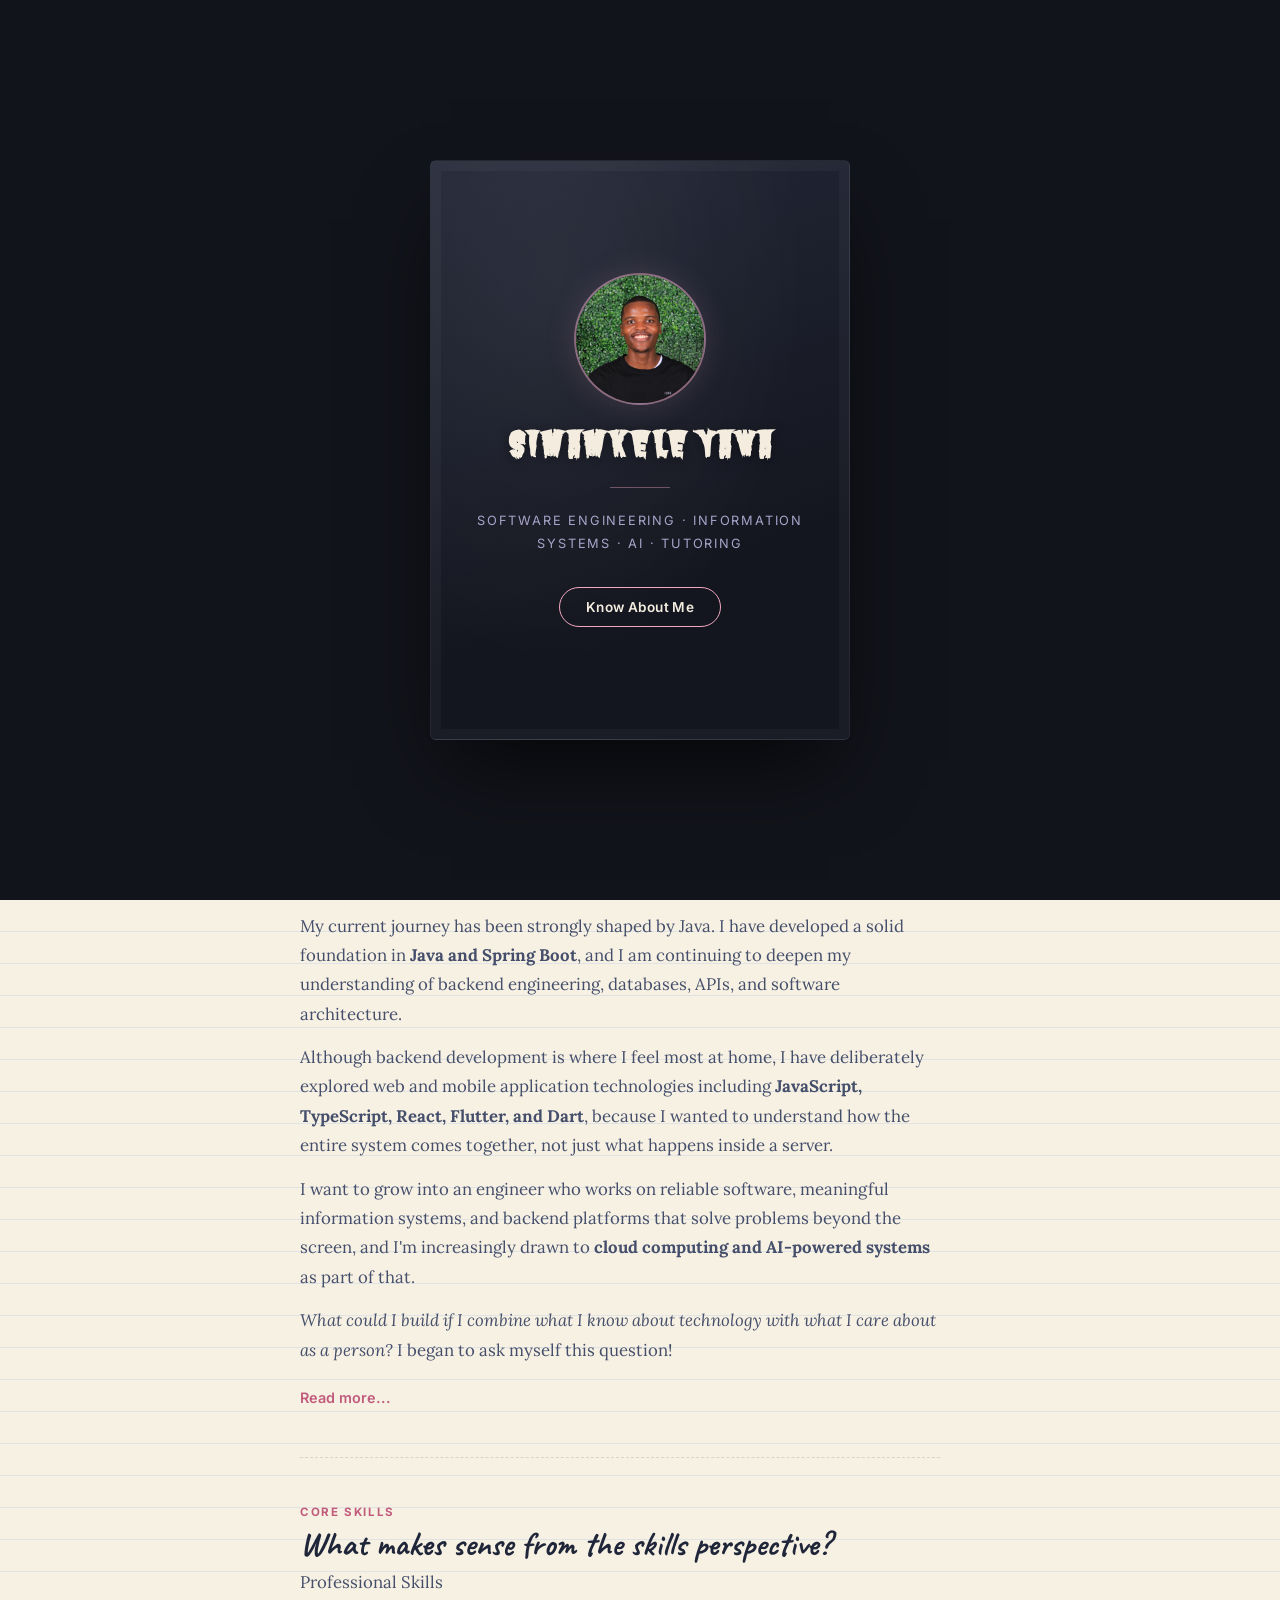
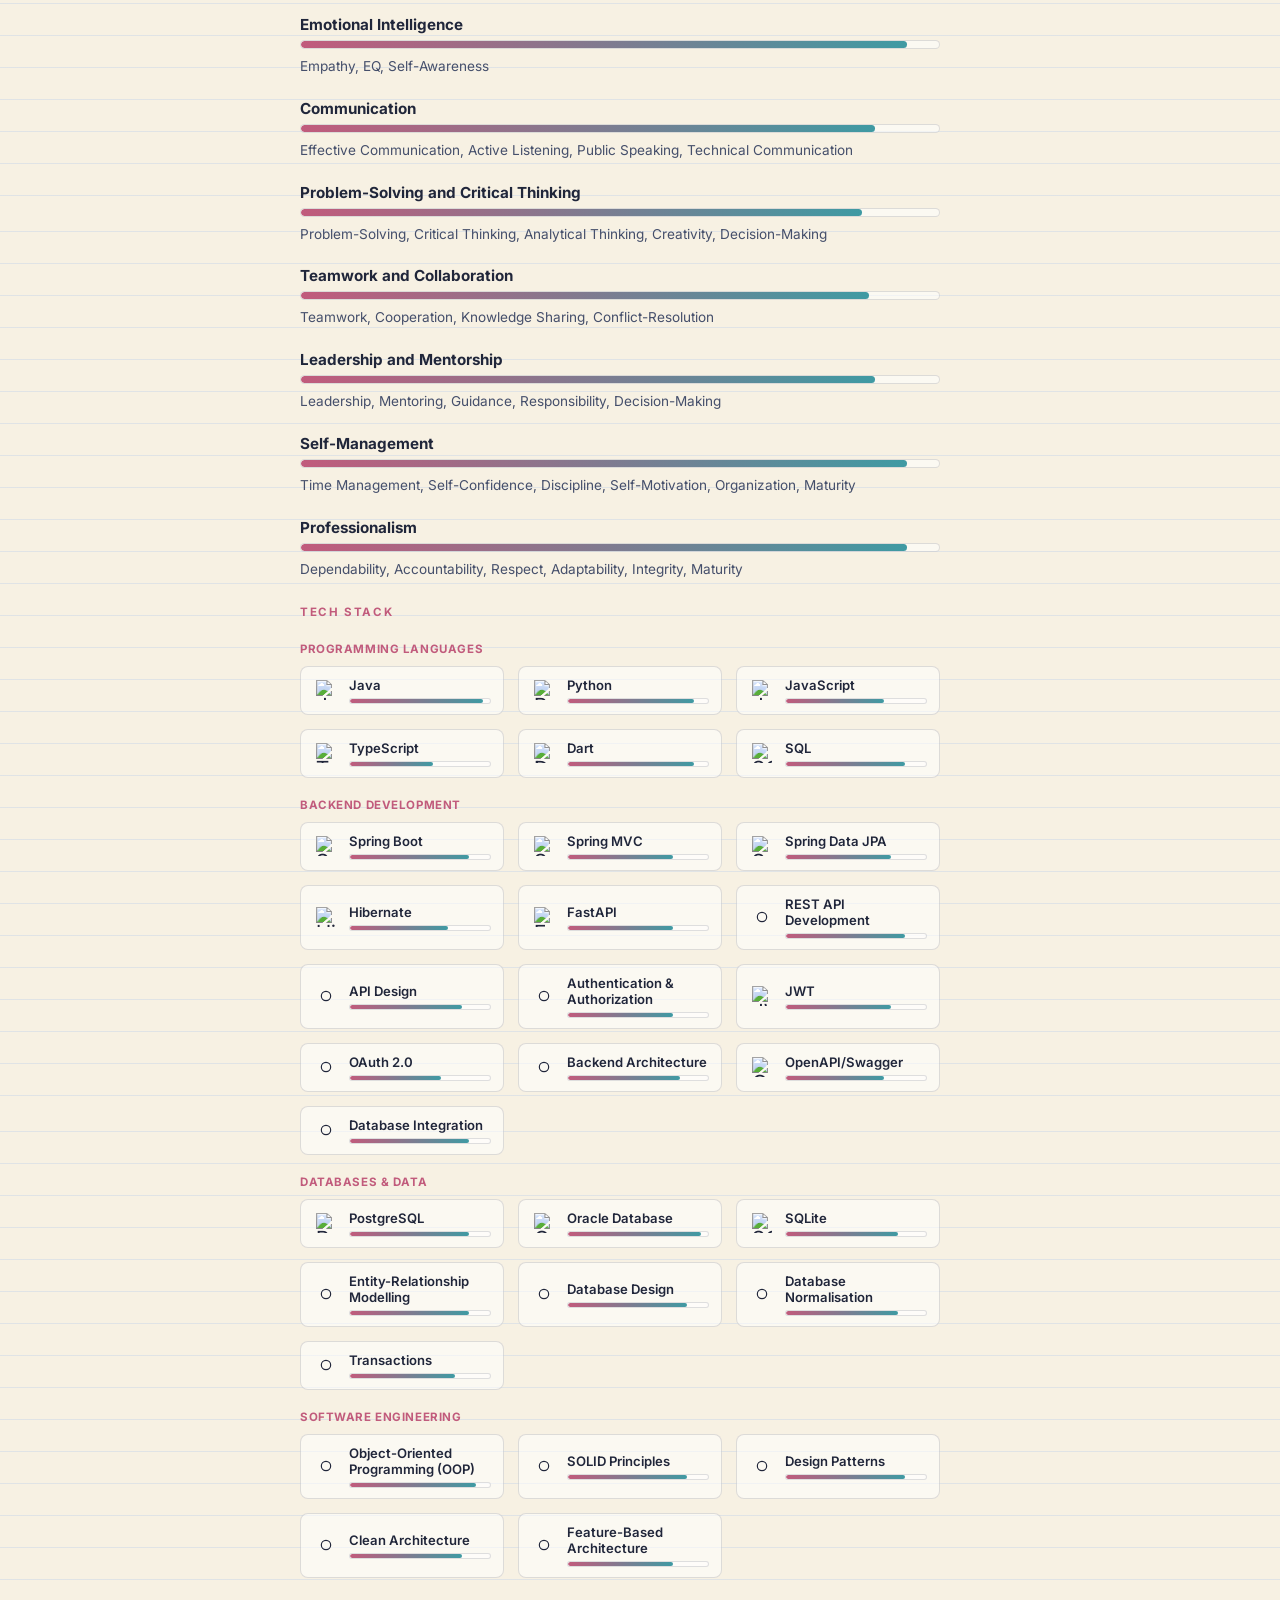
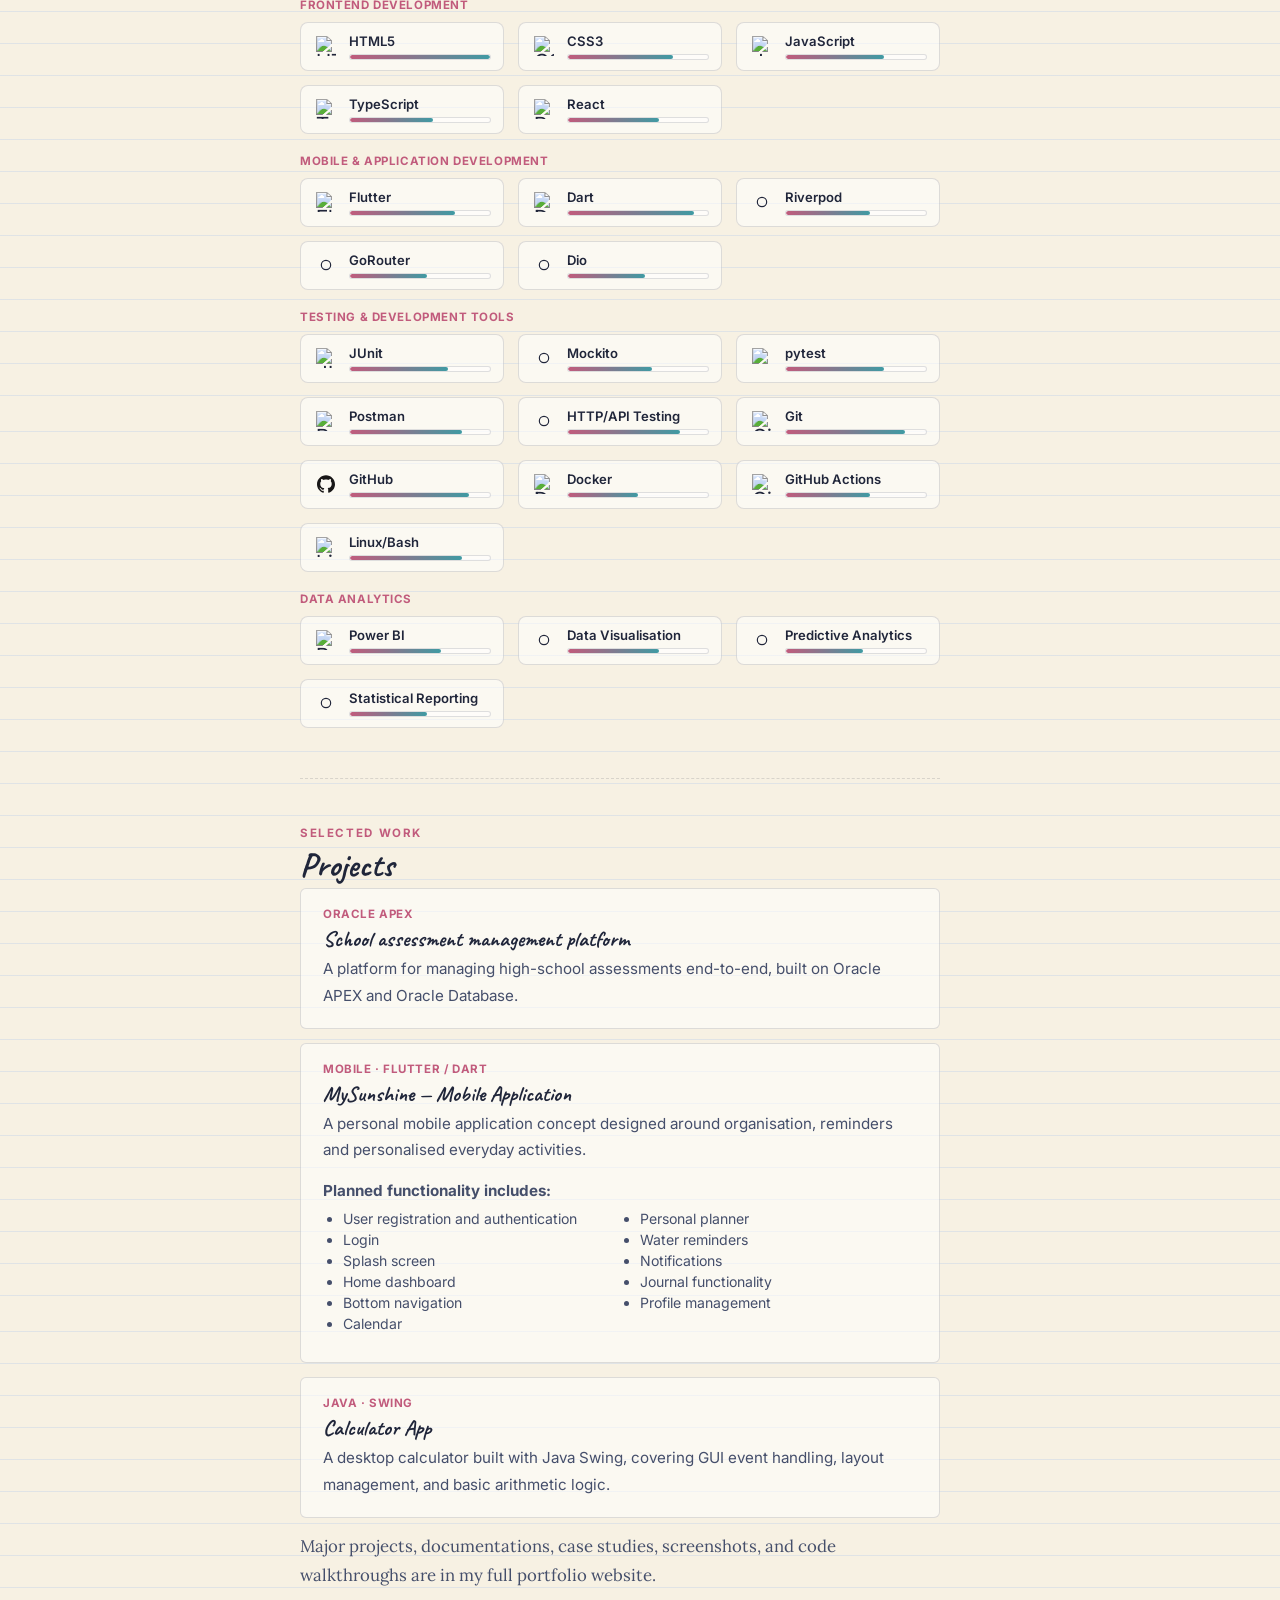
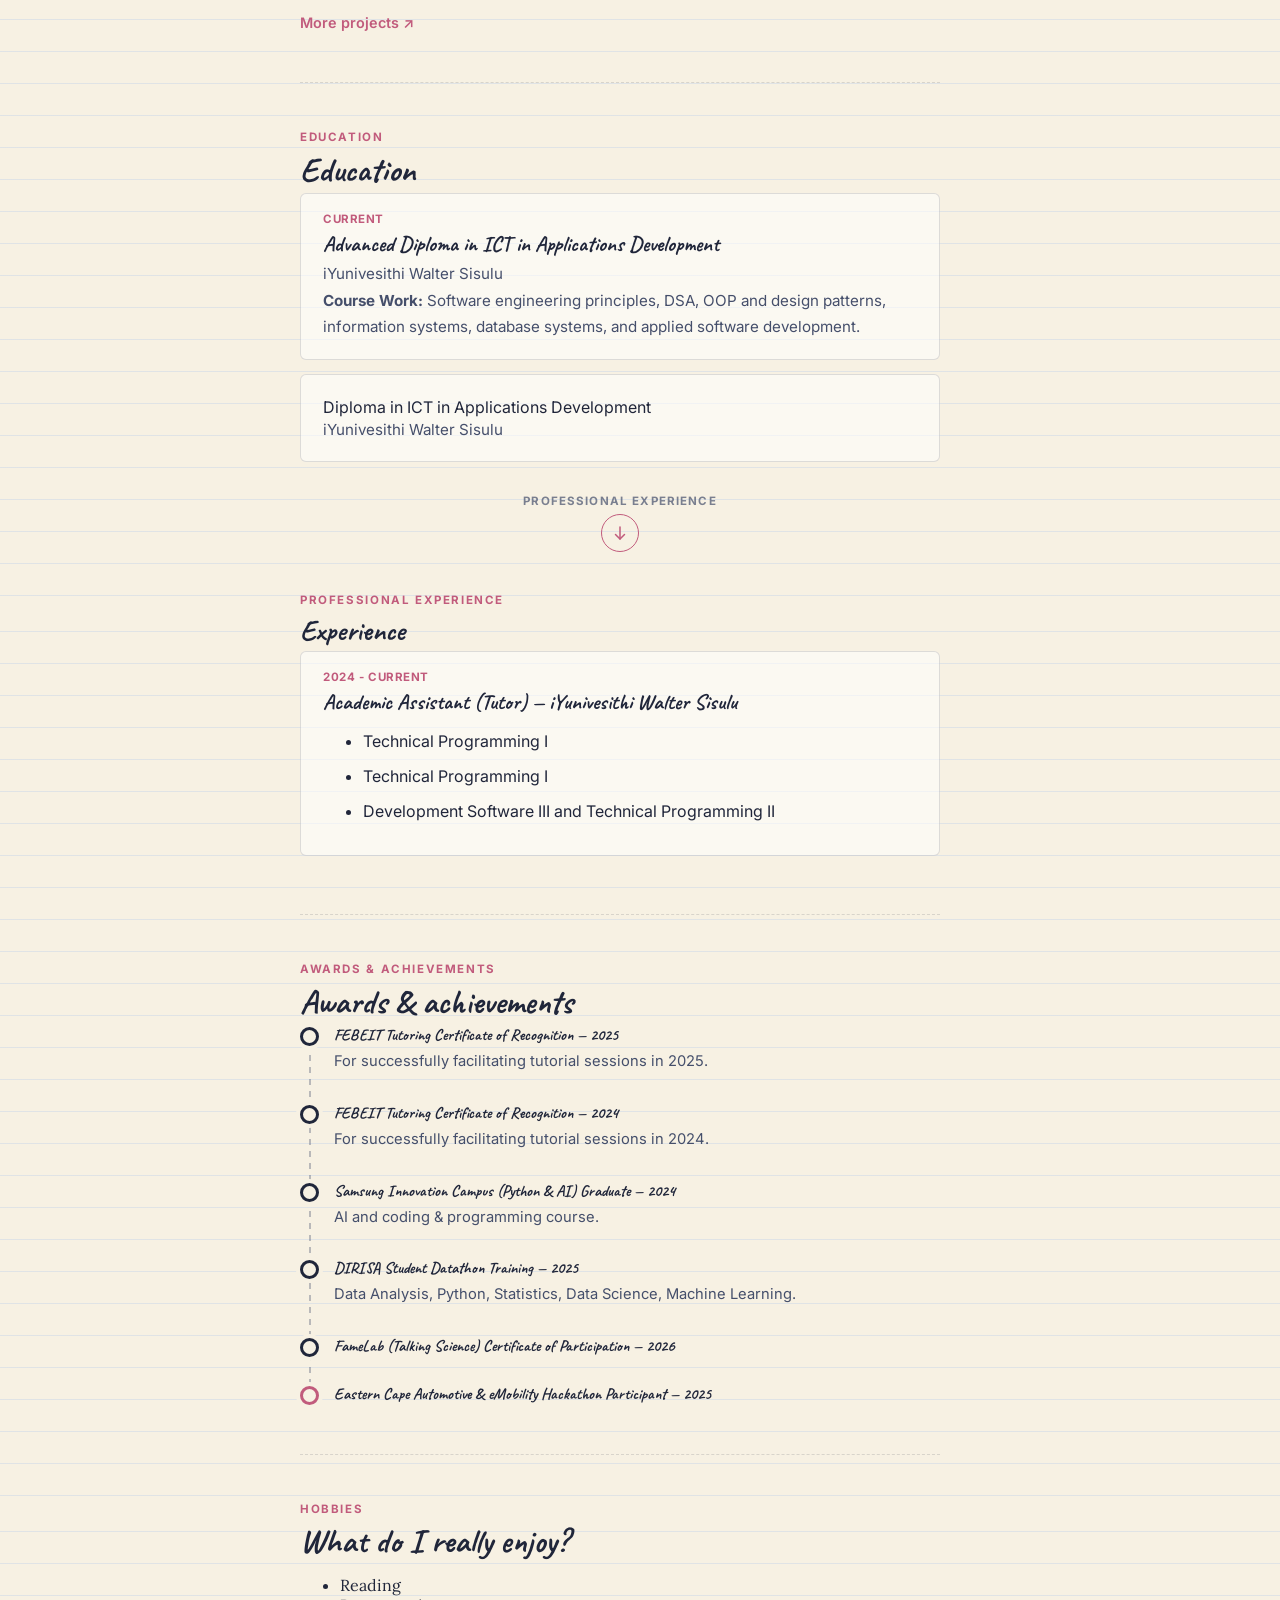
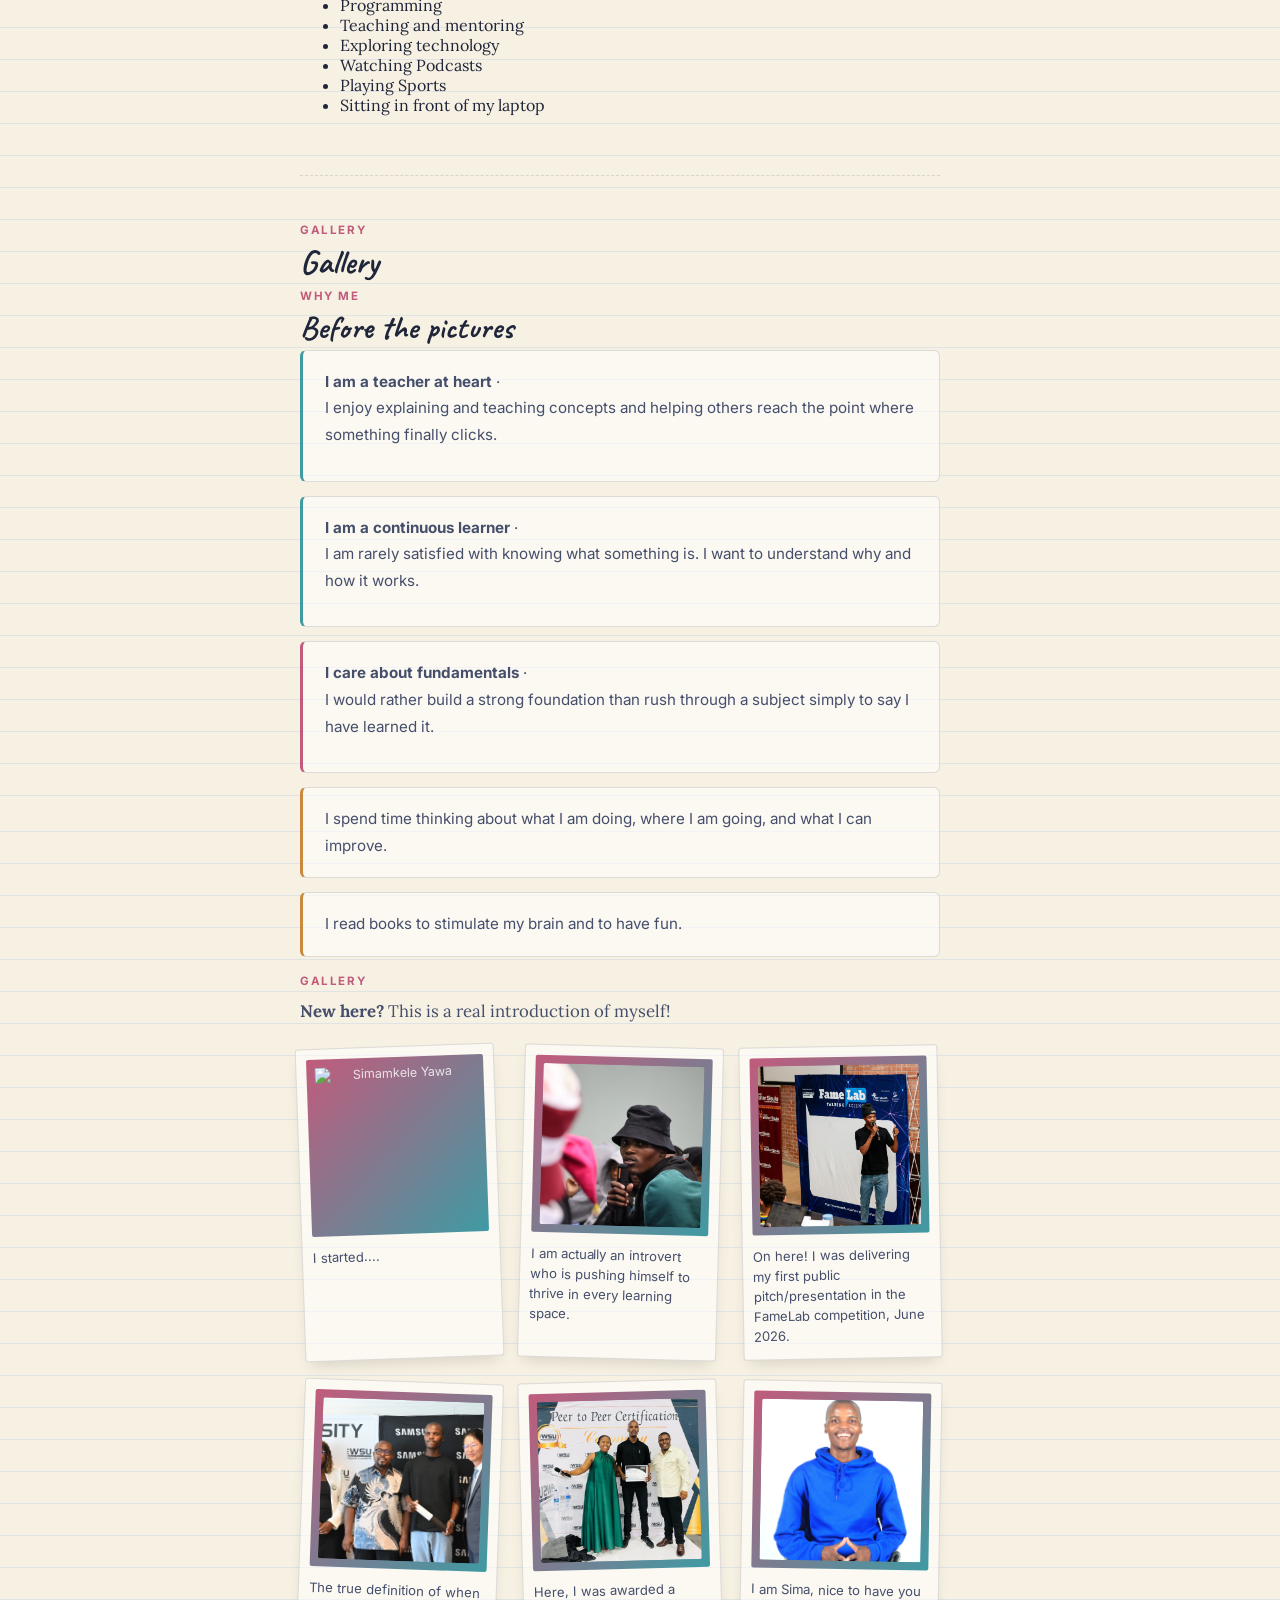
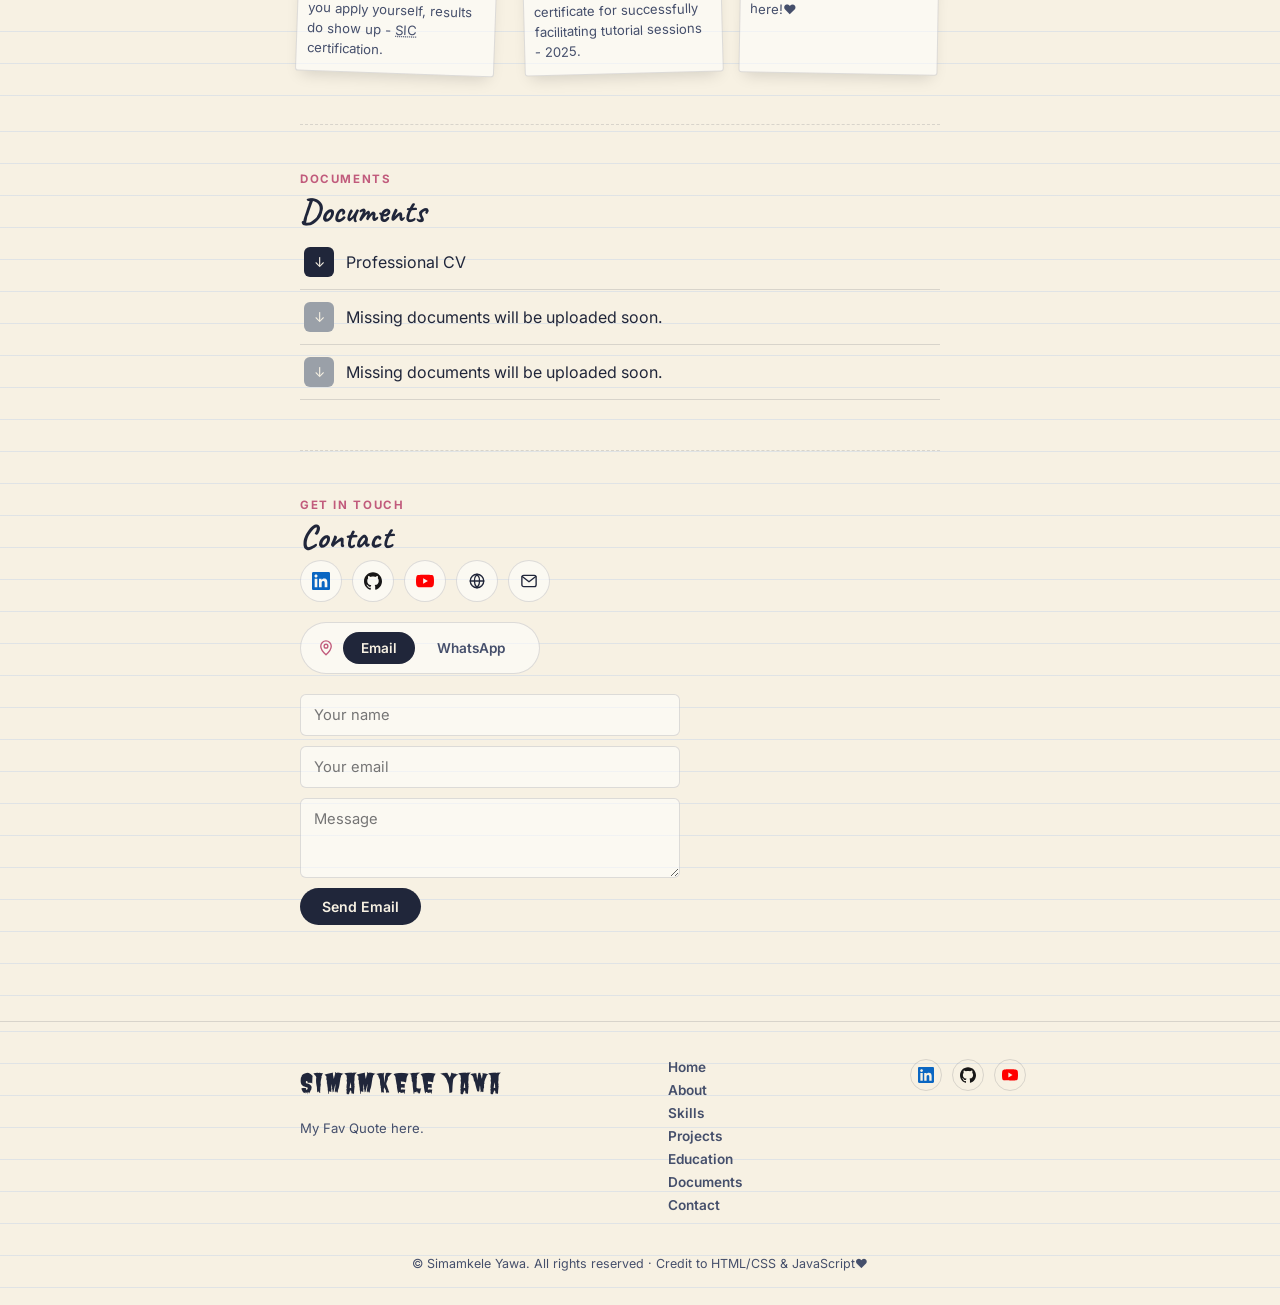
==== index.html @ c3766462 "Initial commit" ====
<!DOCTYPE html>
<html lang="en" data-theme="light">
<head>
<meta charset="UTF-8">
<meta name="viewport" content="width=device-width, initial-scale=1.0">
<title>Sima &mdash; Home</title>
<link rel="preconnect" href="https://fonts.googleapis.com">
<link rel="preconnect" href="https://cdn.simpleicons.org">
<link href="https://fonts.googleapis.com/css2?family=Butcherman&family=Caveat:wght@500;600;700&family=Lora:ital,wght@0,400;0,600;1,400&family=Inter:wght@400;500;600;700&display=swap" rel="stylesheet">
<link rel="stylesheet" href="styles.css">
</head>
<body class="grain">

  <div class="book-cover-stage" id="bookCoverStage">
    <div class="book-cover" id="bookCover">
      <div class="cover-photo">
        <img src="images/sima8.jpg" alt="Simamkele Yawa">
      </div>
      <h1 class="cover-name">Simamkele Yawa</h1>
      <div class="cover-rule"></div>
      <p class="cover-sub">Software Engineering &middot; Information Systems &middot; AI &middot; Tutoring</p>
      <button class="cover-btn" id="coverOpenBtn" type="button">Know About Me</button>
    </div>
  </div>

<div class="cursor"><div></div></div>
<svg width="0" height="0" style="position:absolute" aria-hidden="true">
  <filter id="inkBleed" x="-40%" y="-80%" width="180%" height="260%">
    <feTurbulence type="fractalNoise" baseFrequency="0.012 0.35" numOctaves="3" seed="7" result="noise"/>
    <feDisplacementMap in="SourceGraphic" in2="noise" scale="9" xChannelSelector="R" yChannelSelector="G"/>
  </filter>
</svg>

<nav class="topnav">
  <span class="brand"><a href="home.html"><span class="ink-splat s1"></span><span class="ink-splat s2"></span><span class="ink-splat s3"></span><span class="ink-drip d1"></span><span class="ink-drip d2"></span><span class="big-s">S</span><span class="rest">ima</span></a></span>
  <button class="burger" id="burgerBtn" aria-label="Toggle menu" aria-expanded="false">
    <span></span><span></span><span></span>
  </button>
  <div class="nav-links" id="navLinks">
  <a href="home.html" class="active">Home</a>
  <a href="about.html">About</a>
  <a href="skills.html">Skills</a>
  <a href="projects.html">Projects</a>
  <a href="education.html">Education</a>
  <a href="awards.html">Awards</a>
  <a href="hobbies.html">Hobbies</a>
  <a href="family.html">Family</a>
  <a href="gallery.html">Gallery</a>
  <a href="documents.html">Documents</a>
  <a href="contact.html">Contact</a>
  </div>
  <button class="theme-toggle" id="themeToggle" aria-label="Toggle light/dark theme">☀</button>
  <a href="#" class="dl" id="downloadBtn">Download resume</a>
</nav>


<header class="hero wrap">
  <div class="hero-row">

    <div class="hero-text">
      <p class="kicker">software engineering &middot; Information Systems &middot; Tutor</p>
      <div class="flip-name" tabindex="0">
        <h1>Hi, I'm Sima.</h1>
      </div>      <p> An Advanced Diploma in ICT in Applications Development student, working toward software engineering, information and data roles.
        I'm a Database Design and an Information Systems Development tutor in the Software Development discipline at iYunivesithi Walter Sisulu.</p>
      <a class="hero-btn" href="projects.html"><span>View my Portfolio &rarr;</span></a>
    </div>
    
    <div class="card-container">
      <div class="float-card c1"><b>Currently</b><span>Tutoring Database Design and Java at Walter Sisulu</span></div>
      <div class="float-card c2"><b>Studying</b><span>Adv. Diploma, ICT Applications Development</span></div>
      <div class="float-card c3"><b>Building</b><span>Java, Flutter + Oracle APEX projects</span></div>
    </div>
  </div>
</header>


<main class="wrap scroll-story">
  <section id="s-about">
    <p class="kicker">about</p>
    <h2>What do you want to know about me?</h2>
    <div class="inner-block">
      <p>I am an Advanced Diploma in ICT in Applications Development student and aspiring Software Engineer, with a growing focus on backend development, information systems, data, and building software that solves real problems. Teaching Java has shaped how I learn just as much as it's helped others learn to code.</p>
      <div class="about-more" id="aboutMore">
        <p>My current journey has been strongly shaped by Java. I have developed a solid foundation in <strong>Java and Spring Boot</strong>, and I am continuing to deepen my understanding of backend engineering, databases, APIs, and software architecture.</p>
        <p>Although backend development is where I feel most at home, I have deliberately explored web and mobile application technologies including <strong>JavaScript, TypeScript, React, Flutter, and Dart</strong>, because I wanted to understand how the entire system comes together, not just what happens inside a server.</p>
        <p>I want to grow into an engineer who works on reliable software, meaningful information systems, and backend platforms that solve problems beyond the screen, and I'm increasingly drawn to <strong>cloud computing and AI-powered systems</strong> as part of that.</p>
        <p><em>What could I build if I combine what I know about technology with what I care about as a person? </em> I began to ask myself this question!</p>
      </div>
      <a class="section-link open-page" href="about.html">Read more...</a>
    </div>
  </section>

  <section id="s-skills">
    <p class="kicker">core skills</p>
    <h2>What makes sense from the skills perspective?</h2>
    <div class="inner-block">
      <p style="max-width:520px; margin-bottom:18px;">Professional Skills</p>

      <div class="skillbar">
        <div class="skillbar-head"><span class="skillbar-name">Emotional Intelligence</span><span class="skillbar-pct"></span></div>
        <div class="skillbar-track"><div class="skillbar-fill" data-width="95"></div></div>
        <p class="skillbar-desc">Empathy, EQ, Self-Awareness</p>
      </div>
  
      <div class="skillbar">
        <div class="skillbar-head"><span class="skillbar-name">Communication</span><span class="skillbar-pct"></span></div>
        <div class="skillbar-track"><div class="skillbar-fill" data-width="90"></div></div>
        <p class="skillbar-desc">Effective Communication, Active Listening, Public Speaking, Technical Communication</p>
      </div>
  
      <div class="skillbar">
        <div class="skillbar-head"><span class="skillbar-name">Problem-Solving and Critical Thinking</span><span class="skillbar-pct"></span></div>
        <div class="skillbar-track"><div class="skillbar-fill" data-width="88"></div></div>
        <p class="skillbar-desc">Problem-Solving, Critical Thinking, Analytical Thinking, Creativity, Decision-Making</p>
      </div>
  
      <div class="skillbar">
        <div class="skillbar-head"><span class="skillbar-name">Teamwork and Collaboration</span><span class="skillbar-pct"></span></div>
        <div class="skillbar-track"><div class="skillbar-fill" data-width="89"></div></div>
        <p class="skillbar-desc">Teamwork, Cooperation, Knowledge Sharing, Conflict-Resolution</p>
      </div>
  
      <div class="skillbar">
        <div class="skillbar-head"><span class="skillbar-name">Leadership and Mentorship</span><span class="skillbar-pct"></span></div>
        <div class="skillbar-track"><div class="skillbar-fill" data-width="90"></div></div>
        <p class="skillbar-desc">Leadership, Mentoring, Guidance, Responsibility, Decision-Making</p>
      </div>
  
      <div class="skillbar">
        <div class="skillbar-head"><span class="skillbar-name">Self-Management</span><span class="skillbar-pct"></span></div>
        <div class="skillbar-track"><div class="skillbar-fill" data-width="95"></div></div>
        <p class="skillbar-desc">Time Management, Self-Confidence, Discipline, Self-Motivation, Organization, Maturity</p>
      </div>
  
      <div class="skillbar">
        <div class="skillbar-head"><span class="skillbar-name">Professionalism</span><span class="skillbar-pct"></span></div>
        <div class="skillbar-track"><div class="skillbar-fill" data-width="95"></div></div>
        <p class="skillbar-desc">Dependability, Accountability, Respect, Adaptability, Integrity, Maturity</p>
      </div>


    <div class="inner-block">
    <p class="kicker">tech stack</p>
    <h4>Programming Languages</h4>
<div class="tech-grid">
  <div class="tech-item"><span class="tech-icon"><img src="https://cdn.simpleicons.org/openjdk" alt="Java" width="20" height="20"></span><div class="tech-info"><span class="tech-name">Java</span><div class="skillbar-track sm"><div class="skillbar-fill" data-width="95"></div></div></div></div>
  <div class="tech-item"><span class="tech-icon"><img src="https://cdn.simpleicons.org/python" alt="Python" width="20" height="20"></span><div class="tech-info"><span class="tech-name">Python</span><div class="skillbar-track sm"><div class="skillbar-fill" data-width="90"></div></div></div></div>
  <div class="tech-item"><span class="tech-icon"><img src="https://cdn.simpleicons.org/javascript" alt="JavaScript" width="20" height="20"></span><div class="tech-info"><span class="tech-name">JavaScript</span><div class="skillbar-track sm"><div class="skillbar-fill" data-width="70"></div></div></div></div>
  <div class="tech-item"><span class="tech-icon"><img src="https://cdn.simpleicons.org/typescript" alt="TypeScript" width="20" height="20"></span><div class="tech-info"><span class="tech-name">TypeScript</span><div class="skillbar-track sm"><div class="skillbar-fill" data-width="59"></div></div></div></div>
  <div class="tech-item"><span class="tech-icon"><img src="https://cdn.simpleicons.org/dart" alt="Dart" width="20" height="20"></span><div class="tech-info"><span class="tech-name">Dart</span><div class="skillbar-track sm"><div class="skillbar-fill" data-width="90"></div></div></div></div>
  <div class="tech-item"><span class="tech-icon"><img src="https://cdn.simpleicons.org/postgresql" alt="SQL" width="20" height="20"></span><div class="tech-info"><span class="tech-name">SQL</span><div class="skillbar-track sm"><div class="skillbar-fill" data-width="85"></div></div></div></div>
</div>

<h4>Backend Development</h4>
<div class="tech-grid">
  <div class="tech-item"><span class="tech-icon"><img src="https://cdn.simpleicons.org/springboot" alt="Spring Boot" width="20" height="20"></span><div class="tech-info"><span class="tech-name">Spring Boot</span><div class="skillbar-track sm"><div class="skillbar-fill" data-width="85"></div></div></div></div>
  <div class="tech-item"><span class="tech-icon"><img src="https://cdn.simpleicons.org/spring" alt="Spring MVC" width="20" height="20"></span><div class="tech-info"><span class="tech-name">Spring MVC</span><div class="skillbar-track sm"><div class="skillbar-fill" data-width="75"></div></div></div></div>
  <div class="tech-item"><span class="tech-icon"><img src="https://cdn.simpleicons.org/spring" alt="Spring Data JPA" width="20" height="20"></span><div class="tech-info"><span class="tech-name">Spring Data JPA</span><div class="skillbar-track sm"><div class="skillbar-fill" data-width="75"></div></div></div></div>
  <div class="tech-item"><span class="tech-icon"><img src="https://cdn.simpleicons.org/hibernate" alt="Hibernate" width="20" height="20"></span><div class="tech-info"><span class="tech-name">Hibernate</span><div class="skillbar-track sm"><div class="skillbar-fill" data-width="70"></div></div></div></div>
  <div class="tech-item"><span class="tech-icon"><img src="https://cdn.simpleicons.org/fastapi" alt="FastAPI" width="20" height="20"></span><div class="tech-info"><span class="tech-name">FastAPI</span><div class="skillbar-track sm"><div class="skillbar-fill" data-width="75"></div></div></div></div>
  <div class="tech-item"><span class="tech-icon tech-icon-generic"><svg viewBox="0 0 24 24" width="14" height="14" fill="none" stroke="currentColor" stroke-width="2" stroke-linecap="round"><circle cx="12" cy="12" r="8"/></svg></span><div class="tech-info"><span class="tech-name">REST API Development</span><div class="skillbar-track sm"><div class="skillbar-fill" data-width="85"></div></div></div></div>
  <div class="tech-item"><span class="tech-icon tech-icon-generic"><svg viewBox="0 0 24 24" width="14" height="14" fill="none" stroke="currentColor" stroke-width="2" stroke-linecap="round"><circle cx="12" cy="12" r="8"/></svg></span><div class="tech-info"><span class="tech-name">API Design</span><div class="skillbar-track sm"><div class="skillbar-fill" data-width="80"></div></div></div></div>
  <div class="tech-item"><span class="tech-icon tech-icon-generic"><svg viewBox="0 0 24 24" width="14" height="14" fill="none" stroke="currentColor" stroke-width="2" stroke-linecap="round"><circle cx="12" cy="12" r="8"/></svg></span><div class="tech-info"><span class="tech-name">Authentication &amp; Authorization</span><div class="skillbar-track sm"><div class="skillbar-fill" data-width="75"></div></div></div></div>
  <div class="tech-item"><span class="tech-icon"><img src="https://cdn.simpleicons.org/jsonwebtokens" alt="JWT" width="20" height="20"></span><div class="tech-info"><span class="tech-name">JWT</span><div class="skillbar-track sm"><div class="skillbar-fill" data-width="75"></div></div></div></div>
  <div class="tech-item"><span class="tech-icon tech-icon-generic"><svg viewBox="0 0 24 24" width="14" height="14" fill="none" stroke="currentColor" stroke-width="2" stroke-linecap="round"><circle cx="12" cy="12" r="8"/></svg></span><div class="tech-info"><span class="tech-name">OAuth 2.0</span><div class="skillbar-track sm"><div class="skillbar-fill" data-width="65"></div></div></div></div>
  <div class="tech-item"><span class="tech-icon tech-icon-generic"><svg viewBox="0 0 24 24" width="14" height="14" fill="none" stroke="currentColor" stroke-width="2" stroke-linecap="round"><circle cx="12" cy="12" r="8"/></svg></span><div class="tech-info"><span class="tech-name">Backend Architecture</span><div class="skillbar-track sm"><div class="skillbar-fill" data-width="80"></div></div></div></div>
  <div class="tech-item"><span class="tech-icon"><img src="https://cdn.simpleicons.org/swagger" alt="OpenAPI/Swagger" width="20" height="20"></span><div class="tech-info"><span class="tech-name">OpenAPI/Swagger</span><div class="skillbar-track sm"><div class="skillbar-fill" data-width="70"></div></div></div></div>
  <div class="tech-item"><span class="tech-icon tech-icon-generic"><svg viewBox="0 0 24 24" width="14" height="14" fill="none" stroke="currentColor" stroke-width="2" stroke-linecap="round"><circle cx="12" cy="12" r="8"/></svg></span><div class="tech-info"><span class="tech-name">Database Integration</span><div class="skillbar-track sm"><div class="skillbar-fill" data-width="85"></div></div></div></div>
</div>

<h4>Databases &amp; Data</h4>
<div class="tech-grid">
  <div class="tech-item"><span class="tech-icon"><img src="https://cdn.simpleicons.org/postgresql" alt="PostgreSQL" width="20" height="20"></span><div class="tech-info"><span class="tech-name">PostgreSQL</span><div class="skillbar-track sm"><div class="skillbar-fill" data-width="85"></div></div></div></div>
  <div class="tech-item"><span class="tech-icon"><img src="https://cdn.simpleicons.org/oracle" alt="Oracle Database" width="20" height="20"></span><div class="tech-info"><span class="tech-name">Oracle Database</span><div class="skillbar-track sm"><div class="skillbar-fill" data-width="95"></div></div></div></div>
  <div class="tech-item"><span class="tech-icon"><img src="https://cdn.simpleicons.org/sqlite" alt="SQLite" width="20" height="20"></span><div class="tech-info"><span class="tech-name">SQLite</span><div class="skillbar-track sm"><div class="skillbar-fill" data-width="80"></div></div></div></div>
  <div class="tech-item"><span class="tech-icon tech-icon-generic"><svg viewBox="0 0 24 24" width="14" height="14" fill="none" stroke="currentColor" stroke-width="2" stroke-linecap="round"><circle cx="12" cy="12" r="8"/></svg></span><div class="tech-info"><span class="tech-name">Entity-Relationship Modelling</span><div class="skillbar-track sm"><div class="skillbar-fill" data-width="85"></div></div></div></div>
  <div class="tech-item"><span class="tech-icon tech-icon-generic"><svg viewBox="0 0 24 24" width="14" height="14" fill="none" stroke="currentColor" stroke-width="2" stroke-linecap="round"><circle cx="12" cy="12" r="8"/></svg></span><div class="tech-info"><span class="tech-name">Database Design</span><div class="skillbar-track sm"><div class="skillbar-fill" data-width="85"></div></div></div></div>
  <div class="tech-item"><span class="tech-icon tech-icon-generic"><svg viewBox="0 0 24 24" width="14" height="14" fill="none" stroke="currentColor" stroke-width="2" stroke-linecap="round"><circle cx="12" cy="12" r="8"/></svg></span><div class="tech-info"><span class="tech-name">Database Normalisation</span><div class="skillbar-track sm"><div class="skillbar-fill" data-width="80"></div></div></div></div>
  <div class="tech-item"><span class="tech-icon tech-icon-generic"><svg viewBox="0 0 24 24" width="14" height="14" fill="none" stroke="currentColor" stroke-width="2" stroke-linecap="round"><circle cx="12" cy="12" r="8"/></svg></span><div class="tech-info"><span class="tech-name">Transactions</span><div class="skillbar-track sm"><div class="skillbar-fill" data-width="75"></div></div></div></div>
</div>

<h4>Software Engineering</h4>
<div class="tech-grid">
  <div class="tech-item"><span class="tech-icon tech-icon-generic"><svg viewBox="0 0 24 24" width="14" height="14" fill="none" stroke="currentColor" stroke-width="2" stroke-linecap="round"><circle cx="12" cy="12" r="8"/></svg></span><div class="tech-info"><span class="tech-name">Object-Oriented Programming (OOP)</span><div class="skillbar-track sm"><div class="skillbar-fill" data-width="90"></div></div></div></div>
  <div class="tech-item"><span class="tech-icon tech-icon-generic"><svg viewBox="0 0 24 24" width="14" height="14" fill="none" stroke="currentColor" stroke-width="2" stroke-linecap="round"><circle cx="12" cy="12" r="8"/></svg></span><div class="tech-info"><span class="tech-name">SOLID Principles</span><div class="skillbar-track sm"><div class="skillbar-fill" data-width="85"></div></div></div></div>
  <div class="tech-item"><span class="tech-icon tech-icon-generic"><svg viewBox="0 0 24 24" width="14" height="14" fill="none" stroke="currentColor" stroke-width="2" stroke-linecap="round"><circle cx="12" cy="12" r="8"/></svg></span><div class="tech-info"><span class="tech-name">Design Patterns</span><div class="skillbar-track sm"><div class="skillbar-fill" data-width="85"></div></div></div></div>
  <div class="tech-item"><span class="tech-icon tech-icon-generic"><svg viewBox="0 0 24 24" width="14" height="14" fill="none" stroke="currentColor" stroke-width="2" stroke-linecap="round"><circle cx="12" cy="12" r="8"/></svg></span><div class="tech-info"><span class="tech-name">Clean Architecture</span><div class="skillbar-track sm"><div class="skillbar-fill" data-width="80"></div></div></div></div>
  <div class="tech-item"><span class="tech-icon tech-icon-generic"><svg viewBox="0 0 24 24" width="14" height="14" fill="none" stroke="currentColor" stroke-width="2" stroke-linecap="round"><circle cx="12" cy="12" r="8"/></svg></span><div class="tech-info"><span class="tech-name">Feature-Based Architecture</span><div class="skillbar-track sm"><div class="skillbar-fill" data-width="75"></div></div></div></div>
</div>

<h4>Frontend Development</h4>
<div class="tech-grid">
  <div class="tech-item"><span class="tech-icon"><img src="https://cdn.simpleicons.org/html5" alt="HTML5" width="20" height="20"></span><div class="tech-info"><span class="tech-name">HTML5</span><div class="skillbar-track sm"><div class="skillbar-fill" data-width="100"></div></div></div></div>
  <div class="tech-item"><span class="tech-icon"><img src="https://cdn.simpleicons.org/css3" alt="CSS3" width="20" height="20"></span><div class="tech-info"><span class="tech-name">CSS3</span><div class="skillbar-track sm"><div class="skillbar-fill" data-width="75"></div></div></div></div>
  <div class="tech-item"><span class="tech-icon"><img src="https://cdn.simpleicons.org/javascript" alt="JavaScript" width="20" height="20"></span><div class="tech-info"><span class="tech-name">JavaScript</span><div class="skillbar-track sm"><div class="skillbar-fill" data-width="70"></div></div></div></div>
  <div class="tech-item"><span class="tech-icon"><img src="https://cdn.simpleicons.org/typescript" alt="TypeScript" width="20" height="20"></span><div class="tech-info"><span class="tech-name">TypeScript</span><div class="skillbar-track sm"><div class="skillbar-fill" data-width="59"></div></div></div></div>
  <div class="tech-item"><span class="tech-icon"><img src="https://cdn.simpleicons.org/react" alt="React" width="20" height="20"></span><div class="tech-info"><span class="tech-name">React</span><div class="skillbar-track sm"><div class="skillbar-fill" data-width="65"></div></div></div></div>
</div>

<h4>Mobile &amp; Application Development</h4>
<div class="tech-grid">
  <div class="tech-item"><span class="tech-icon"><img src="https://cdn.simpleicons.org/flutter" alt="Flutter" width="20" height="20"></span><div class="tech-info"><span class="tech-name">Flutter</span><div class="skillbar-track sm"><div class="skillbar-fill" data-width="75"></div></div></div></div>
  <div class="tech-item"><span class="tech-icon"><img src="https://cdn.simpleicons.org/dart" alt="Dart" width="20" height="20"></span><div class="tech-info"><span class="tech-name">Dart</span><div class="skillbar-track sm"><div class="skillbar-fill" data-width="90"></div></div></div></div>
  <div class="tech-item"><span class="tech-icon tech-icon-generic"><svg viewBox="0 0 24 24" width="14" height="14" fill="none" stroke="currentColor" stroke-width="2" stroke-linecap="round"><circle cx="12" cy="12" r="8"/></svg></span><div class="tech-info"><span class="tech-name">Riverpod</span><div class="skillbar-track sm"><div class="skillbar-fill" data-width="60"></div></div></div></div>
  <div class="tech-item"><span class="tech-icon tech-icon-generic"><svg viewBox="0 0 24 24" width="14" height="14" fill="none" stroke="currentColor" stroke-width="2" stroke-linecap="round"><circle cx="12" cy="12" r="8"/></svg></span><div class="tech-info"><span class="tech-name">GoRouter</span><div class="skillbar-track sm"><div class="skillbar-fill" data-width="55"></div></div></div></div>
  <div class="tech-item"><span class="tech-icon tech-icon-generic"><svg viewBox="0 0 24 24" width="14" height="14" fill="none" stroke="currentColor" stroke-width="2" stroke-linecap="round"><circle cx="12" cy="12" r="8"/></svg></span><div class="tech-info"><span class="tech-name">Dio</span><div class="skillbar-track sm"><div class="skillbar-fill" data-width="55"></div></div></div></div>
</div>

<h4>Testing &amp; Development Tools</h4>
<div class="tech-grid">
  <div class="tech-item"><span class="tech-icon"><img src="https://cdn.simpleicons.org/junit5" alt="JUnit" width="20" height="20"></span><div class="tech-info"><span class="tech-name">JUnit</span><div class="skillbar-track sm"><div class="skillbar-fill" data-width="70"></div></div></div></div>
  <div class="tech-item"><span class="tech-icon tech-icon-generic"><svg viewBox="0 0 24 24" width="14" height="14" fill="none" stroke="currentColor" stroke-width="2" stroke-linecap="round"><circle cx="12" cy="12" r="8"/></svg></span><div class="tech-info"><span class="tech-name">Mockito</span><div class="skillbar-track sm"><div class="skillbar-fill" data-width="60"></div></div></div></div>
  <div class="tech-item"><span class="tech-icon"><img src="https://cdn.simpleicons.org/pytest" alt="pytest" width="20" height="20"></span><div class="tech-info"><span class="tech-name">pytest</span><div class="skillbar-track sm"><div class="skillbar-fill" data-width="70"></div></div></div></div>
  <div class="tech-item"><span class="tech-icon"><img src="https://cdn.simpleicons.org/postman" alt="Postman" width="20" height="20"></span><div class="tech-info"><span class="tech-name">Postman</span><div class="skillbar-track sm"><div class="skillbar-fill" data-width="80"></div></div></div></div>
  <div class="tech-item"><span class="tech-icon tech-icon-generic"><svg viewBox="0 0 24 24" width="14" height="14" fill="none" stroke="currentColor" stroke-width="2" stroke-linecap="round"><circle cx="12" cy="12" r="8"/></svg></span><div class="tech-info"><span class="tech-name">HTTP/API Testing</span><div class="skillbar-track sm"><div class="skillbar-fill" data-width="80"></div></div></div></div>
  <div class="tech-item"><span class="tech-icon"><img src="https://cdn.simpleicons.org/git" alt="Git" width="20" height="20"></span><div class="tech-info"><span class="tech-name">Git</span><div class="skillbar-track sm"><div class="skillbar-fill" data-width="85"></div></div></div></div>
  <div class="tech-item"><span class="tech-icon gh-inline">
    <svg viewBox="0 0 24 24" width="18" height="18" fill="#181717"><path d="M12 .297c-6.63 0-12 5.373-12 12 0 5.303 3.438 9.8 8.205 11.385.6.113.82-.258.82-.577 0-.285-.01-1.04-.015-2.04-3.338.724-4.042-1.61-4.042-1.61C4.422 18.07 3.633 17.7 3.633 17.7c-1.087-.744.084-.729.084-.729 1.205.084 1.838 1.236 1.838 1.236 1.07 1.835 2.809 1.305 3.495.998.108-.776.417-1.305.76-1.605-2.665-.3-5.466-1.332-5.466-5.93 0-1.31.465-2.38 1.235-3.22-.135-.303-.54-1.523.105-3.176 0 0 1.005-.322 3.3 1.23.96-.267 1.98-.399 3-.405 1.02.006 2.04.138 3 .405 2.28-1.552 3.285-1.23 3.285-1.23.645 1.653.24 2.873.12 3.176.765.84 1.23 1.91 1.23 3.22 0 4.61-2.805 5.625-5.475 5.92.42.36.81 1.096.81 2.22 0 1.606-.015 2.896-.015 3.286 0 .315.21.69.825.57C20.565 22.092 24 17.592 24 12.297c0-6.627-5.373-12-12-12"/></svg>
  </span><div class="tech-info"><span class="tech-name">GitHub</span><div class="skillbar-track sm"><div class="skillbar-fill" data-width="85"></div></div></div></div>
  <div class="tech-item"><span class="tech-icon"><img src="https://cdn.simpleicons.org/docker" alt="Docker" width="20" height="20"></span><div class="tech-info"><span class="tech-name">Docker</span><div class="skillbar-track sm"><div class="skillbar-fill" data-width="50"></div></div></div></div>
  <div class="tech-item"><span class="tech-icon"><img src="https://cdn.simpleicons.org/githubactions" alt="GitHub Actions" width="20" height="20"></span><div class="tech-info"><span class="tech-name">GitHub Actions</span><div class="skillbar-track sm"><div class="skillbar-fill" data-width="60"></div></div></div></div>
  <div class="tech-item"><span class="tech-icon"><img src="https://cdn.simpleicons.org/linux" alt="Linux/Bash" width="20" height="20"></span><div class="tech-info"><span class="tech-name">Linux/Bash</span><div class="skillbar-track sm"><div class="skillbar-fill" data-width="80"></div></div></div></div>
</div>

<h4>Data Analytics</h4>
<div class="tech-grid">
  <div class="tech-item"><span class="tech-icon"><img src="https://cdn.simpleicons.org/powerbi" alt="Power BI" width="20" height="20"></span><div class="tech-info"><span class="tech-name">Power BI</span><div class="skillbar-track sm"><div class="skillbar-fill" data-width="65"></div></div></div></div>
  <div class="tech-item"><span class="tech-icon tech-icon-generic"><svg viewBox="0 0 24 24" width="14" height="14" fill="none" stroke="currentColor" stroke-width="2" stroke-linecap="round"><circle cx="12" cy="12" r="8"/></svg></span><div class="tech-info"><span class="tech-name">Data Visualisation</span><div class="skillbar-track sm"><div class="skillbar-fill" data-width="65"></div></div></div></div>
  <div class="tech-item"><span class="tech-icon tech-icon-generic"><svg viewBox="0 0 24 24" width="14" height="14" fill="none" stroke="currentColor" stroke-width="2" stroke-linecap="round"><circle cx="12" cy="12" r="8"/></svg></span><div class="tech-info"><span class="tech-name">Predictive Analytics</span><div class="skillbar-track sm"><div class="skillbar-fill" data-width="55"></div></div></div></div>
  <div class="tech-item"><span class="tech-icon tech-icon-generic"><svg viewBox="0 0 24 24" width="14" height="14" fill="none" stroke="currentColor" stroke-width="2" stroke-linecap="round"><circle cx="12" cy="12" r="8"/></svg></span><div class="tech-info"><span class="tech-name">Statistical Reporting</span><div class="skillbar-track sm"><div class="skillbar-fill" data-width="55"></div></div></div></div>
</div>
  </section>


  <section id="s-projects">
    <p class="kicker">selected work</p>
    <h2>Projects</h2>
    <div class="inner-block">
    
      <div class="card">
        <span class="meta">Oracle APEX</span>
        <h3>School assessment management platform</h3>
        <p style="margin-bottom:0;">A platform for managing high-school assessments end-to-end, built on Oracle APEX and Oracle Database.</p>
        
      </div>
      <div class="card">
        <span class="meta">Mobile &middot; Flutter / Dart</span>
        <h3>MySunshine &mdash; Mobile Application</h3>
        <p>A personal mobile application concept designed around organisation, reminders and personalised everyday activities.</p>
        <p style="margin-bottom:6px;"><strong>Planned functionality includes:</strong></p>
        <ul class="project-features">
          <li>User registration and authentication</li>
          <li>Login</li>
          <li>Splash screen</li>
          <li>Home dashboard</li>
          <li>Bottom navigation</li>
          <li>Calendar</li>
          <li>Personal planner</li>
          <li>Water reminders</li>
          <li>Notifications</li>
          <li>Journal functionality</li>
          <li>Profile management</li>
        </ul>        
      </div>
      <div class="card">
        <span class="meta">Java &middot; Swing</span>
        <h3>Calculator App</h3>
        <p style="margin-bottom:0;">A desktop calculator built with Java Swing, covering GUI event handling, layout management, and basic arithmetic logic.</p>
       
      </div>
      <p>Major projects, documentations, case studies, screenshots, and code walkthroughs are in my full portfolio website.</p>
    <a class="section-link open-page" href="projects.html">More projects &#8599;</a>
  </section>

  <section id="s-education">
    <p class="kicker">education</p>
    <h2>Education</h2>
    <div class="inner-block" id="education-section">
      <div class="card">
        <span class="meta">Current</span>
        <h3>Advanced Diploma in ICT in Applications Development</h3>
        <p style="margin-bottom:0;">iYunivesithi Walter Sisulu <br>
          <span style="font-weight: bold;">Course Work: </span> Software engineering principles, DSA, OOP and design patterns, information systems, database systems, and applied software development.</p>
      </div>
      <div class="card">
        <span class="meta"></span>
        <h3></h3>Diploma in ICT in Applications Development</h3>
        <p style="margin-bottom:0;">iYunivesithi Walter Sisulu</p>
      </div>
    <a href="#experience-section-home" class="jump-arrow" aria-label="Jump to experience">
      <span class="jump-label">Professional Experience</span>
      <span class="jump-circle">
        <svg viewBox="0 0 24 24" width="18" height="18" fill="none" stroke="currentColor" stroke-width="2" stroke-linecap="round" stroke-linejoin="round"><path d="M12 4v16"/><path d="M6 14l6 6 6-6"/></svg>
      </span>
    </a>
    </div>
    <p class="kicker" id="experience-section-home" style="margin-top:34px;">professional experience</p>
    <h2 style="font-size:1.8rem;">Experience</h2>
    <div class="inner-block">
      <div class="card">
        <span class="meta">2024 - Current</span>
        <h3>Academic Assistant (Tutor) &mdash; iYunivesithi Walter Sisulu</h3>
        <p style="margin-bottom:0;">
          <ul style=" display: flex;
          flex-direction: column;
          row-gap: 15px;">
            <li>Technical Programming I</li>
            <li>Technical Programming I</li>
            <li>Development Software III and Technical Programming II</li>
          </ul></p>
      </div>
    
    </div>
  </section>

  <section id="s-awards">
    <p class="kicker">awards &amp; achievements</p>
    <h2>Awards &amp; achievements</h2>
    <div class="inner-block">
      <div class="chain">
        <div class="chain-item">
          <span class="chain-link"></span>
          <div class="chain-content">
            <h3 style="font-size:1rem;">FEBEIT Tutoring Certificate of Recognition &mdash; 2025</h3>
            <p style="margin-bottom:0;">For successfully facilitating tutorial sessions in 2025.</p>
          </div>
        </div>
        <div class="chain-item">
          <span class="chain-link"></span>
          <div class="chain-content">
            <h3 style="font-size:1rem;">FEBEIT Tutoring Certificate of Recognition &mdash; 2024</h3>
            <p style="margin-bottom:0;">For successfully facilitating tutorial sessions in 2024.</p>
          </div>
        </div>
        <div class="chain-item">
          <span class="chain-link"></span>
          <div class="chain-content">
            <h3 style="font-size:1rem;">Samsung Innovation Campus (Python &amp; AI) Graduate &mdash; 2024</h3>
            <p style="margin-bottom:0;">AI and coding &amp; programming course.</p>
          </div>
        </div>
        <div class="chain-item">
          <span class="chain-link"></span>
          <div class="chain-content">
            <h3 style="font-size:1rem;">DIRISA Student Datathon Training &mdash; 2025</h3>
            <p style="margin-bottom:0;">Data Analysis, Python, Statistics, Data Science, Machine Learning.</p>
          </div>
        </div>
        <div class="chain-item">
          <span class="chain-link"></span>
          <div class="chain-content">
            <h3 style="font-size:1rem;">FameLab (Talking Science) Certificate of Participation &mdash; 2026</h3>
          </div>
        </div>
        <div class="chain-item">
          <span class="chain-link"></span>
          <div class="chain-content">
            <h3 style="font-size:1rem;">Eastern Cape Automotive &amp; eMobility Hackathon Participant &mdash; 2025</h3>
          </div>
        </div>
      </div>
    </div>
  </section>

  <section id="s-hobbies">
    <p class="kicker">hOBBIES</p>
    <h2>What do I really enjoy?</h2>
    <div class="inner-block">
      <ul>
        <li>Reading</li>
        <li>Programming</li>
        <li>Teaching and mentoring</li>
        <li>Exploring technology</li>
        <li>Watching Podcasts</li>
        <li>Playing Sports</li>
        <li>Sitting in front of my laptop</li>
      </ul>
    </div>
    
  </section>

  <section id="s-gallery">
    <p class="kicker">gallery</p>
    <h2>Gallery</h2>
    <div class="inner-block">
    <p class="kicker">why me</p>
    <h2 style="font-size:2rem;">Before the pictures</h2>
    <div class="card tint-teal">
      <p><span style="font-weight: bolder;"> I am a teacher at heart </span> &middot; <br>
         I enjoy explaining and teaching concepts and helping others reach the point where something finally clicks.</p>
    </div>
    <div class="card tint-teal">
      <p><span style="font-weight: bolder;"> I am a continuous learner </span> &middot; <br>
        I am rarely satisfied with knowing what something is. I want to understand why and how it works.</p>
    </div>
  
    <div class="card tint-pink">
      <p><span style="font-weight: bolder;"> I care about fundamentals </span> &middot; <br>
         I would rather build a strong foundation than rush through a subject simply to say I have learned it.
      </p>
    </div>
    <div class="card tint-peach">
      <p  style="margin-bottom:0;">I spend time thinking about what I am doing, where I am going, and what I can improve.
      </p>
    </div>
    <div class="card tint-peach">
      <p  style="margin-bottom:0;">I read books to stimulate my brain and to have fun.</p>
    </div>


    </div>
    <div class="inner-block">
    <p class="kicker">gallery</p>
    <p  style="max-width:520px;"><span style="font-weight: bold;">New here?</span> This is a real introduction of myself!</p>
    <div class="polaroid-grid">
      <figure class="polaroid p1">
        <div class="photo-box"><img src="gallery-1.jpg" alt="Simamkele Yawa"></div>
        <figcaption><span >I started....</span></figcaption>
      </figure>
      <figure class="polaroid p2">
        <div class="photo-box"><img src="images/sima.jpg" alt="Simamkele Yawa Introvert Image"></div>
        <figcaption><span >I am actually an introvert who is pushing himself to thrive in every learning space.</span></figcaption>
      </figure>
      <figure class="polaroid p3">
        <div class="photo-box"><img src="images/SimamkeleYawaPitching.jpeg" alt="Simamkele Yawa Pitching Image"></div>
        <figcaption><span >On here! I was delivering my first public pitch/presentation in the FameLab competition, June 2026.</span></figcaption>
      </figure>
      <figure class="polaroid p4">
        <div class="photo-box"><img src="images/SimaSIC.jpg" alt="Simamkele Yawa SIC"></div>
        <figcaption><span>The true definition of when you apply yourself, results do show up - <abbr title="Samsung Innovation Campus">SIC</abbr> certification.</span></figcaption>
      </figure>
      <figure class="polaroid p5">
        <div class="photo-box"><img src="images/SimaTutor.jpg" alt="Simamkele Yawa"></div>
        <figcaption><span >Here,  I was awarded a certificate for successfully facilitating tutorial sessions - 2025.</span></figcaption>
      </figure>
      <figure class="polaroid p6">
        <div class="photo-box"><img src="images/SimamkeleYawa.jpg" alt="Simamkele Yawa"></div>
        <figcaption><span>I am Sima, nice to have you here!❤️</span></figcaption>
      </figure>
    </div>
    </div>
    
  </section>

  <section id="s-documents">
    <p class="kicker">documents</p>
    <h2>Documents</h2>
    <div class="inner-block">
      <ul class="doc-list">
        <li><span class="doc-icon">&darr;</span> <a href="#" id="resumeDocLink">Professional CV</a></li>
        <li><span class="doc-icon" style="background:#9aa0a8;">&darr;</span> <a href="#" >Missing documents will be uploaded soon.</a></li>
        <li><span class="doc-icon" style="background:#9aa0a8;">&darr;</span> <a href="#" >Missing documents will be uploaded soon.</a></li>
      </ul>
    </div>
  </section>

  <section id="s-contact">
    <p class="kicker">get in touch</p>
    <h2>Contact</h2>
    <div class="inner-block">
      <div class="social-links">
        <a class="social-link icon-only" href="https://linkedin.com/in/your-handle" target="_blank" rel="noopener" aria-label="LinkedIn">
          <svg viewBox="0 0 24 24" width="18" height="18" fill="#0A66C2"><path d="M20.447 20.452h-3.554v-5.569c0-1.328-.027-3.037-1.852-3.037-1.853 0-2.136 1.445-2.136 2.939v5.667H9.351V9h3.414v1.561h.046c.477-.9 1.637-1.85 3.37-1.85 3.601 0 4.267 2.37 4.267 5.455v6.286zM5.337 7.433c-1.144 0-2.063-.926-2.063-2.065 0-1.138.92-2.063 2.063-2.063 1.14 0 2.064.925 2.064 2.063 0 1.139-.925 2.065-2.064 2.065zm1.782 13.019H3.555V9h3.564v11.452zM22.225 0H1.771C.792 0 0 .774 0 1.729v20.542C0 23.227.792 24 1.771 24h20.451C23.2 24 24 23.227 24 22.271V1.729C24 .774 23.2 0 22.222 0h.003z"/></svg>
          <span class="icon-tooltip">LinkedIn</span>
        </a>
        <a class="social-link icon-only" href="https://github.com/SIMAMKELE2001" target="_blank" rel="noopener" aria-label="GitHub">
          <svg viewBox="0 0 24 24" width="18" height="18" fill="#181717"><path d="M12 .297c-6.63 0-12 5.373-12 12 0 5.303 3.438 9.8 8.205 11.385.6.113.82-.258.82-.577 0-.285-.01-1.04-.015-2.04-3.338.724-4.042-1.61-4.042-1.61C4.422 18.07 3.633 17.7 3.633 17.7c-1.087-.744.084-.729.084-.729 1.205.084 1.838 1.236 1.838 1.236 1.07 1.835 2.809 1.305 3.495.998.108-.776.417-1.305.76-1.605-2.665-.3-5.466-1.332-5.466-5.93 0-1.31.465-2.38 1.235-3.22-.135-.303-.54-1.523.105-3.176 0 0 1.005-.322 3.3 1.23.96-.267 1.98-.399 3-.405 1.02.006 2.04.138 3 .405 2.28-1.552 3.285-1.23 3.285-1.23.645 1.653.24 2.873.12 3.176.765.84 1.23 1.91 1.23 3.22 0 4.61-2.805 5.625-5.475 5.92.42.36.81 1.096.81 2.22 0 1.606-.015 2.896-.015 3.286 0 .315.21.69.825.57C20.565 22.092 24 17.592 24 12.297c0-6.627-5.373-12-12-12"/></svg>
          <span class="icon-tooltip">GitHub</span>
        </a>
        <a class="social-link icon-only" href="https://youtube.com/@your-handle" target="_blank" rel="noopener" aria-label="YouTube">
          <svg viewBox="0 0 24 24" width="18" height="18" fill="#FF0000"><path d="M23.498 6.186a3.016 3.016 0 0 0-2.122-2.136C19.505 3.545 12 3.545 12 3.545s-7.505 0-9.377.505A3.017 3.017 0 0 0 .502 6.186C0 8.07 0 12 0 12s0 3.93.502 5.814a3.016 3.016 0 0 0 2.122 2.136c1.871.505 9.376.505 9.376.505s7.505 0 9.377-.505a3.015 3.015 0 0 0 2.122-2.136C24 15.93 24 12 24 12s0-3.93-.502-5.814zM9.545 15.568V8.432L15.818 12l-6.273 3.568z"/></svg>
          <span class="icon-tooltip">YouTube</span>
        </a>
        <a class="social-link icon-only" href="https://your-portfolio-url.com" target="_blank" rel="noopener" aria-label="Portfolio">
          <svg viewBox="0 0 24 24" width="18" height="18" fill="none" stroke="var(--ink)" stroke-width="1.8" stroke-linecap="round" stroke-linejoin="round"><circle cx="12" cy="12" r="9"/><path d="M3 12h18M12 3c2.5 2.5 3.5 6 3.5 9s-1 6.5-3.5 9c-2.5-2.5-3.5-6-3.5-9s1-6.5 3.5-9z"/></svg>
          <span class="icon-tooltip">Portfolio</span>
        </a>
        <a class="social-link icon-only" href="mailto:your@email.com" aria-label="Email">
          <svg viewBox="0 0 24 24" width="18" height="18" fill="none" stroke="var(--ink)" stroke-width="1.8" stroke-linecap="round" stroke-linejoin="round"><rect x="2.5" y="4.5" width="19" height="15" rx="2.5"/><path d="M3 6l9 7 9-7"/></svg>
          <span class="icon-tooltip">Email</span>
        </a>
      </div>
      <div class="location-item">
        <span class="location-icon">
          <svg viewBox="0 0 24 24" width="18" height="18" fill="none" stroke="currentColor" stroke-width="1.8" stroke-linecap="round" stroke-linejoin="round">
            <path d="M12 21s-7-6.5-7-11.5A7 7 0 0 1 19 9.5C19 14.5 12 21 12 21z"/>
            <circle cx="12" cy="9.5" r="2.5"/>
          </svg>
        </span>
        <span class="location-text >South Africa</span>
      </div>
      <div class="method-toggle" role="tablist" aria-label="Choose contact method">
        <button type="button" class="method-btn active" data-method="email">Email</button>
        <button type="button" class="method-btn" data-method="whatsapp">WhatsApp</button>
      </div>
      <form class="contact-form" id="contactForm" novalidate>
        <input type="text" id="cf-name" placeholder="Your name" required>
        <input type="email" id="cf-email" placeholder="Your email" required>
        <textarea id="cf-msg" placeholder="Message"></textarea>
        <button type="submit">Send Email</button>
        <div class="form-msg" id="formMsg"></div>
      </form>
    </div>
    
  </section>
</main>

<footer class="site-footer">
  <div class="wrap footer-inner">
    <div class="footer-brand">
      <span class="footer-sima">Simamkele Yawa</span>
      <p class="footer-tag">My Fav Quote here.</p>
    </div>
    <nav class="footer-links" aria-label="Footer navigation">
      <a href="home.html">Home</a>
      <a href="about.html">About</a>
      <a href="skills.html">Skills</a>
      <a href="projects.html">Projects</a>
      <a href="education.html">Education</a>
      <a href="documents.html">Documents</a>
      <a href="contact.html">Contact</a>
    </nav>
    <div class="footer-social">
      <a href="https://www.linkedin.com/in/simamkele-yawa/" target="_blank" rel="noopener" aria-label="LinkedIn">
        <svg viewBox="0 0 24 24" width="16" height="16" fill="#0A66C2"><path d="M20.447 20.452h-3.554v-5.569c0-1.328-.027-3.037-1.852-3.037-1.853 0-2.136 1.445-2.136 2.939v5.667H9.351V9h3.414v1.561h.046c.477-.9 1.637-1.85 3.37-1.85 3.601 0 4.267 2.37 4.267 5.455v6.286zM5.337 7.433c-1.144 0-2.063-.926-2.063-2.065 0-1.138.92-2.063 2.063-2.063 1.14 0 2.064.925 2.064 2.063 0 1.139-.925 2.065-2.064 2.065zm1.782 13.019H3.555V9h3.564v11.452zM22.225 0H1.771C.792 0 0 .774 0 1.729v20.542C0 23.227.792 24 1.771 24h20.451C23.2 24 24 23.227 24 22.271V1.729C24 .774 23.2 0 22.222 0h.003z"/></svg>
      </a>
      <a href="https://github.com/SIMAMKELE2001" target="_blank" rel="noopener" aria-label="GitHub">
        <svg viewBox="0 0 24 24" width="16" height="16" class="gh-icon" fill="#181717"><path d="M12 .297c-6.63 0-12 5.373-12 12 0 5.303 3.438 9.8 8.205 11.385.6.113.82-.258.82-.577 0-.285-.01-1.04-.015-2.04-3.338.724-4.042-1.61-4.042-1.61C4.422 18.07 3.633 17.7 3.633 17.7c-1.087-.744.084-.729.084-.729 1.205.084 1.838 1.236 1.838 1.236 1.07 1.835 2.809 1.305 3.495.998.108-.776.417-1.305.76-1.605-2.665-.3-5.466-1.332-5.466-5.93 0-1.31.465-2.38 1.235-3.22-.135-.303-.54-1.523.105-3.176 0 0 1.005-.322 3.3 1.23.96-.267 1.98-.399 3-.405 1.02.006 2.04.138 3 .405 2.28-1.552 3.285-1.23 3.285-1.23.645 1.653.24 2.873.12 3.176.765.84 1.23 1.91 1.23 3.22 0 4.61-2.805 5.625-5.475 5.92.42.36.81 1.096.81 2.22 0 1.606-.015 2.896-.015 3.286 0 .315.21.69.825.57C20.565 22.092 24 17.592 24 12.297c0-6.627-5.373-12-12-12"/></svg>
      </a>
      <a href="https://www.youtube.com/@HayiSukaLearn" target="_blank" rel="noopener" aria-label="YouTube">
        <svg viewBox="0 0 24 24" width="16" height="16" fill="#FF0000"><path d="M23.498 6.186a3.016 3.016 0 0 0-2.122-2.136C19.505 3.545 12 3.545 12 3.545s-7.505 0-9.377.505A3.017 3.017 0 0 0 .502 6.186C0 8.07 0 12 0 12s0 3.93.502 5.814a3.016 3.016 0 0 0 2.122 2.136c1.871.505 9.376.505 9.376.505s7.505 0 9.377-.505a3.015 3.015 0 0 0 2.122-2.136C24 15.93 24 12 24 12s0-3.93-.502-5.814zM9.545 15.568V8.432L15.818 12l-6.273 3.568z"/></svg>
      </a>
    </div>
  </div>
  <p class="footer-line">&copy; Simamkele Yawa. All rights reserved &middot; Credit to HTML/CSS & JavaScript❤️</p></footer>
</footer>

<div id="printResume">
  <h1>Sima</h1>
  <p>Software Development Tutor, Walter Sisulu University &middot; Advanced Diploma in ICT Applications Development</p>
  <h2>Profile</h2>
  <p>Software development tutor at Walter Sisulu University, currently completing an Advanced Diploma in ICT Applications Development. Working toward software and data engineering roles.</p>
  <h2>Education</h2>
  <p>Advanced Diploma in ICT Applications Development &mdash; Walter Sisulu University (in progress)</p>
  <h2>Experience</h2>
  <p>Software Development Tutor &mdash; Walter Sisulu University (current): tutoring Java programming for fellow students.</p>
  <h2>Skills</h2>
  <ul>
    <li>Java &mdash; OOP, SOLID, design patterns, concurrency, Spring Boot</li>
    <li>Python &mdash; OOP, decorators, generators, asyncio, SQLAlchemy, FastAPI</li>
    <li>Databases &mdash; Oracle Database, Oracle APEX, PostgreSQL</li>
    <li>Tools &mdash; Git &amp; GitHub, Linux/Bash</li>
  </ul>
  <h2>Projects</h2>
  <ul>
    <li>Layered FastAPI + PostgreSQL CRUD service (Neon)</li>
    <li>Oracle APEX school assessment management platform</li>
  </ul>
  <h2>Contact</h2>
  <p>GitHub: github.com/SIMAMKELE2001</p>
</div>

<script src="script.js"></script>
</body>
</html>
---- styles.css ----
:root{
  --paper:#f7f1e3;
  --paper-2:#f1e9d6;
  --rule:#c9d6e8;
  --margin-line:#e2a3a3;
  --ink:#20263a;
  --ink-soft:#454f6b;
  --accent:#c15b7c;
  --accent-2:#3f9aa3;
  --accent-3:#c98a3d;
  --card-bg:rgba(255,255,255,0.55);
  --card-border:rgba(32,38,58,0.14);
}

html[data-theme="dark"]{
  --paper:#1c2029;
  --paper-2:#20242e;
  --rule:#333a4d;
  --margin-line:#7a3f47;
  --ink:#f3ecdf;
  --ink-soft:#c9c2b3;
  --accent:#f0a8c0;
  --accent-2:#7fd0d6;
  --accent-3:#f0b169;
  --card-bg:rgba(255,255,255,0.05);
  --card-border:rgba(243,236,223,0.14);
}

*{box-sizing:border-box;}
html,body{margin:0; padding:0;}
html{transition:background .3s ease;}
body.cover-active{overflow:hidden; height:100vh;}
body{
  background:
    repeating-linear-gradient(var(--paper) 0px, var(--paper) 31px, var(--rule) 32px),
    var(--paper);
  color:var(--ink);
  font-family:'Lora', serif;
  position:relative;
  transition:background .3s ease, color .3s ease;
}
body::before{
  /* LINE FOR THE RED MARGIN*/
  content:"";
  position:fixed;
  top:0; bottom:0; left:min(9vw, 90px);
  width:1.5px;
  background:var(--margin-line);
  opacity:.55;
  z-index:1;
  pointer-events:none;
}

.grain::after{
  content:"";
  position:fixed;
  inset:0;
  z-index:3;
  mix-blend-mode:normal;
  filter:opacity(30%);
  pointer-events:none;
  background:url(https://grainy-gradients.vercel.app/noise.svg);
}

.cursor{
  position:fixed;
  z-index:1;
  width:260px; height:260px;
  left:0; top:0;
  pointer-events:none;
  transition:opacity 1s ease-in-out;
  opacity:0;
  filter:blur(50px) opacity(25%);
}
.cursor > div{
  border-radius:100%;
  background:radial-gradient(circle, var(--accent), var(--accent-2));
  width:100%; height:100%;
  animation:cursorspin 20s linear infinite alternate;
}
@keyframes cursorspin{
  0%{ rotate:0deg; scale:1 1; }
  25%{ scale:1 1.25; }
  75%{ scale:1.25 1.25; }
  100%{ scale:1 1; rotate:360deg; }
}

a{color:var(--ink); text-decoration:none;}

/*NAVIGATION */
.topnav{
  position:sticky; top:0; z-index:5;
  display:flex; align-items:center; gap:16px;
  padding:16px 5vw;
  background:rgba(247,241,227,0.85);
  backdrop-filter:blur(8px);
  border-bottom:1px solid var(--card-border);
}
html[data-theme="dark"] .topnav{background:rgba(28,32,41,0.85);}
.topnav .brand{
  position:relative;
  font-family:'Butcherman', cursive;
  font-weight:400;
  line-height:1;
  color:var(--ink);
  margin-right:18px;
  flex-shrink:0;
  display:flex;
  align-items:flex-end;
}
.topnav .brand a{
  color:var(--ink);
  position:relative;
  display:flex;
  align-items:flex-end;
  filter:url(#inkBleed);
}
.topnav .brand .big-s{
  font-size:3.1rem;
  line-height:0.75;
  display:inline-block;
  transform:translateY(2px) rotate(-3deg);
  text-shadow:0 1px 0 rgba(0,0,0,0.15), 0 0 14px rgba(0,0,0,0.12);
}
.topnav .brand .rest{
  font-size:1.55rem;
  margin-left:1px;
  opacity:.88;
  letter-spacing:.01em;
}
html[data-theme="dark"] .topnav .brand .big-s,
html[data-theme="dark"] .topnav .brand .rest{
  text-shadow:0 0 10px rgba(240,168,192,0.25);
}

/* INK */
.topnav .brand::before{
  content:"";
  position:absolute;
  left:-22px; top:-6px;
  width:120px; height:70px;
  background:
    radial-gradient(ellipse 30px 22px at 22% 65%, var(--ink) 0%, transparent 72%),
    radial-gradient(ellipse 50px 34px at 55% 45%, var(--ink) 0%, transparent 68%),
    radial-gradient(ellipse 20px 16px at 78% 70%, var(--ink) 0%, transparent 70%);
  opacity:.09;
  filter:blur(4px) url(#inkBleed);
  mix-blend-mode:multiply;
  z-index:-1;
  pointer-events:none;
}
html[data-theme="dark"] .topnav .brand::before{mix-blend-mode:screen; opacity:.14;}


.ink-splat{
  position:absolute;
  border-radius:50%;
  background:var(--ink);
  opacity:.5;
  pointer-events:none;
}
.ink-splat.s1{width:3px; height:3px; left:-10px; top:8px;}
.ink-splat.s2{width:2px; height:2px; left:-4px; top:-4px;}
.ink-splat.s3{width:4px; height:2.5px; left:2px; bottom:-6px; border-radius:50% 40% 50% 40%;}


.ink-drip{
  position:absolute;
  bottom:-16px;
  width:2.5px;
  background:linear-gradient(to bottom, var(--ink), transparent);
  border-radius:0 0 3px 3px;
  opacity:.5;
  pointer-events:none;
}
.ink-drip.d1{left:10px; height:16px;}
.ink-drip.d2{left:34px; height:10px; width:2px; opacity:.35;}

.nav-links{display:flex; align-items:center; gap:16px; flex-wrap:wrap;}
.topnav a{
  font-family:'Inter', sans-serif;
  font-size:0.8rem;
  font-weight:600;
  color:var(--ink-soft);
  padding:5px 2px;
  border-bottom:2px solid transparent;
  flex-shrink:0;
}
.topnav a:hover{border-color:var(--accent);}
.topnav a.active{color:var(--ink); border-color:var(--accent);}

.theme-toggle{
  background:var(--card-bg);
  border:1px solid var(--card-border);
  color:var(--ink);
  width:32px; height:32px;
  border-radius:50%;
  cursor:pointer;
  font-size:0.95rem;
  display:flex; align-items:center; justify-content:center;
  margin-left:auto;
  transition:background .15s ease, transform .15s ease;
}
.theme-toggle:hover{transform:scale(1.08);}

.topnav .dl{
  position:relative;
  display:inline-flex;
  align-items:center;
  gap:6px;
  background:transparent;
  color:var(--ink) !important;
  padding:7px 16px 7px 14px;
  border-radius:999px;
  font-size:0.76rem;
  font-weight:700;
  letter-spacing:.03em;
  text-transform:uppercase;
  border:1.5px solid var(--ink) !important;
  font-family:'Inter',sans-serif;
  overflow:hidden;
  transition:color .25s ease, transform .15s ease;
  z-index:0;
}
.topnav .dl::before{
  content:"";
  position:absolute; inset:0;
  background:var(--ink);
  transform:translateX(-102%);
  transition:transform .25s ease;
  z-index:-1;
  border-radius:999px;
}
.topnav .dl:hover{color:var(--paper) !important; transform:translateY(-1px);}
.topnav .dl:hover::before{transform:translateX(0);}
.topnav .dl::after{content:"\2913"; font-size:0.95rem; line-height:1;}

/* BURGER BUTTON */
.burger{
  display:none;
  width:34px; height:30px;
  background:none; border:none; cursor:pointer;
  flex-direction:column; justify-content:space-between;
  padding:4px 2px;
}
.burger span{
  display:block; height:2.5px; width:100%; border-radius:2px;
  background:var(--ink);
  transition:transform .25s ease, opacity .2s ease;
}
.burger.open span:nth-child(1){transform:translateY(9px) rotate(45deg);}
.burger.open span:nth-child(2){opacity:0;}
.burger.open span:nth-child(3){transform:translateY(-9px) rotate(-45deg);}

@media (max-width:760px){
  .topnav{flex-wrap:wrap; padding-left:calc(min(9vw, 90px) + 14px);}
  .theme-toggle{order:1; margin-left:auto;}
  .topnav .dl{order:2; margin-top:0;}
  .burger{display:flex; order:3;}
  .nav-links{
    order:4; flex-basis:100%; flex-direction:column; align-items:flex-start; gap:2px;
    max-height:0; overflow:hidden; width:100%;
    transition:max-height .3s ease, margin-top .3s ease;
    margin-top:0;
  }
  .nav-links.open{max-height:80vh; overflow-y:auto; margin-top:14px;}
  .nav-links a{width:100%; padding:10px 2px; border-bottom:1px solid var(--card-border);}
  .wrap{padding-left:calc(min(9vw, 90px) + 14px);}
}

/*LAYOUT */
.wrap{max-width:900px; margin:0 auto; padding:0 5vw 0 calc(min(9vw, 90px) + 20px); position:relative; z-index:2;}
section{
  padding:44px 0;
  border-bottom:1px dashed var(--card-border);
}
section:last-child{border-bottom:none;}
.kicker{
  font-family:'Inter', sans-serif;
  font-size:0.72rem; font-weight:700; letter-spacing:.14em; text-transform:uppercase;
  color:var(--accent); margin-bottom:6px;
}
h1,h2,h3{font-family:'Caveat', cursive; color:var(--ink); margin:0 0 6px; font-weight:700;}
h2{font-size:2.4rem; line-height:1;}
h3{font-size:1.5rem;}
p{line-height:1.75; font-size:1.05rem; margin:0 0 14px; color:var(--ink-soft);}

.page-hero{padding:56px 0 6px;}
.page-title{font-size:3.2rem; line-height:1;}

/* HERO */
.hero{padding-top:46px; padding-bottom:80px;}
.hero-row{display:flex; gap:40px; flex-wrap:wrap; align-items:flex-start;}
.hero-text{flex:1.3; min-width:280px;}
.hero-text h1{font-size:3.8rem; line-height:1;}
.hero-text p{max-width:480px; font-size:1.15rem;}

.hero-btn{
  display:inline-block; background:none; border:none; margin-top:16px; position:relative;
  padding:10px 0; font-size:1rem; cursor:pointer; z-index:0; font-family:'Inter',sans-serif;
}
.hero-btn span{
  background:var(--paper); border-radius:2px; color:var(--ink); padding:11px 20px; font-weight:600;
}
.hero-btn::after{
  content:""; transition:box-shadow .3s ease-in; position:absolute;
  background:linear-gradient(to right, var(--accent), var(--accent-2)); inset:-3px; border-radius:6px; z-index:-1;
}
.hero-btn:hover::after{box-shadow:var(--accent-3) 0 0 10px 0, var(--accent) 0 0 20px 0;}

.card-container{flex:1; position:relative; min-width:240px; min-height:220px;}
.float-card{
  position:absolute; border-radius:4px; padding:16px 20px; color:var(--ink-soft);
  width:230px; backdrop-filter:blur(6px); box-shadow:0 10px 15px -3px rgba(0,0,0,0.08);
  border:1px solid var(--card-border); font-family:'Inter',sans-serif;
}
.float-card b{display:block; color:var(--ink); font-family:'Caveat',cursive; font-size:1.3rem; margin-bottom:3px;}
.float-card span{font-size:0.85rem;}
.float-card.c1{background:var(--card-bg); top:-30px; left:-10px; transform:rotate(-2deg);}
.float-card.c2{background:var(--card-bg); top:110px; right:-30px; transform:rotate(1.5deg);}
.float-card.c3{background:var(--card-bg); top:250px; left:20px; transform:rotate(-1deg);}

/* JUMP ARROW */
.jump-arrow{
  display:inline-flex;
  flex-direction:column;
  align-items:center;
  gap:6px;
  margin:18px auto 4px;
  width:100%;
  text-decoration:none;
  color:var(--ink-soft);
}
.jump-label{
  font-family:'Inter',sans-serif;
  font-size:0.72rem;
  font-weight:700;
  text-transform:uppercase;
  letter-spacing:.1em;
  opacity:.7;
}
.jump-circle{
  width:38px; height:38px;
  border-radius:50%;
  border:1.5px solid var(--accent);
  color:var(--accent);
  display:flex; align-items:center; justify-content:center;
  animation:jumpPulse 1.8s ease-in-out infinite;
}
.jump-arrow:hover .jump-circle{
  background:var(--accent);
  color:var(--paper);
  animation-play-state:paused;
}
@keyframes jumpPulse{
  0%, 100%{ transform:translateY(0); box-shadow:0 0 0 0 rgba(193,91,124,0.35); }
  50%{ transform:translateY(5px); box-shadow:0 0 0 8px rgba(193,91,124,0); }
}
@media (prefers-reduced-motion: reduce){
  .jump-circle{animation:none;}
}
.scroll-story section{max-width:640px;}
.scroll-story h2{font-size:2.1rem;}
.scroll-story .inner-block{margin-bottom:6px;}
.section-link{
  display:inline-block;
  font-family:'Inter',sans-serif;
  font-weight:600;
  font-size:0.9rem;
  color:var(--accent);
  border-bottom:1px solid transparent;
  margin-right:16px;
}
.section-link:hover{border-color:var(--accent);}
.section-link.open-page{margin-top:10px;}

/* GENERIC CARD */
.card{
  background:var(--card-bg);
  border:1px solid var(--card-border);
  border-radius:6px;
  padding:18px 22px;
  margin-bottom:14px;
  font-family:'Inter', sans-serif;
}
.card p{font-family:'Inter',sans-serif; font-size:0.95rem;}
.card.tint-peach{border-left:3px solid var(--accent-3);}
.card.tint-teal{border-left:3px solid var(--accent-2);}
.card.tint-pink{border-left:3px solid var(--accent);}
.card h3{font-size:1.35rem; margin-bottom:4px;}
.project-features{
  margin:0 0 12px;
  padding-left:20px;
  columns:2;
  column-gap:20px;
}
.project-features li{
  font-family:'Inter',sans-serif;
  font-size:0.88rem;
  color:var(--ink-soft);
  margin-bottom:4px;
  break-inside:avoid;
}
@media (max-width:600px){
  .project-features{columns:1;}
}
.project-link{display:inline-block; margin-top:8px; font-family:'Inter',sans-serif; font-weight:600; font-size:0.85rem; color:var(--accent); border-bottom:1px solid transparent;}
.project-link:hover{border-color:var(--accent);}
.meta{font-family:'Inter',sans-serif; font-size:0.72rem; font-weight:700; color:var(--accent); text-transform:uppercase; letter-spacing:.05em; display:block; margin-bottom:4px;}


table.plain{width:100%; border-collapse:collapse; margin-top:6px; font-family:'Inter',sans-serif;}
table.plain th{text-align:left; font-size:0.72rem; text-transform:uppercase; letter-spacing:.05em; color:var(--ink-soft); padding:6px 8px; border-bottom:2px solid var(--card-border);}
table.plain td{padding:9px 8px; border-bottom:1px solid var(--card-border); font-size:0.92rem;}

.pill{
  display:inline-block; background:var(--card-bg); border:1px solid var(--card-border);
  color:var(--ink-soft); padding:4px 12px; border-radius:999px; font-size:0.8rem; margin:3px 5px 3px 0; font-weight:600;
  font-family:'Inter',sans-serif;
}
.stack-group h4{font-family:'Inter',sans-serif; font-size:0.72rem; text-transform:uppercase; letter-spacing:.05em; color:var(--accent); margin:16px 0 6px;}

/* TECH STACKS */
.skillbar{margin-bottom:20px; font-family:'Inter',sans-serif;}
.skillbar-head{display:flex; align-items:center; gap:8px; margin-bottom:6px;}
.skillbar-icon{font-size:1.2rem; line-height:1;}
.skillbar-name{font-weight:700; color:var(--ink); font-size:0.95rem; flex:1;}
.skillbar-pct{font-size:0.8rem; color:var(--ink-soft); font-weight:600;}
.skillbar-track{
  height:9px; border-radius:999px; background:var(--card-bg);
  border:1px solid var(--card-border); overflow:hidden;
}
.skillbar-track.sm{height:6px;}
.skillbar-fill{
  height:100%; width:0;
  background:linear-gradient(90deg, var(--accent), var(--accent-2));
  border-radius:999px;
  transition:width 1.3s cubic-bezier(.2,.8,.2,1);
}
.skillbar-desc{font-size:0.85rem; color:var(--ink-soft); margin:6px 0 0;}

h4{font-family:'Inter',sans-serif; font-size:0.72rem; text-transform:uppercase; letter-spacing:.05em; color:var(--accent); margin:20px 0 10px; font-weight:700;}

.tech-grid{display:grid; grid-template-columns:repeat(3,1fr); gap:14px; margin-bottom:6px;}
.tech-item{
  display:flex; align-items:center; gap:10px;
  background:var(--card-bg); border:1px solid var(--card-border);
  border-radius:8px; padding:10px 12px;
  font-family:'Inter',sans-serif;
}
.tech-icon{font-size:1.3rem; line-height:1; flex-shrink:0; display:flex; align-items:center; justify-content:center; width:26px; height:26px;}
.tech-icon img{width:20px; height:20px; object-fit:contain;}
.tech-icon.gh-inline{display:flex; align-items:center;}
html[data-theme="dark"] .tech-icon.gh-inline svg{fill:#f3ecdf;}
html[data-theme="dark"] .tech-icon img{
  background:#f3ecdf;
  border-radius:4px;
  padding:2px;
  box-sizing:content-box;
}
.tech-info{flex:1; min-width:0;}
.tech-name{display:block; font-size:0.82rem; font-weight:600; color:var(--ink); margin-bottom:5px;}

@media (max-width:600px){
  .tech-grid{grid-template-columns:1fr 1fr;}
}
@media (max-width:400px){
  .tech-grid{grid-template-columns:1fr;}
}

/* PALAROID GRIDS */
.polaroid-grid{display:grid; grid-template-columns:repeat(3,1fr); gap:22px; margin-top:20px;}
.polaroid{
  margin:0; background:var(--card-bg); border:1px solid var(--card-border);
  padding:10px 10px 14px; border-radius:3px; box-shadow:0 8px 16px -6px rgba(0,0,0,0.15);
  font-family:'Inter',sans-serif;
}
.polaroid.p1{transform:rotate(-2deg);}
.polaroid.p2{transform:rotate(1.5deg);}
.polaroid.p3{transform:rotate(-1deg);}
.polaroid.p4{transform:rotate(2deg);}
.polaroid.p5{transform:rotate(-1.5deg);}
.polaroid.p6{transform:rotate(1deg);}
.polaroid:hover{transform:rotate(0deg) scale(1.03); transition:transform .25s ease;}
.photo-box{
  aspect-ratio:1; border-radius:2px; display:flex; align-items:center; justify-content:center;
  color:#ffffffcc; font-size:0.78rem; text-align:center; padding:8px;
  background:linear-gradient(135deg, var(--accent), var(--accent-2));
}
.photo-box img{
  width:100%;
  height:100%;
  object-fit:cover;
  border-radius:2px;
}
.polaroid figcaption{margin-top:10px;}
.polaroid figcaption b{display:block; font-family:'Caveat',cursive; font-size:1.15rem; color:var(--ink); margin-bottom:2px;}
.polaroid figcaption span{font-size:0.82rem; color:var(--ink-soft);}

.values-grid{display:grid; grid-template-columns:1fr 1fr; gap:12px;}
.value-card b{font-family:'Caveat',cursive; font-size:1.4rem; display:block; margin-bottom:2px; color:var(--ink);}
.value-card span{font-size:0.9rem; font-family:'Inter',sans-serif;}

.doc-list{list-style:none; margin:0; padding:0; font-family:'Inter',sans-serif;}
.doc-list li{display:flex; align-items:center; gap:12px; padding:12px 4px; border-bottom:1px solid var(--card-border);}
.doc-icon{width:30px; height:30px; border-radius:6px; background:var(--ink); color:var(--paper); display:flex; align-items:center; justify-content:center; font-size:0.85rem; flex-shrink:0;}

.award-item{display:flex; gap:12px; margin-bottom:14px; align-items:flex-start; font-family:'Inter',sans-serif;}
.award-icon1 {
  width: 34px;
  height: 34px;
  border-radius: 50%;
  background: #e63946;
  display: flex;
  align-items: center;
  justify-content: center;
  color: white;
  font-size: 1.1rem;
  flex-shrink: 0;
}
/* AWARD */
.chain{position:relative; padding-left:34px; font-family:'Inter',sans-serif;}
.chain::before{
  content:"";
  position:absolute;
  left:9px; top:6px; bottom:6px;
  width:2px;
  background:repeating-linear-gradient(to bottom, var(--ink-soft) 0, var(--ink-soft) 6px, transparent 6px, transparent 12px);
  opacity:.35;
}
.chain-item{position:relative; margin-bottom:28px;}
.chain-item:last-child{margin-bottom:0;}
.chain-link{
  position:absolute;
  left:-34px; top:2px;
  width:19px; height:19px;
  border:3px solid var(--ink);
  border-radius:50%;
  background:var(--paper);
  box-shadow:0 0 0 4px var(--paper);
}
.chain-item:last-child .chain-link{border-color:var(--accent);}
.chain-content h3{font-size:1.1rem; margin-bottom:4px;}
.chain-content p{font-size:0.92rem;}
.award-icon{width:34px;height:34px;border-radius:6px;background:linear-gradient(140deg,var(--accent-3),var(--accent));display:flex;align-items:center;justify-content:center;color:white;font-size:1rem;flex-shrink:0;}

.contact-form{display:flex; flex-direction:column; gap:10px; max-width:380px; font-family:'Inter',sans-serif;}
.method-toggle{
  display:inline-flex;
  border:1px solid var(--card-border);
  border-radius:999px;
  padding:3px;
  margin-bottom:14px;
  background:var(--card-bg);
}
.method-btn{
  border:none;
  background:none;
  padding:8px 18px;
  border-radius:999px;
  font-family:'Inter', sans-serif;
  font-weight:600;
  font-size:0.85rem;
  color:var(--ink-soft);
  cursor:pointer;
  transition:background .15s ease, color .15s ease;
}
.method-btn.active{
  background:var(--ink);
  color:var(--paper);
}
.contact-form input, .contact-form textarea{
  font-family:'Inter', sans-serif; padding:11px 13px; border-radius:6px; border:1px solid var(--card-border);
  font-size:0.92rem; background:var(--card-bg); color:var(--ink);
}
.contact-form textarea{resize:vertical; min-height:80px;}
.contact-form button{
  align-self:flex-start; background:var(--ink); color:var(--paper); border:none; padding:10px 22px; border-radius:999px;
  font-family:'Inter',sans-serif; font-weight:600; font-size:0.88rem; cursor:pointer; transition:opacity .15s ease, transform .1s ease;
}
.contact-form button:hover{opacity:.85;}
.contact-form button:active{transform:scale(0.97);}
.form-msg{font-size:0.82rem; min-height:16px; font-weight:600; font-family:'Inter',sans-serif;}
.form-msg.ok{color:#1a9e6b;}
.form-msg.err{color:#d9534f;}
.social-links{display:flex; flex-wrap:wrap; gap:10px; margin-bottom:20px;}
.social-link{
  display:inline-flex; align-items:center; gap:8px;
  padding:9px 16px;
  border:1px solid var(--card-border);
  border-radius:999px;
  background:var(--card-bg);
  color:var(--ink);
  font-family:'Inter', sans-serif;
  font-weight:600;
  font-size:0.85rem;
  transition:transform .15s ease, background .15s ease, border-color .15s ease, box-shadow .15s ease;
}
.social-link svg{flex-shrink:0;}
.social-link:hover{
  transform:translateY(-2px);
  border-color:var(--ink);
  box-shadow:0 6px 14px -6px rgba(0,0,0,0.25);
}
.social-link.icon-only{
  width:42px;
  height:42px;
  padding:0;
  justify-content:center;
  border-radius:50%;
  position:relative;
}
.icon-tooltip{
  position:absolute;
  bottom:120%;
  left:50%;
  transform:translateX(-50%) translateY(4px);
  background:var(--ink);
  color:var(--paper);
  font-family:'Inter', sans-serif;
  font-weight:600;
  font-size:0.72rem;
  padding:5px 10px;
  border-radius:6px;
  white-space:nowrap;
  opacity:0;
  pointer-events:none;
  transition:opacity .2s ease, transform .2s ease;
}
.icon-tooltip::after{
  content:"";
  position:absolute;
  top:100%;
  left:50%;
  transform:translateX(-50%);
  border:5px solid transparent;
  border-top-color:var(--ink);
}
.social-link.icon-only:hover .icon-tooltip,
.social-link.icon-only:focus .icon-tooltip{
  opacity:1;
  transform:translateX(-50%) translateY(0);
}
.contact-form input.input-error,
.contact-form textarea.input-error{
  border-color:#d9534f;
}
.location-item{
  display:inline-flex;
  align-items:center;
  gap:8px;
  padding:9px 16px;
  border:1px solid var(--card-border);
  border-radius:999px;
  background:var(--card-bg);
  color:var(--ink-soft);
  font-family:'Inter', sans-serif;
  font-size:0.85rem;
  margin-bottom:20px;
}
.location-icon{
  display:flex;
  color:var(--accent);
  flex-shrink:0;
}
.location-text{font-style:normal;}
html[data-theme="dark"] .social-link svg[fill="#181717"]{fill:#f3ecdf;}
html[data-theme="dark"] .social-link svg[stroke="var(--ink)"]{stroke:var(--ink);}

.site-footer{
  position:relative; z-index:2;
  margin-top:20px;
  border-top:1.5px solid var(--card-border);
  padding-top:36px;
}
.site-footer::before{
  content:"";
  display:block;
  max-width:900px;
  margin:0 auto;
  height:1px;
}
.footer-inner{
  display:flex; flex-wrap:wrap; gap:30px; justify-content:space-between; align-items:flex-start;
  padding-bottom:24px;
}
.footer-brand{max-width:320px;}
.footer-sima{font-family:'Butcherman', cursive; font-size:1.6rem; color:var(--ink);}
.footer-tag{font-family:'Inter',sans-serif; font-size:0.82rem; color:var(--ink-soft); margin:8px 0 0;}
.footer-links{display:flex; flex-direction:column; gap:7px; font-family:'Inter',sans-serif;}
.footer-links a{font-size:0.85rem; font-weight:600; color:var(--ink-soft);}
.footer-links a:hover{color:var(--accent);}
.footer-social{display:flex; gap:10px; align-self:flex-start;}
.footer-social a{
  width:32px; height:32px; border-radius:50%;
  border:1px solid var(--card-border);
  display:flex; align-items:center; justify-content:center;
  transition:transform .15s ease, border-color .15s ease;
}
.footer-social a:hover{transform:translateY(-2px); border-color:var(--ink);}
html[data-theme="dark"] .footer-social svg.gh-icon{fill:#f3ecdf;}
.footer-line{
  text-align:center; font-size:0.78rem; color:var(--ink-soft); font-family:'Inter',sans-serif;
  padding:16px 5vw 30px; margin:0;
}

@media (max-width:600px){
  .footer-inner{flex-direction:column; gap:22px;}
}

@media (max-width:760px){
  .hero-text h1{font-size:2.6rem;}
  .float-card{position:relative; width:100%; margin-bottom:12px; transform:none !important;}
  .card-container{display:flex; flex-direction:column;}
  h2{font-size:1.9rem;}
  .page-title{font-size:2.4rem;}
  .values-grid{grid-template-columns:1fr;}
  .polaroid-grid{grid-template-columns:repeat(2,1fr);}
  
}

#printResume{display:none;}
@media print{
  body *{visibility:hidden;}
  #printResume, #printResume *{visibility:visible;}
  #printResume{display:block; position:absolute; top:0; left:0; width:100%; padding:20px; font-family:'Inter',sans-serif; color:#001858; background:#fff;}
  #printResume h1{font-family:'Inter',sans-serif; font-size:24px; margin-bottom:2px;}
  #printResume h2{font-family:'Inter',sans-serif; font-size:14px; color:#172c66; border-bottom:1px solid #cdd8ea; padding-bottom:3px; margin-top:18px;}
  #printResume p, #printResume li{font-size:12.5px; line-height:1.5;}
}

/* COVER */
.book-cover-stage{
  position:fixed; inset:0; z-index:200;
  display:flex; align-items:center; justify-content:center;
  perspective:2200px;
  background:#12141b;
}
.book-cover{
  width:min(92vw, 420px);
  height:min(88vh, 580px);
  transform-origin:0% 50%;
  transform-style:preserve-3d;
  transition:transform 1.2s cubic-bezier(.6,.05,.25,1), opacity 1.2s ease .3s;
  background:
    radial-gradient(ellipse at 30% 20%, rgba(255,255,255,0.06), transparent 60%),
    linear-gradient(160deg, #232838, #14161f 70%);
  border:1px solid rgba(255,255,255,0.08);
  border-radius:6px;
  box-shadow:0 40px 80px -20px rgba(0,0,0,0.7), inset 0 0 0 10px rgba(255,255,255,0.03);
  display:flex; flex-direction:column; align-items:center; justify-content:center;
  gap:22px;
  padding:40px 30px;
  backface-visibility:hidden;
}
.book-cover.open{
  transform:rotateY(-115deg);
  opacity:0;
}
.cover-photo{
  width:132px; height:132px;
  border-radius:50%;
  background:linear-gradient(150deg, #3a4258, #20232e);
  border:2px solid rgba(240,168,192,0.5);
  display:flex; align-items:center; justify-content:center;
  box-shadow:0 0 30px rgba(240,168,192,0.15);
}
.cover-photo svg{width:64px; height:64px; opacity:.85;}
.cover-photo img{
  width:100%;
  height:100%;
  border-radius:50%;
  object-fit:cover;
}
.cover-name{
  font-family:'Butcherman', cursive;
  font-size:2.1rem;
  color:#f3ecdf;
  text-align:center;
  line-height:1.15;
  margin:0;
  text-shadow:0 2px 12px rgba(0,0,0,0.4);
}
.cover-countdown{
  font-family:'Inter', sans-serif;
  font-size:0.85rem;
  font-weight:700;
  color:#a9a3c9;
  border:1px solid rgba(240,168,192,0.4);
  border-radius:999px;
  width:30px; height:30px;
  display:flex; align-items:center; justify-content:center;
  margin-top:-8px;
}
.cover-sub{
  font-family:'Inter', sans-serif;
  font-size:0.8rem;
  letter-spacing:.14em;
  text-transform:uppercase;
  color:#a9a3c9;
  margin:0;
  text-align:center;
}
.cover-rule{width:60px; height:1px; background:rgba(240,168,192,0.4);}
.cover-btn{
  margin-top:10px;
  background:transparent;
  border:1.5px solid #f0a8c0;
  color:#f3ecdf;
  font-family:'Inter', sans-serif;
  font-weight:600;
  font-size:0.85rem;
  letter-spacing:.03em;
  padding:11px 26px;
  border-radius:999px;
  cursor:pointer;
  transition:background .2s ease, color .2s ease, transform .15s ease;
}
.cover-btn:hover{
  background:#f0a8c0;
  color:#12141b;
  transform:translateY(-2px);
}

@media (prefers-reduced-motion: reduce){
  .book-cover{transition:opacity .6s ease;}
  .book-cover.open{transform:none;}
}
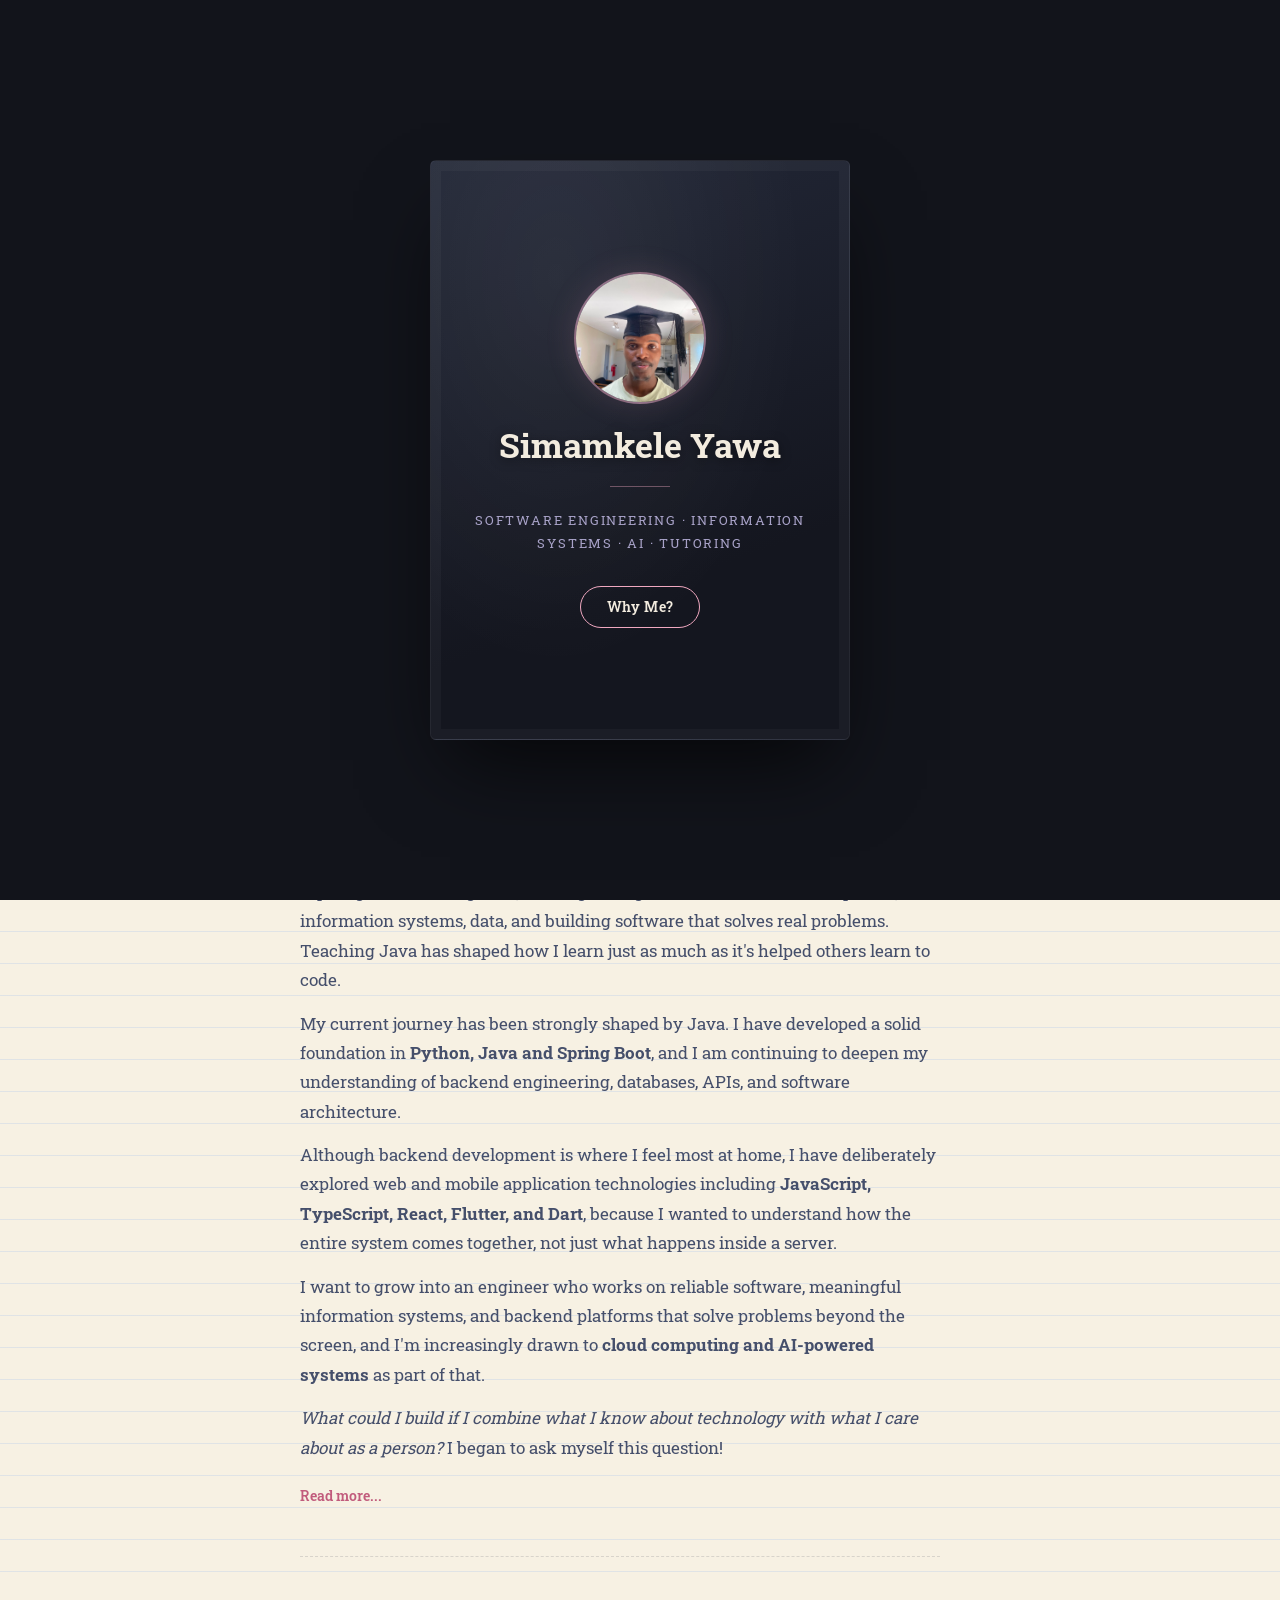
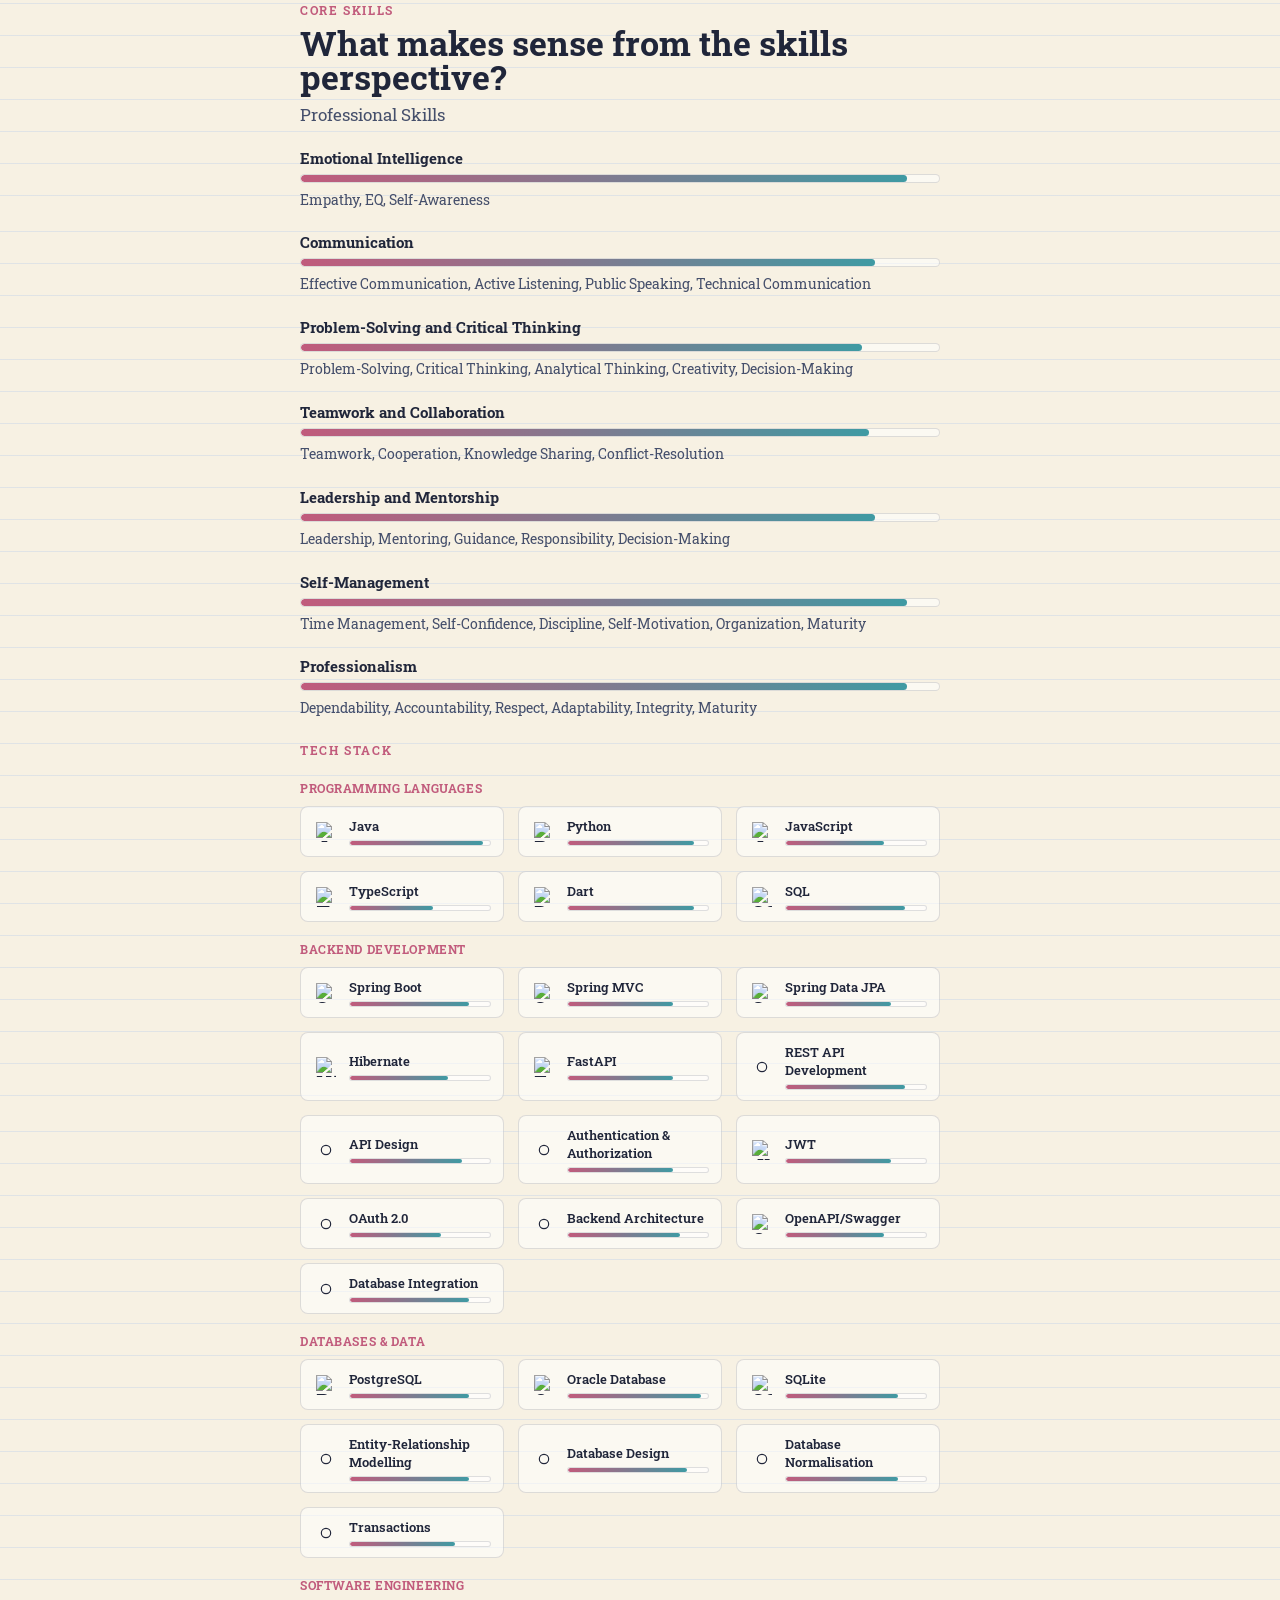
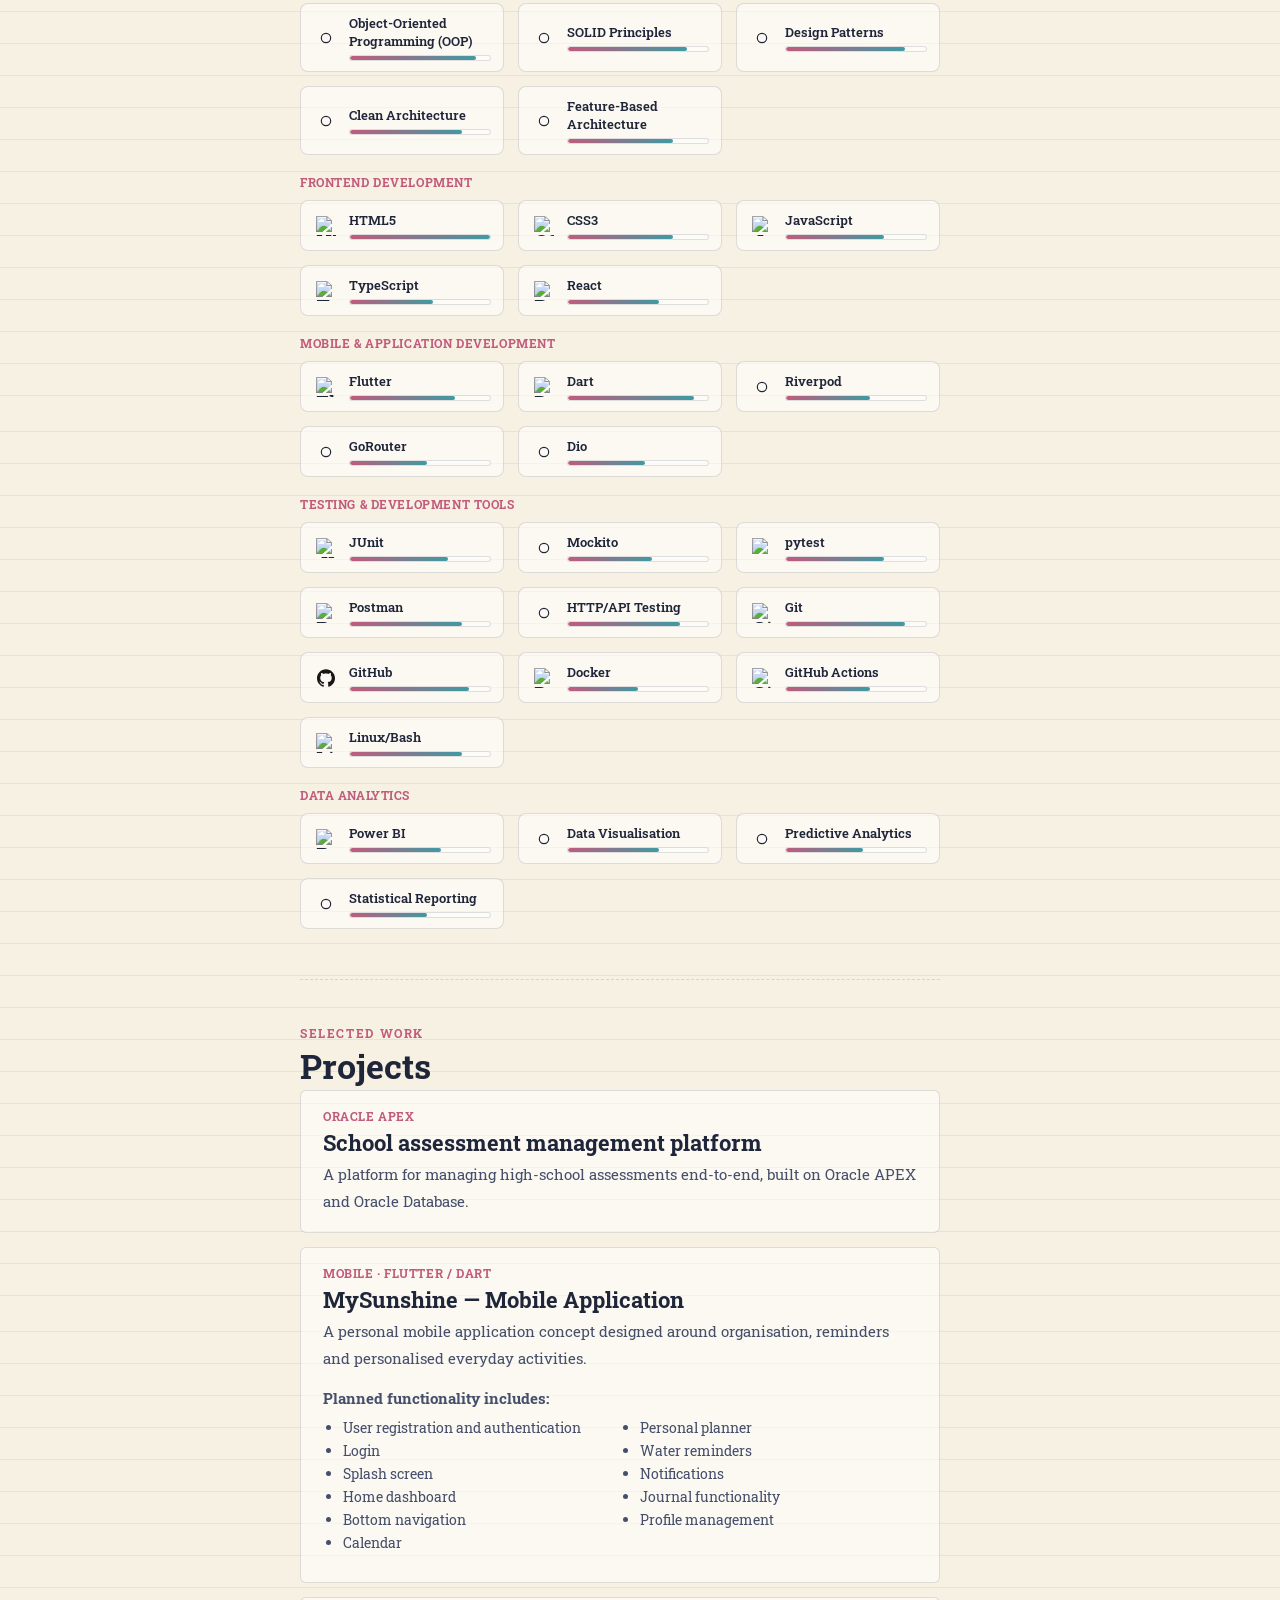
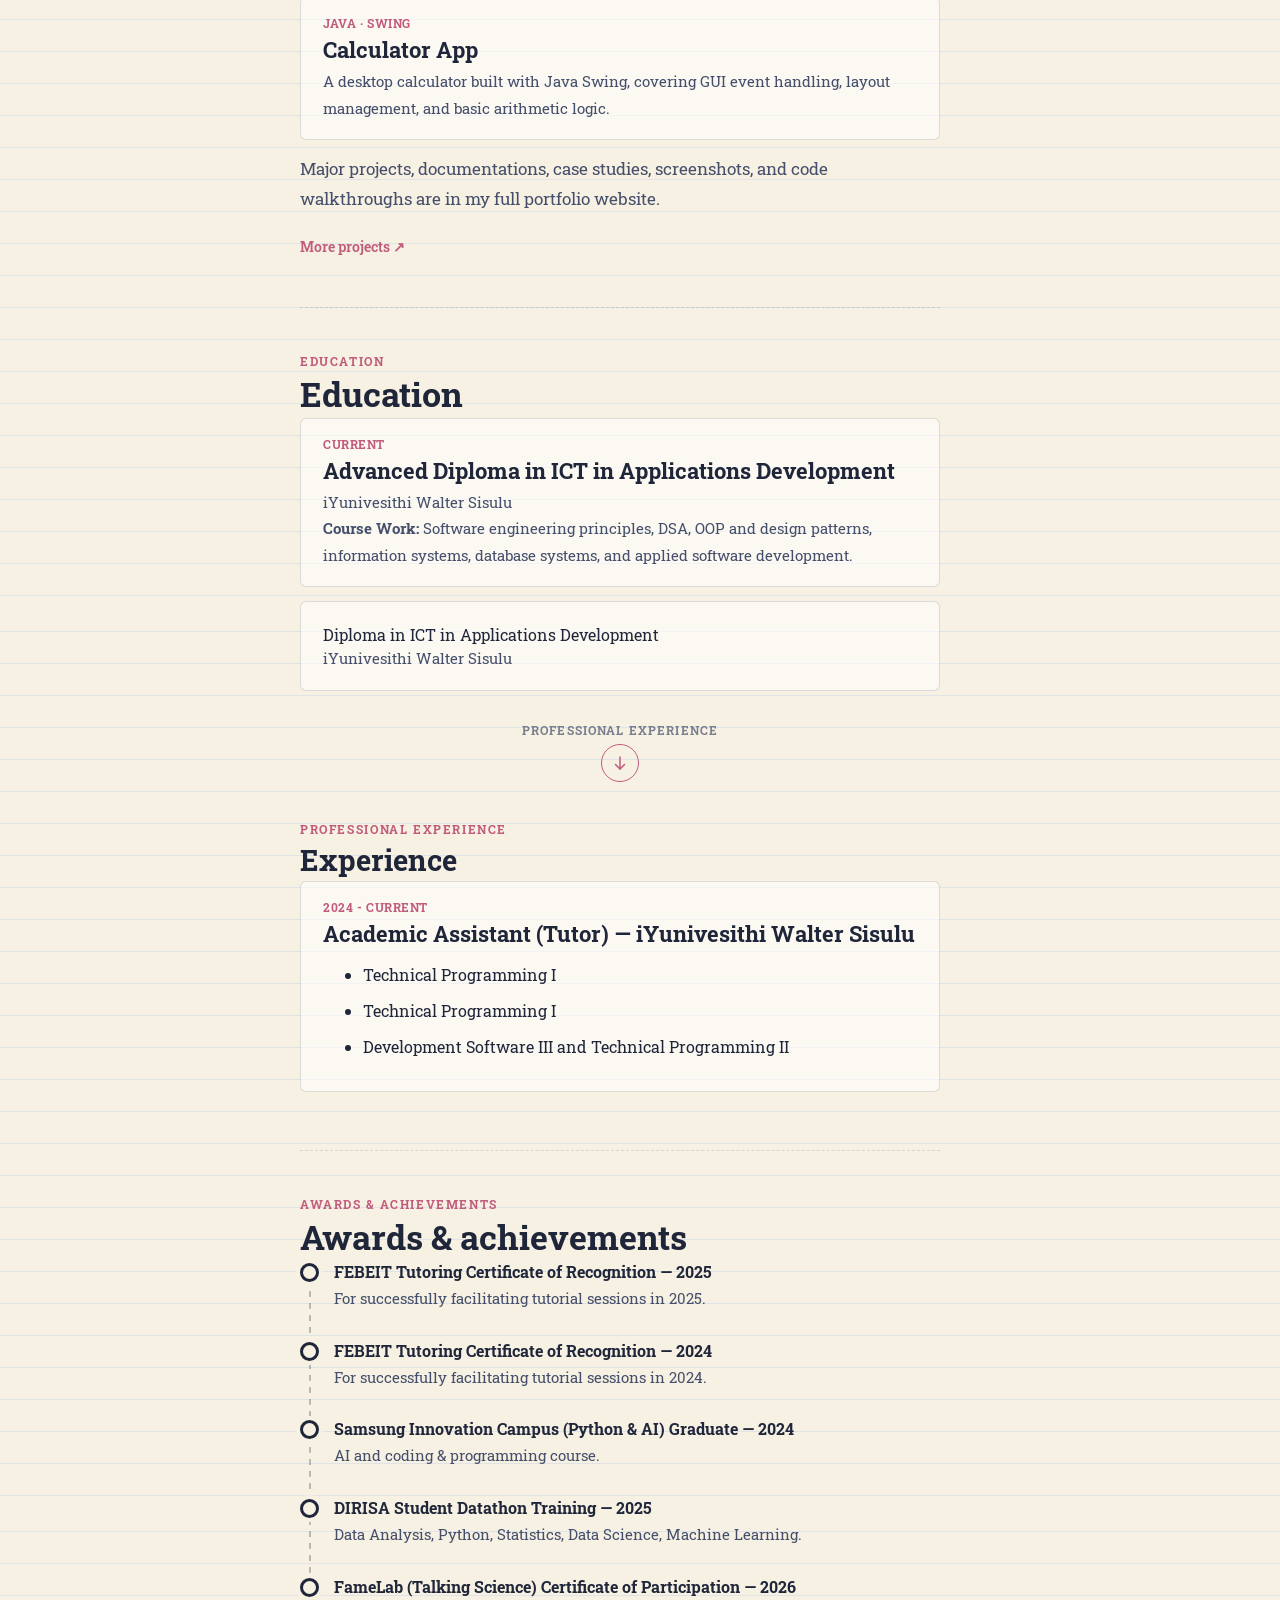
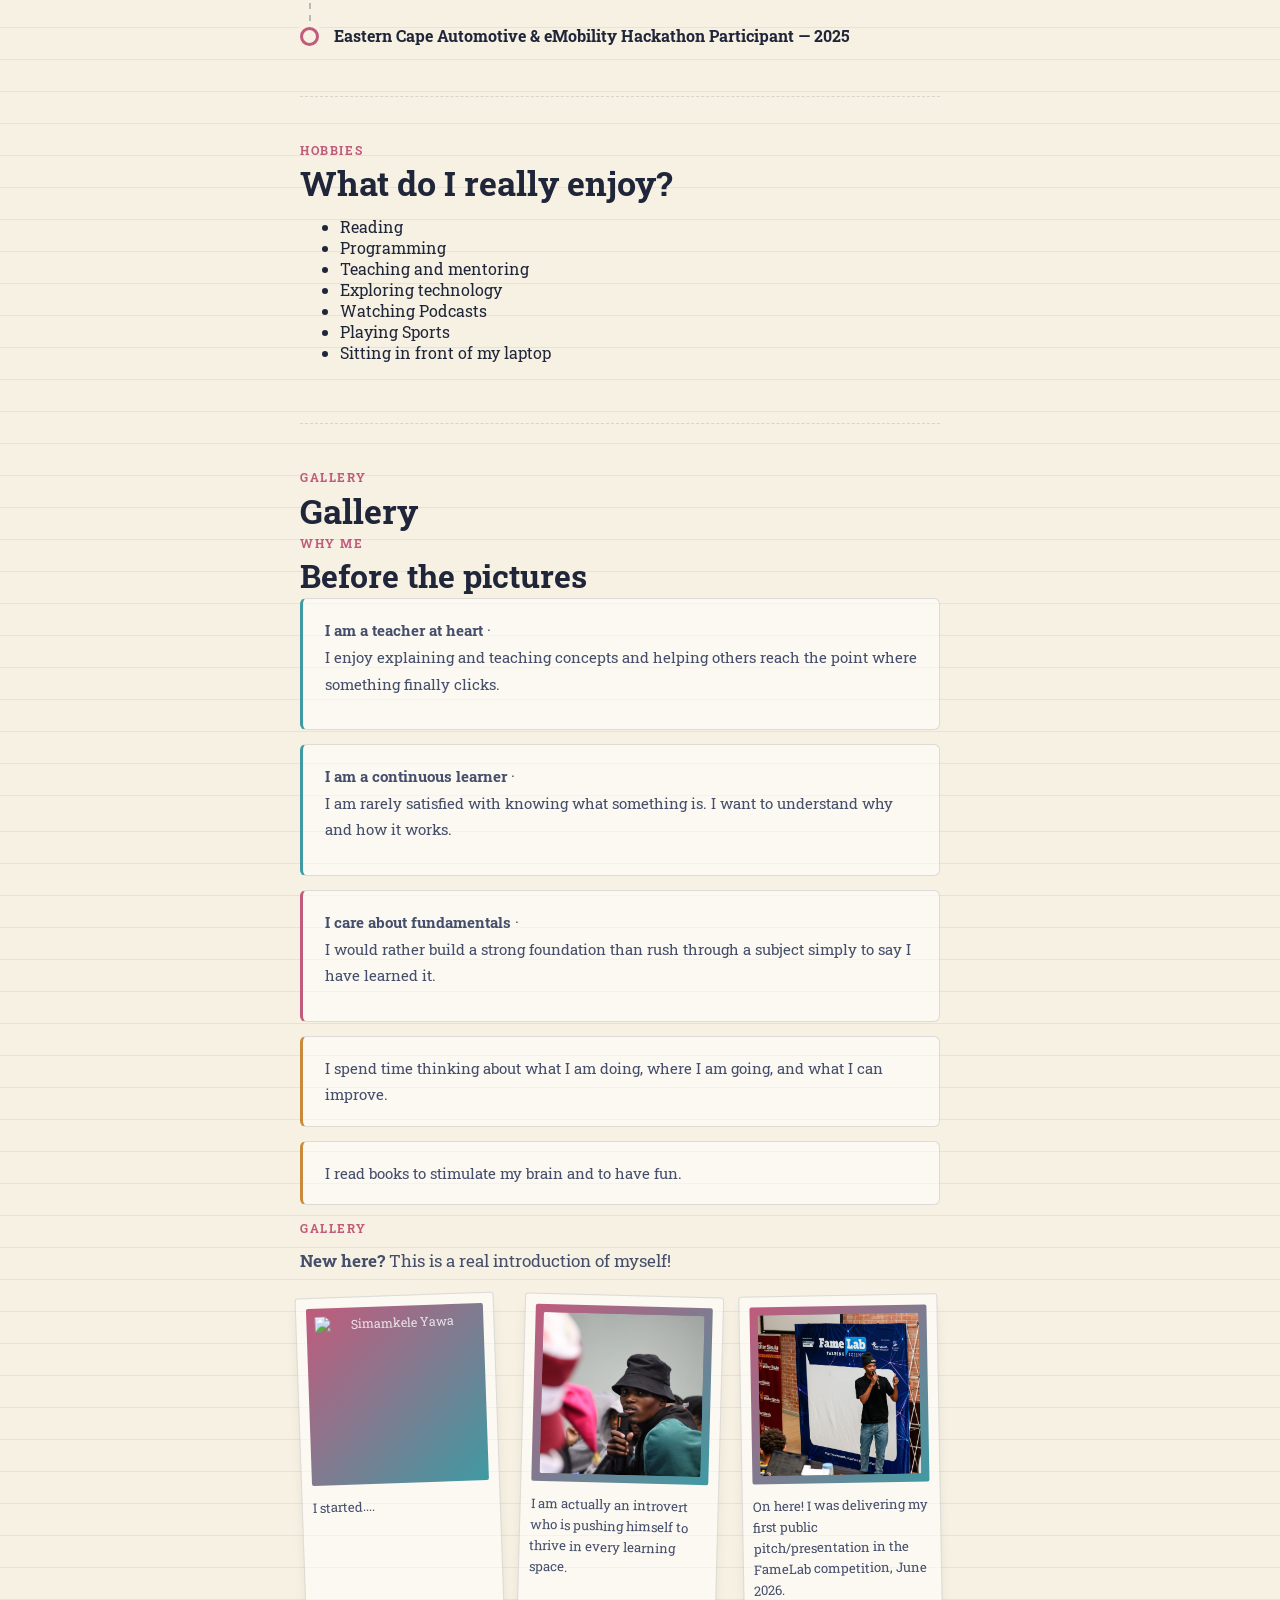
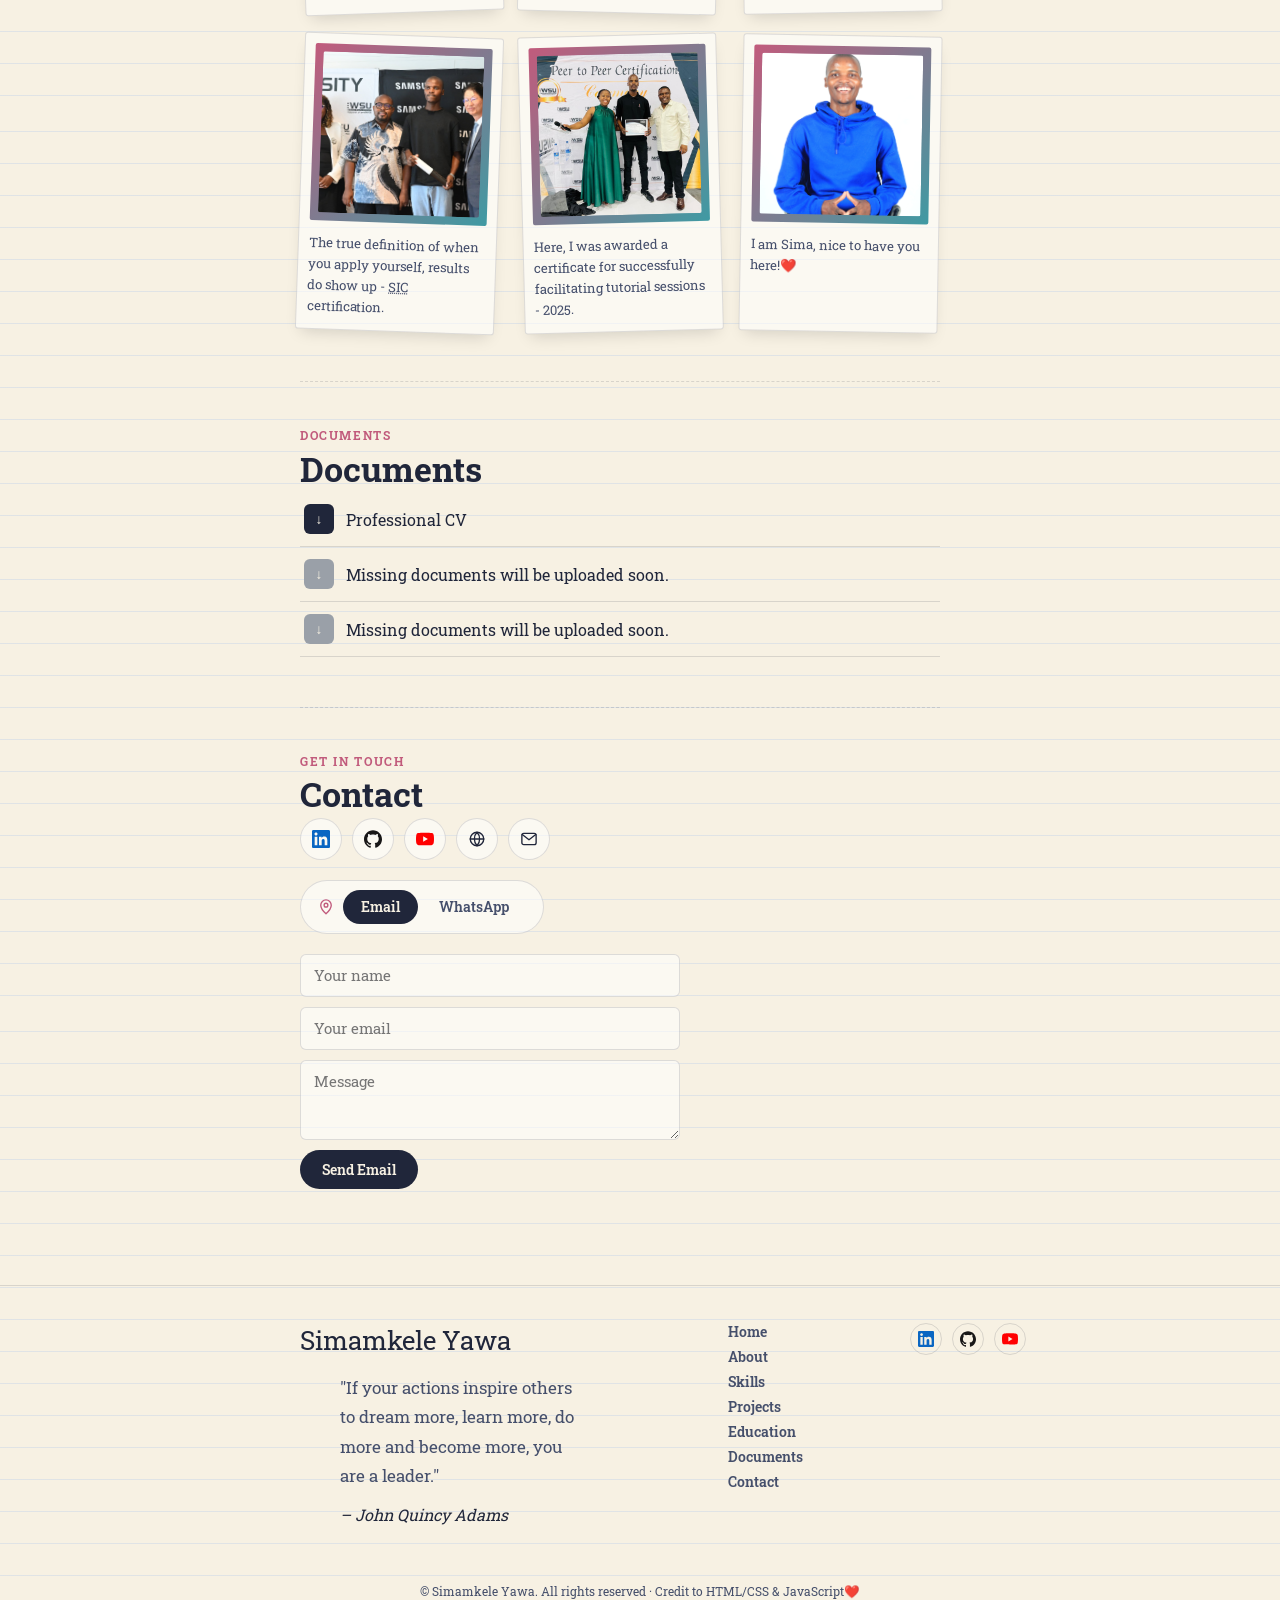
==== commit 79e51b82: "Updated index.html to match home.html" ====
--- a/index.html
+++ b/index.html
@@ -6,23 +6,25 @@
 <title>Sima &mdash; Home</title>
 <link rel="preconnect" href="https://fonts.googleapis.com">
 <link rel="preconnect" href="https://cdn.simpleicons.org">
-<link href="https://fonts.googleapis.com/css2?family=Butcherman&family=Caveat:wght@500;600;700&family=Lora:ital,wght@0,400;0,600;1,400&family=Inter:wght@400;500;600;700&display=swap" rel="stylesheet">
+<link href="https://fonts.googleapis.com/css2?family=Butcherman&family=Caveat:wght@500;600;700&family=Lora:ital,wght@0,400;0,600;1,400&family=Inter:wght@400;500;600;700&family=Roboto+Slab:wght@400;500;600;700&display=swap" rel="stylesheet">
 <link rel="stylesheet" href="styles.css">
 </head>
 <body class="grain">
 
+<!--cover-->
   <div class="book-cover-stage" id="bookCoverStage">
     <div class="book-cover" id="bookCover">
       <div class="cover-photo">
-        <img src="images/sima8.jpg" alt="Simamkele Yawa">
+        <img src="images/SimamkeleYawaGradPic.jpeg" alt="Simamkele Yawa">
       </div>
       <h1 class="cover-name">Simamkele Yawa</h1>
       <div class="cover-rule"></div>
       <p class="cover-sub">Software Engineering &middot; Information Systems &middot; AI &middot; Tutoring</p>
-      <button class="cover-btn" id="coverOpenBtn" type="button">Know About Me</button>
+      <button class="cover-btn" id="coverOpenBtn" type="button">Why Me?</button>
     </div>
   </div>
 
+  <!--gradient cursor-->
 <div class="cursor"><div></div></div>
 <svg width="0" height="0" style="position:absolute" aria-hidden="true">
   <filter id="inkBleed" x="-40%" y="-80%" width="180%" height="260%">
@@ -31,6 +33,7 @@
   </filter>
 </svg>
 
+<!--navigation-->
 <nav class="topnav">
   <span class="brand"><a href="home.html"><span class="ink-splat s1"></span><span class="ink-splat s2"></span><span class="ink-splat s3"></span><span class="ink-drip d1"></span><span class="ink-drip d2"></span><span class="big-s">S</span><span class="rest">ima</span></a></span>
   <button class="burger" id="burgerBtn" aria-label="Toggle menu" aria-expanded="false">
@@ -50,7 +53,7 @@
   <a href="contact.html">Contact</a>
   </div>
   <button class="theme-toggle" id="themeToggle" aria-label="Toggle light/dark theme">☀</button>
-  <a href="#" class="dl" id="downloadBtn">Download resume</a>
+  <a href="#" class="dl" id="downloadBtn">Download</a>
 </nav>
 
 
@@ -58,12 +61,12 @@
   <div class="hero-row">
 
     <div class="hero-text">
-      <p class="kicker">software engineering &middot; Information Systems &middot; Tutor</p>
+      <p class="kicker">aspiring software engineer &middot; Tutor</p>
       <div class="flip-name" tabindex="0">
         <h1>Hi, I'm Sima.</h1>
       </div>      <p> An Advanced Diploma in ICT in Applications Development student, working toward software engineering, information and data roles.
         I'm a Database Design and an Information Systems Development tutor in the Software Development discipline at iYunivesithi Walter Sisulu.</p>
-      <a class="hero-btn" href="projects.html"><span>View my Portfolio &rarr;</span></a>
+      <a class="hero-btn" href="home.html"><span>View my Portfolio &rarr;</span></a>
     </div>
     
     <div class="card-container">
@@ -74,6 +77,62 @@
   </div>
 </header>
 
+<div class="tech-ticker">
+  <div class="tech-ticker-track">
+    <img src="https://cdn.simpleicons.org/css3" alt="css3">
+      <img src="https://cdn.simpleicons.org/dart" alt="dart">
+      <img src="https://cdn.simpleicons.org/docker" alt="docker">
+      <img src="https://cdn.simpleicons.org/fastapi" alt="fastapi">
+      <img src="https://cdn.simpleicons.org/flutter" alt="flutter">
+      <img src="https://cdn.simpleicons.org/git" alt="git">
+      <img src="https://cdn.simpleicons.org/githubactions" alt="githubactions">
+      <img src="https://cdn.simpleicons.org/hibernate" alt="hibernate">
+      <img src="https://cdn.simpleicons.org/html5" alt="html5">
+      <img src="https://cdn.simpleicons.org/javascript" alt="javascript">
+      <img src="https://cdn.simpleicons.org/jsonwebtokens" alt="jsonwebtokens">
+      <img src="https://cdn.simpleicons.org/junit5" alt="junit5">
+      <img src="https://cdn.simpleicons.org/linux" alt="linux">
+      <img src="https://cdn.simpleicons.org/openjdk" alt="openjdk">
+      <img src="https://cdn.simpleicons.org/oracle" alt="oracle">
+      <img src="https://cdn.simpleicons.org/postgresql" alt="postgresql">
+      <img src="https://cdn.simpleicons.org/postman" alt="postman">
+      <img src="https://cdn.simpleicons.org/powerbi" alt="powerbi">
+      <img src="https://cdn.simpleicons.org/pytest" alt="pytest">
+      <img src="https://cdn.simpleicons.org/python" alt="python">
+      <img src="https://cdn.simpleicons.org/react" alt="react">
+      <img src="https://cdn.simpleicons.org/spring" alt="spring">
+      <img src="https://cdn.simpleicons.org/springboot" alt="springboot">
+      <img src="https://cdn.simpleicons.org/sqlite" alt="sqlite">
+      <img src="https://cdn.simpleicons.org/swagger" alt="swagger">
+      <img src="https://cdn.simpleicons.org/typescript" alt="typescript">
+    <img src="https://cdn.simpleicons.org/css3" alt="css3">
+      <img src="https://cdn.simpleicons.org/dart" alt="dart">
+      <img src="https://cdn.simpleicons.org/docker" alt="docker">
+      <img src="https://cdn.simpleicons.org/fastapi" alt="fastapi">
+      <img src="https://cdn.simpleicons.org/flutter" alt="flutter">
+      <img src="https://cdn.simpleicons.org/git" alt="git">
+      <img src="https://cdn.simpleicons.org/githubactions" alt="githubactions">
+      <img src="https://cdn.simpleicons.org/hibernate" alt="hibernate">
+      <img src="https://cdn.simpleicons.org/html5" alt="html5">
+      <img src="https://cdn.simpleicons.org/javascript" alt="javascript">
+      <img src="https://cdn.simpleicons.org/jsonwebtokens" alt="jsonwebtokens">
+      <img src="https://cdn.simpleicons.org/junit5" alt="junit5">
+      <img src="https://cdn.simpleicons.org/linux" alt="linux">
+      <img src="https://cdn.simpleicons.org/openjdk" alt="openjdk">
+      <img src="https://cdn.simpleicons.org/oracle" alt="oracle">
+      <img src="https://cdn.simpleicons.org/postgresql" alt="postgresql">
+      <img src="https://cdn.simpleicons.org/postman" alt="postman">
+      <img src="https://cdn.simpleicons.org/powerbi" alt="powerbi">
+      <img src="https://cdn.simpleicons.org/pytest" alt="pytest">
+      <img src="https://cdn.simpleicons.org/python" alt="python">
+      <img src="https://cdn.simpleicons.org/react" alt="react">
+      <img src="https://cdn.simpleicons.org/spring" alt="spring">
+      <img src="https://cdn.simpleicons.org/springboot" alt="springboot">
+      <img src="https://cdn.simpleicons.org/sqlite" alt="sqlite">
+      <img src="https://cdn.simpleicons.org/swagger" alt="swagger">
+      <img src="https://cdn.simpleicons.org/typescript" alt="typescript">
+  </div>
+</div>
 
 <main class="wrap scroll-story">
   <section id="s-about">
@@ -82,7 +141,7 @@
     <div class="inner-block">
       <p>I am an Advanced Diploma in ICT in Applications Development student and aspiring Software Engineer, with a growing focus on backend development, information systems, data, and building software that solves real problems. Teaching Java has shaped how I learn just as much as it's helped others learn to code.</p>
       <div class="about-more" id="aboutMore">
-        <p>My current journey has been strongly shaped by Java. I have developed a solid foundation in <strong>Java and Spring Boot</strong>, and I am continuing to deepen my understanding of backend engineering, databases, APIs, and software architecture.</p>
+        <p>My current journey has been strongly shaped by Java. I have developed a solid foundation in <strong>Python, Java and Spring Boot</strong>, and I am continuing to deepen my understanding of backend engineering, databases, APIs, and software architecture.</p>
         <p>Although backend development is where I feel most at home, I have deliberately explored web and mobile application technologies including <strong>JavaScript, TypeScript, React, Flutter, and Dart</strong>, because I wanted to understand how the entire system comes together, not just what happens inside a server.</p>
         <p>I want to grow into an engineer who works on reliable software, meaningful information systems, and backend platforms that solve problems beyond the screen, and I'm increasingly drawn to <strong>cloud computing and AI-powered systems</strong> as part of that.</p>
         <p><em>What could I build if I combine what I know about technology with what I care about as a person? </em> I began to ask myself this question!</p>
@@ -510,7 +569,15 @@
   <div class="wrap footer-inner">
     <div class="footer-brand">
       <span class="footer-sima">Simamkele Yawa</span>
-      <p class="footer-tag">My Fav Quote here.</p>
+      <p class="footer-tag">
+        <blockquote>
+            <p>
+               "If your actions inspire others to dream more, learn more, do more and become more, you are a leader."
+            </p>
+            <cite>– John Quincy Adams</cite>
+        </blockquote>
+          
+        </p>
     </div>
     <nav class="footer-links" aria-label="Footer navigation">
       <a href="home.html">Home</a>
--- a/styles.css
+++ b/styles.css
@@ -1,511 +1,1019 @@
-:root{
-  --paper:#f7f1e3;
-  --paper-2:#f1e9d6;
-  --rule:#c9d6e8;
-  --margin-line:#e2a3a3;
-  --ink:#20263a;
-  --ink-soft:#454f6b;
-  --accent:#c15b7c;
-  --accent-2:#3f9aa3;
-  --accent-3:#c98a3d;
-  --card-bg:rgba(255,255,255,0.55);
-  --card-border:rgba(32,38,58,0.14);
-}
-
-html[data-theme="dark"]{
-  --paper:#1c2029;
-  --paper-2:#20242e;
-  --rule:#333a4d;
-  --margin-line:#7a3f47;
-  --ink:#f3ecdf;
-  --ink-soft:#c9c2b3;
-  --accent:#f0a8c0;
-  --accent-2:#7fd0d6;
-  --accent-3:#f0b169;
-  --card-bg:rgba(255,255,255,0.05);
-  --card-border:rgba(243,236,223,0.14);
-}
-
-*{box-sizing:border-box;}
-html,body{margin:0; padding:0;}
-html{transition:background .3s ease;}
-body.cover-active{overflow:hidden; height:100vh;}
-body{
+:root {
+  --paper: #f7f1e3;
+  --paper-2: #f1e9d6;
+  --rule: #c9d6e8;
+  --margin-line: #e2a3a3;
+  --ink: #20263a;
+  --ink-soft: #454f6b;
+  --accent: #c15b7c;
+  --accent-2: #3f9aa3;
+  --accent-3: #c98a3d;
+  --card-bg: rgba(255, 255, 255, 0.55);
+  --card-border: rgba(32, 38, 58, 0.14);
+}
+
+html[data-theme="dark"] {
+  --paper: #1c2029;
+  --paper-2: #20242e;
+  --rule: #333a4d;
+  --margin-line: #7a3f47;
+  --ink: #f3ecdf;
+  --ink-soft: #c9c2b3;
+  --accent: #f0a8c0;
+  --accent-2: #7fd0d6;
+  --accent-3: #f0b169;
+  --card-bg: rgba(255, 255, 255, 0.05);
+  --card-border: rgba(243, 236, 223, 0.14);
+}
+
+* {
+  box-sizing: border-box;
+}
+html,
+body {
+  margin: 0;
+  padding: 0;
+}
+html {
+  transition: background 0.3s ease;
+}
+body.cover-active {
+  overflow: hidden;
+  height: 100vh;
+}
+body {
   background:
-    repeating-linear-gradient(var(--paper) 0px, var(--paper) 31px, var(--rule) 32px),
+    repeating-linear-gradient(
+      var(--paper) 0px,
+      var(--paper) 31px,
+      var(--rule) 32px
+    ),
     var(--paper);
-  color:var(--ink);
-  font-family:'Lora', serif;
-  position:relative;
-  transition:background .3s ease, color .3s ease;
-}
-body::before{
+  color: var(--ink);
+  font-family: "Roboto Slab", serif;
+  position: relative;
+  transition:
+    background 0.3s ease,
+    color 0.3s ease;
+}
+body::before {
   /* LINE FOR THE RED MARGIN*/
-  content:"";
-  position:fixed;
-  top:0; bottom:0; left:min(9vw, 90px);
-  width:1.5px;
-  background:var(--margin-line);
-  opacity:.55;
-  z-index:1;
-  pointer-events:none;
-}
-
-.grain::after{
-  content:"";
-  position:fixed;
-  inset:0;
-  z-index:3;
-  mix-blend-mode:normal;
-  filter:opacity(30%);
-  pointer-events:none;
-  background:url(https://grainy-gradients.vercel.app/noise.svg);
-}
-
-.cursor{
-  position:fixed;
-  z-index:1;
-  width:260px; height:260px;
-  left:0; top:0;
-  pointer-events:none;
-  transition:opacity 1s ease-in-out;
-  opacity:0;
-  filter:blur(50px) opacity(25%);
-}
-.cursor > div{
-  border-radius:100%;
-  background:radial-gradient(circle, var(--accent), var(--accent-2));
-  width:100%; height:100%;
-  animation:cursorspin 20s linear infinite alternate;
-}
-@keyframes cursorspin{
-  0%{ rotate:0deg; scale:1 1; }
-  25%{ scale:1 1.25; }
-  75%{ scale:1.25 1.25; }
-  100%{ scale:1 1; rotate:360deg; }
-}
-
-a{color:var(--ink); text-decoration:none;}
+  content: "";
+  position: fixed;
+  top: 0;
+  bottom: 0;
+  left: min(9vw, 90px);
+  width: 1.5px;
+  background: var(--margin-line);
+  opacity: 0.55;
+  z-index: 1;
+  pointer-events: none;
+}
+
+.grain::after {
+  content: "";
+  position: fixed;
+  inset: 0;
+  z-index: 3;
+  mix-blend-mode: normal;
+  filter: opacity(30%);
+  pointer-events: none;
+  background: url(https://grainy-gradients.vercel.app/noise.svg);
+}
+
+.cursor {
+  position: fixed;
+  z-index: 1;
+  width: 260px;
+  height: 260px;
+  left: 0;
+  top: 0;
+  pointer-events: none;
+  transition: opacity 1s ease-in-out;
+  opacity: 0;
+  filter: blur(50px) opacity(25%);
+}
+.cursor > div {
+  border-radius: 100%;
+  background: radial-gradient(circle, var(--accent), var(--accent-2));
+  width: 100%;
+  height: 100%;
+  animation: cursorspin 20s linear infinite alternate;
+}
+@keyframes cursorspin {
+  0% {
+    rotate: 0deg;
+    scale: 1 1;
+  }
+  25% {
+    scale: 1 1.25;
+  }
+  75% {
+    scale: 1.25 1.25;
+  }
+  100% {
+    scale: 1 1;
+    rotate: 360deg;
+  }
+}
+
+a {
+  color: var(--ink);
+  text-decoration: none;
+}
 
 /*NAVIGATION */
-.topnav{
-  position:sticky; top:0; z-index:5;
-  display:flex; align-items:center; gap:16px;
-  padding:16px 5vw;
-  background:rgba(247,241,227,0.85);
-  backdrop-filter:blur(8px);
-  border-bottom:1px solid var(--card-border);
-}
-html[data-theme="dark"] .topnav{background:rgba(28,32,41,0.85);}
-.topnav .brand{
-  position:relative;
-  font-family:'Butcherman', cursive;
-  font-weight:400;
-  line-height:1;
-  color:var(--ink);
-  margin-right:18px;
-  flex-shrink:0;
-  display:flex;
-  align-items:flex-end;
-}
-.topnav .brand a{
-  color:var(--ink);
-  position:relative;
-  display:flex;
-  align-items:flex-end;
-  filter:url(#inkBleed);
-}
-.topnav .brand .big-s{
-  font-size:3.1rem;
-  line-height:0.75;
-  display:inline-block;
-  transform:translateY(2px) rotate(-3deg);
-  text-shadow:0 1px 0 rgba(0,0,0,0.15), 0 0 14px rgba(0,0,0,0.12);
-}
-.topnav .brand .rest{
-  font-size:1.55rem;
-  margin-left:1px;
-  opacity:.88;
-  letter-spacing:.01em;
+.topnav {
+  position: sticky;
+  top: 0;
+  z-index: 5;
+  display: flex;
+  align-items: center;
+  gap: 16px;
+  padding: 16px 5vw;
+  background: rgba(247, 241, 227, 0.85);
+  backdrop-filter: blur(8px);
+  border-bottom: 1px solid var(--card-border);
+}
+html[data-theme="dark"] .topnav {
+  background: rgba(28, 32, 41, 0.85);
+}
+.topnav .brand {
+  position: relative;
+  font-family: "Roboto Slab", serif;
+  font-weight: 400;
+  line-height: 1;
+  color: var(--ink);
+  margin-right: 18px;
+  flex-shrink: 0;
+  display: flex;
+  align-items: flex-end;
+}
+.topnav .brand a {
+  color: var(--ink);
+  position: relative;
+  display: flex;
+  align-items: flex-end;
+  filter: url(#inkBleed);
+}
+.topnav .brand .big-s {
+  font-size: 3.1rem;
+  line-height: 0.75;
+  display: inline-block;
+  transform: translateY(2px) rotate(-3deg);
+  text-shadow:
+    0 1px 0 rgba(0, 0, 0, 0.15),
+    0 0 14px rgba(0, 0, 0, 0.12);
+}
+.topnav .brand .rest {
+  font-size: 1.55rem;
+  margin-left: 1px;
+  opacity: 0.88;
+  letter-spacing: 0.01em;
 }
 html[data-theme="dark"] .topnav .brand .big-s,
-html[data-theme="dark"] .topnav .brand .rest{
-  text-shadow:0 0 10px rgba(240,168,192,0.25);
+html[data-theme="dark"] .topnav .brand .rest {
+  text-shadow: 0 0 10px rgba(240, 168, 192, 0.25);
 }
 
 /* INK */
-.topnav .brand::before{
-  content:"";
-  position:absolute;
-  left:-22px; top:-6px;
-  width:120px; height:70px;
+.topnav .brand::before {
+  content: "";
+  position: absolute;
+  left: -22px;
+  top: -6px;
+  width: 120px;
+  height: 70px;
   background:
-    radial-gradient(ellipse 30px 22px at 22% 65%, var(--ink) 0%, transparent 72%),
-    radial-gradient(ellipse 50px 34px at 55% 45%, var(--ink) 0%, transparent 68%),
-    radial-gradient(ellipse 20px 16px at 78% 70%, var(--ink) 0%, transparent 70%);
-  opacity:.09;
-  filter:blur(4px) url(#inkBleed);
-  mix-blend-mode:multiply;
-  z-index:-1;
-  pointer-events:none;
-}
-html[data-theme="dark"] .topnav .brand::before{mix-blend-mode:screen; opacity:.14;}
-
-
-.ink-splat{
-  position:absolute;
-  border-radius:50%;
-  background:var(--ink);
-  opacity:.5;
-  pointer-events:none;
-}
-.ink-splat.s1{width:3px; height:3px; left:-10px; top:8px;}
-.ink-splat.s2{width:2px; height:2px; left:-4px; top:-4px;}
-.ink-splat.s3{width:4px; height:2.5px; left:2px; bottom:-6px; border-radius:50% 40% 50% 40%;}
-
-
-.ink-drip{
-  position:absolute;
-  bottom:-16px;
-  width:2.5px;
-  background:linear-gradient(to bottom, var(--ink), transparent);
-  border-radius:0 0 3px 3px;
-  opacity:.5;
-  pointer-events:none;
-}
-.ink-drip.d1{left:10px; height:16px;}
-.ink-drip.d2{left:34px; height:10px; width:2px; opacity:.35;}
-
-.nav-links{display:flex; align-items:center; gap:16px; flex-wrap:wrap;}
-.topnav a{
-  font-family:'Inter', sans-serif;
-  font-size:0.8rem;
-  font-weight:600;
-  color:var(--ink-soft);
-  padding:5px 2px;
-  border-bottom:2px solid transparent;
-  flex-shrink:0;
-}
-.topnav a:hover{border-color:var(--accent);}
-.topnav a.active{color:var(--ink); border-color:var(--accent);}
-
-.theme-toggle{
-  background:var(--card-bg);
-  border:1px solid var(--card-border);
-  color:var(--ink);
-  width:32px; height:32px;
-  border-radius:50%;
-  cursor:pointer;
-  font-size:0.95rem;
-  display:flex; align-items:center; justify-content:center;
-  margin-left:auto;
-  transition:background .15s ease, transform .15s ease;
-}
-.theme-toggle:hover{transform:scale(1.08);}
-
-.topnav .dl{
-  position:relative;
-  display:inline-flex;
-  align-items:center;
-  gap:6px;
-  background:transparent;
-  color:var(--ink) !important;
-  padding:7px 16px 7px 14px;
-  border-radius:999px;
-  font-size:0.76rem;
-  font-weight:700;
-  letter-spacing:.03em;
-  text-transform:uppercase;
-  border:1.5px solid var(--ink) !important;
-  font-family:'Inter',sans-serif;
-  overflow:hidden;
-  transition:color .25s ease, transform .15s ease;
-  z-index:0;
-}
-.topnav .dl::before{
-  content:"";
-  position:absolute; inset:0;
-  background:var(--ink);
-  transform:translateX(-102%);
-  transition:transform .25s ease;
-  z-index:-1;
-  border-radius:999px;
-}
-.topnav .dl:hover{color:var(--paper) !important; transform:translateY(-1px);}
-.topnav .dl:hover::before{transform:translateX(0);}
-.topnav .dl::after{content:"\2913"; font-size:0.95rem; line-height:1;}
+    radial-gradient(
+      ellipse 30px 22px at 22% 65%,
+      var(--ink) 0%,
+      transparent 72%
+    ),
+    radial-gradient(
+      ellipse 50px 34px at 55% 45%,
+      var(--ink) 0%,
+      transparent 68%
+    ),
+    radial-gradient(
+      ellipse 20px 16px at 78% 70%,
+      var(--ink) 0%,
+      transparent 70%
+    );
+  opacity: 0.09;
+  filter: blur(4px) url(#inkBleed);
+  mix-blend-mode: multiply;
+  z-index: -1;
+  pointer-events: none;
+}
+html[data-theme="dark"] .topnav .brand::before {
+  mix-blend-mode: screen;
+  opacity: 0.14;
+}
+
+.ink-splat {
+  position: absolute;
+  border-radius: 50%;
+  background: var(--ink);
+  opacity: 0.5;
+  pointer-events: none;
+}
+.ink-splat.s1 {
+  width: 3px;
+  height: 3px;
+  left: -10px;
+  top: 8px;
+}
+.ink-splat.s2 {
+  width: 2px;
+  height: 2px;
+  left: -4px;
+  top: -4px;
+}
+.ink-splat.s3 {
+  width: 4px;
+  height: 2.5px;
+  left: 2px;
+  bottom: -6px;
+  border-radius: 50% 40% 50% 40%;
+}
+
+.ink-drip {
+  position: absolute;
+  bottom: -16px;
+  width: 2.5px;
+  background: linear-gradient(to bottom, var(--ink), transparent);
+  border-radius: 0 0 3px 3px;
+  opacity: 0.5;
+  pointer-events: none;
+}
+.ink-drip.d1 {
+  left: 10px;
+  height: 16px;
+}
+.ink-drip.d2 {
+  left: 34px;
+  height: 10px;
+  width: 2px;
+  opacity: 0.35;
+}
+
+.nav-links {
+  display: flex;
+  align-items: center;
+  gap: 16px;
+  flex-wrap: wrap;
+}
+.topnav a {
+  font-family: "Roboto Slab", serif;
+  font-size: 0.8rem;
+  font-weight: 600;
+  color: var(--ink-soft);
+  padding: 5px 2px;
+  border-bottom: 2px solid transparent;
+  flex-shrink: 0;
+}
+.topnav a:hover {
+  border-color: var(--accent);
+}
+.topnav a.active {
+  color: var(--ink);
+  border-color: var(--accent);
+}
+
+.theme-toggle {
+  background: var(--card-bg);
+  border: 1px solid var(--card-border);
+  color: var(--ink);
+  width: 32px;
+  height: 32px;
+  border-radius: 50%;
+  cursor: pointer;
+  font-size: 0.95rem;
+  display: flex;
+  align-items: center;
+  justify-content: center;
+  margin-left: auto;
+  transition:
+    background 0.15s ease,
+    transform 0.15s ease;
+}
+.theme-toggle:hover {
+  transform: scale(1.08);
+}
+
+.topnav .dl {
+  position: relative;
+  display: inline-flex;
+  align-items: center;
+  gap: 6px;
+  background: transparent;
+  color: var(--ink) !important;
+  padding: 7px 16px 7px 14px;
+  border-radius: 999px;
+  font-size: 0.76rem;
+  font-weight: 700;
+  letter-spacing: 0.03em;
+  text-transform: uppercase;
+  border: 1.5px solid var(--ink) !important;
+  font-family: "Roboto Slab", serif;
+  overflow: hidden;
+  transition:
+    color 0.25s ease,
+    transform 0.15s ease;
+  z-index: 0;
+}
+.topnav .dl::before {
+  content: "";
+  position: absolute;
+  inset: 0;
+  background: var(--ink);
+  transform: translateX(-102%);
+  transition: transform 0.25s ease;
+  z-index: -1;
+  border-radius: 999px;
+}
+.topnav .dl:hover {
+  color: var(--paper) !important;
+  transform: translateY(-1px);
+}
+.topnav .dl:hover::before {
+  transform: translateX(0);
+}
+.topnav .dl::after {
+  content: "\2913";
+  font-size: 0.95rem;
+  line-height: 1;
+}
 
 /* BURGER BUTTON */
-.burger{
-  display:none;
-  width:34px; height:30px;
-  background:none; border:none; cursor:pointer;
-  flex-direction:column; justify-content:space-between;
-  padding:4px 2px;
-}
-.burger span{
-  display:block; height:2.5px; width:100%; border-radius:2px;
-  background:var(--ink);
-  transition:transform .25s ease, opacity .2s ease;
-}
-.burger.open span:nth-child(1){transform:translateY(9px) rotate(45deg);}
-.burger.open span:nth-child(2){opacity:0;}
-.burger.open span:nth-child(3){transform:translateY(-9px) rotate(-45deg);}
-
-@media (max-width:760px){
-  .topnav{flex-wrap:wrap; padding-left:calc(min(9vw, 90px) + 14px);}
-  .theme-toggle{order:1; margin-left:auto;}
-  .topnav .dl{order:2; margin-top:0;}
-  .burger{display:flex; order:3;}
-  .nav-links{
-    order:4; flex-basis:100%; flex-direction:column; align-items:flex-start; gap:2px;
-    max-height:0; overflow:hidden; width:100%;
-    transition:max-height .3s ease, margin-top .3s ease;
-    margin-top:0;
-  }
-  .nav-links.open{max-height:80vh; overflow-y:auto; margin-top:14px;}
-  .nav-links a{width:100%; padding:10px 2px; border-bottom:1px solid var(--card-border);}
-  .wrap{padding-left:calc(min(9vw, 90px) + 14px);}
+.burger {
+  display: none;
+  width: 34px;
+  height: 30px;
+  background: none;
+  border: none;
+  cursor: pointer;
+  flex-direction: column;
+  justify-content: space-between;
+  padding: 4px 2px;
+}
+.burger span {
+  display: block;
+  height: 2.5px;
+  width: 100%;
+  border-radius: 2px;
+  background: var(--ink);
+  transition:
+    transform 0.25s ease,
+    opacity 0.2s ease;
+}
+.burger.open span:nth-child(1) {
+  transform: translateY(9px) rotate(45deg);
+}
+.burger.open span:nth-child(2) {
+  opacity: 0;
+}
+.burger.open span:nth-child(3) {
+  transform: translateY(-9px) rotate(-45deg);
+}
+
+@media (max-width: 760px) {
+  .topnav {
+    flex-wrap: wrap;
+    padding-left: calc(min(9vw, 90px) + 14px);
+  }
+  .theme-toggle {
+    order: 1;
+    margin-left: auto;
+  }
+  .topnav .dl {
+    order: 2;
+    margin-top: 0;
+  }
+  .burger {
+    display: flex;
+    order: 3;
+  }
+  .nav-links {
+    order: 4;
+    flex-basis: 100%;
+    flex-direction: column;
+    align-items: flex-start;
+    gap: 2px;
+    max-height: 0;
+    overflow: hidden;
+    width: 100%;
+    transition:
+      max-height 0.3s ease,
+      margin-top 0.3s ease;
+    margin-top: 0;
+  }
+  .nav-links.open {
+    max-height: 80vh;
+    overflow-y: auto;
+    margin-top: 14px;
+  }
+  .nav-links a {
+    width: 100%;
+    padding: 10px 2px;
+    border-bottom: 1px solid var(--card-border);
+  }
+  .wrap {
+    padding-left: calc(min(9vw, 90px) + 14px);
+  }
 }
 
 /*LAYOUT */
-.wrap{max-width:900px; margin:0 auto; padding:0 5vw 0 calc(min(9vw, 90px) + 20px); position:relative; z-index:2;}
-section{
-  padding:44px 0;
-  border-bottom:1px dashed var(--card-border);
-}
-section:last-child{border-bottom:none;}
-.kicker{
-  font-family:'Inter', sans-serif;
-  font-size:0.72rem; font-weight:700; letter-spacing:.14em; text-transform:uppercase;
-  color:var(--accent); margin-bottom:6px;
-}
-h1,h2,h3{font-family:'Caveat', cursive; color:var(--ink); margin:0 0 6px; font-weight:700;}
-h2{font-size:2.4rem; line-height:1;}
-h3{font-size:1.5rem;}
-p{line-height:1.75; font-size:1.05rem; margin:0 0 14px; color:var(--ink-soft);}
-
-.page-hero{padding:56px 0 6px;}
-.page-title{font-size:3.2rem; line-height:1;}
+.wrap {
+  max-width: 900px;
+  margin: 0 auto;
+  padding: 0 5vw 0 calc(min(9vw, 90px) + 20px);
+  position: relative;
+  z-index: 2;
+}
+section {
+  padding: 44px 0;
+  border-bottom: 1px dashed var(--card-border);
+}
+section:last-child {
+  border-bottom: none;
+}
+.kicker {
+  font-family: "Roboto Slab", serif;
+  font-size: 0.72rem;
+  font-weight: 700;
+  letter-spacing: 0.14em;
+  text-transform: uppercase;
+  color: var(--accent);
+  margin-bottom: 6px;
+}
+h1,
+h2,
+h3 {
+  font-family: "Roboto Slab", serif;
+  color: var(--ink);
+  margin: 0 0 6px;
+  font-weight: 700;
+}
+h2 {
+  font-size: 2.4rem;
+  line-height: 1;
+}
+h3 {
+  font-size: 1.5rem;
+}
+p {
+  line-height: 1.75;
+  font-size: 1.05rem;
+  margin: 0 0 14px;
+  color: var(--ink-soft);
+}
+
+.page-hero {
+  padding: 56px 0 6px;
+}
+.page-title {
+  font-size: 3.2rem;
+  line-height: 1;
+}
 
 /* HERO */
-.hero{padding-top:46px; padding-bottom:80px;}
-.hero-row{display:flex; gap:40px; flex-wrap:wrap; align-items:flex-start;}
-.hero-text{flex:1.3; min-width:280px;}
-.hero-text h1{font-size:3.8rem; line-height:1;}
-.hero-text p{max-width:480px; font-size:1.15rem;}
-
-.hero-btn{
-  display:inline-block; background:none; border:none; margin-top:16px; position:relative;
-  padding:10px 0; font-size:1rem; cursor:pointer; z-index:0; font-family:'Inter',sans-serif;
-}
-.hero-btn span{
-  background:var(--paper); border-radius:2px; color:var(--ink); padding:11px 20px; font-weight:600;
-}
-.hero-btn::after{
-  content:""; transition:box-shadow .3s ease-in; position:absolute;
-  background:linear-gradient(to right, var(--accent), var(--accent-2)); inset:-3px; border-radius:6px; z-index:-1;
-}
-.hero-btn:hover::after{box-shadow:var(--accent-3) 0 0 10px 0, var(--accent) 0 0 20px 0;}
-
-.card-container{flex:1; position:relative; min-width:240px; min-height:220px;}
-.float-card{
-  position:absolute; border-radius:4px; padding:16px 20px; color:var(--ink-soft);
-  width:230px; backdrop-filter:blur(6px); box-shadow:0 10px 15px -3px rgba(0,0,0,0.08);
-  border:1px solid var(--card-border); font-family:'Inter',sans-serif;
-}
-.float-card b{display:block; color:var(--ink); font-family:'Caveat',cursive; font-size:1.3rem; margin-bottom:3px;}
-.float-card span{font-size:0.85rem;}
-.float-card.c1{background:var(--card-bg); top:-30px; left:-10px; transform:rotate(-2deg);}
-.float-card.c2{background:var(--card-bg); top:110px; right:-30px; transform:rotate(1.5deg);}
-.float-card.c3{background:var(--card-bg); top:250px; left:20px; transform:rotate(-1deg);}
+.hero {
+  padding-top: 46px;
+  padding-bottom: 80px;
+}
+.hero-row {
+  display: flex;
+  gap: 40px;
+  flex-wrap: wrap;
+  align-items: flex-start;
+}
+.hero-text {
+  flex: 1.3;
+  min-width: 280px;
+}
+.hero-text h1 {
+  font-size: 3.8rem;
+  line-height: 1;
+}
+.hero-text p {
+  max-width: 480px;
+  font-size: 1.15rem;
+}
+
+.hero-btn {
+  display: inline-block;
+  background: none;
+  border: none;
+  margin-top: 16px;
+  position: relative;
+  padding: 10px 0;
+  font-size: 1rem;
+  cursor: pointer;
+  z-index: 0;
+  font-family: "Roboto Slab", serif;
+}
+.hero-btn span {
+  background: var(--paper);
+  border-radius: 2px;
+  color: var(--ink);
+  padding: 11px 20px;
+  font-weight: 600;
+}
+.hero-btn::after {
+  content: "";
+  transition: box-shadow 0.3s ease-in;
+  position: absolute;
+  background: linear-gradient(to right, var(--accent), var(--accent-2));
+  inset: -3px;
+  border-radius: 6px;
+  z-index: -1;
+}
+.hero-btn:hover::after {
+  box-shadow:
+    var(--accent-3) 0 0 10px 0,
+    var(--accent) 0 0 20px 0;
+}
+
+.card-container {
+  flex: 1;
+  position: relative;
+  min-width: 240px;
+  min-height: 220px;
+}
+.float-card {
+  position: absolute;
+  border-radius: 4px;
+  padding: 16px 20px;
+  color: var(--ink-soft);
+  width: 230px;
+  backdrop-filter: blur(6px);
+  box-shadow: 0 10px 15px -3px rgba(0, 0, 0, 0.08);
+  border: 1px solid var(--card-border);
+  font-family: "Roboto Slab", serif;
+}
+.float-card b {
+  display: block;
+  color: var(--ink);
+  font-family: "Roboto Slab", serif;
+  font-size: 1.3rem;
+  margin-bottom: 3px;
+}
+.float-card span {
+  font-size: 0.85rem;
+}
+.float-card.c1 {
+  background: var(--card-bg);
+  top: -30px;
+  left: -10px;
+  transform: rotate(-2deg);
+}
+.float-card.c2 {
+  background: var(--card-bg);
+  top: 110px;
+  right: -30px;
+  transform: rotate(1.5deg);
+}
+.float-card.c3 {
+  background: var(--card-bg);
+  top: 250px;
+  left: 20px;
+  transform: rotate(-1deg);
+}
 
 /* JUMP ARROW */
-.jump-arrow{
-  display:inline-flex;
-  flex-direction:column;
-  align-items:center;
-  gap:6px;
-  margin:18px auto 4px;
-  width:100%;
-  text-decoration:none;
-  color:var(--ink-soft);
-}
-.jump-label{
-  font-family:'Inter',sans-serif;
-  font-size:0.72rem;
-  font-weight:700;
-  text-transform:uppercase;
-  letter-spacing:.1em;
-  opacity:.7;
-}
-.jump-circle{
-  width:38px; height:38px;
-  border-radius:50%;
-  border:1.5px solid var(--accent);
-  color:var(--accent);
-  display:flex; align-items:center; justify-content:center;
-  animation:jumpPulse 1.8s ease-in-out infinite;
-}
-.jump-arrow:hover .jump-circle{
-  background:var(--accent);
-  color:var(--paper);
-  animation-play-state:paused;
-}
-@keyframes jumpPulse{
-  0%, 100%{ transform:translateY(0); box-shadow:0 0 0 0 rgba(193,91,124,0.35); }
-  50%{ transform:translateY(5px); box-shadow:0 0 0 8px rgba(193,91,124,0); }
-}
-@media (prefers-reduced-motion: reduce){
-  .jump-circle{animation:none;}
-}
-.scroll-story section{max-width:640px;}
-.scroll-story h2{font-size:2.1rem;}
-.scroll-story .inner-block{margin-bottom:6px;}
-.section-link{
-  display:inline-block;
-  font-family:'Inter',sans-serif;
-  font-weight:600;
-  font-size:0.9rem;
-  color:var(--accent);
-  border-bottom:1px solid transparent;
-  margin-right:16px;
-}
-.section-link:hover{border-color:var(--accent);}
-.section-link.open-page{margin-top:10px;}
+.jump-arrow {
+  display: inline-flex;
+  flex-direction: column;
+  align-items: center;
+  gap: 6px;
+  margin: 18px auto 4px;
+  width: 100%;
+  text-decoration: none;
+  color: var(--ink-soft);
+}
+.jump-label {
+  font-family: "Roboto Slab", serif;
+  font-size: 0.72rem;
+  font-weight: 700;
+  text-transform: uppercase;
+  letter-spacing: 0.1em;
+  opacity: 0.7;
+}
+.jump-circle {
+  width: 38px;
+  height: 38px;
+  border-radius: 50%;
+  border: 1.5px solid var(--accent);
+  color: var(--accent);
+  display: flex;
+  align-items: center;
+  justify-content: center;
+  animation: jumpPulse 1.8s ease-in-out infinite;
+}
+.jump-arrow:hover .jump-circle {
+  background: var(--accent);
+  color: var(--paper);
+  animation-play-state: paused;
+}
+@keyframes jumpPulse {
+  0%,
+  100% {
+    transform: translateY(0);
+    box-shadow: 0 0 0 0 rgba(193, 91, 124, 0.35);
+  }
+  50% {
+    transform: translateY(5px);
+    box-shadow: 0 0 0 8px rgba(193, 91, 124, 0);
+  }
+}
+@media (prefers-reduced-motion: reduce) {
+  .jump-circle {
+    animation: none;
+  }
+}
+.scroll-story section {
+  max-width: 640px;
+}
+.scroll-story h2 {
+  font-size: 2.1rem;
+}
+.scroll-story .inner-block {
+  margin-bottom: 6px;
+}
+.section-link {
+  display: inline-block;
+  font-family: "Roboto Slab", serif;
+  font-weight: 600;
+  font-size: 0.9rem;
+  color: var(--accent);
+  border-bottom: 1px solid transparent;
+  margin-right: 16px;
+}
+.section-link:hover {
+  border-color: var(--accent);
+}
+.section-link.open-page {
+  margin-top: 10px;
+}
 
 /* GENERIC CARD */
-.card{
-  background:var(--card-bg);
-  border:1px solid var(--card-border);
-  border-radius:6px;
-  padding:18px 22px;
-  margin-bottom:14px;
-  font-family:'Inter', sans-serif;
-}
-.card p{font-family:'Inter',sans-serif; font-size:0.95rem;}
-.card.tint-peach{border-left:3px solid var(--accent-3);}
-.card.tint-teal{border-left:3px solid var(--accent-2);}
-.card.tint-pink{border-left:3px solid var(--accent);}
-.card h3{font-size:1.35rem; margin-bottom:4px;}
-.project-features{
-  margin:0 0 12px;
-  padding-left:20px;
-  columns:2;
-  column-gap:20px;
-}
-.project-features li{
-  font-family:'Inter',sans-serif;
-  font-size:0.88rem;
-  color:var(--ink-soft);
-  margin-bottom:4px;
-  break-inside:avoid;
-}
-@media (max-width:600px){
-  .project-features{columns:1;}
-}
-.project-link{display:inline-block; margin-top:8px; font-family:'Inter',sans-serif; font-weight:600; font-size:0.85rem; color:var(--accent); border-bottom:1px solid transparent;}
-.project-link:hover{border-color:var(--accent);}
-.meta{font-family:'Inter',sans-serif; font-size:0.72rem; font-weight:700; color:var(--accent); text-transform:uppercase; letter-spacing:.05em; display:block; margin-bottom:4px;}
-
-
-table.plain{width:100%; border-collapse:collapse; margin-top:6px; font-family:'Inter',sans-serif;}
-table.plain th{text-align:left; font-size:0.72rem; text-transform:uppercase; letter-spacing:.05em; color:var(--ink-soft); padding:6px 8px; border-bottom:2px solid var(--card-border);}
-table.plain td{padding:9px 8px; border-bottom:1px solid var(--card-border); font-size:0.92rem;}
-
-.pill{
-  display:inline-block; background:var(--card-bg); border:1px solid var(--card-border);
-  color:var(--ink-soft); padding:4px 12px; border-radius:999px; font-size:0.8rem; margin:3px 5px 3px 0; font-weight:600;
-  font-family:'Inter',sans-serif;
-}
-.stack-group h4{font-family:'Inter',sans-serif; font-size:0.72rem; text-transform:uppercase; letter-spacing:.05em; color:var(--accent); margin:16px 0 6px;}
+.card {
+  background: var(--card-bg);
+  border: 1px solid var(--card-border);
+  border-radius: 6px;
+  padding: 18px 22px;
+  margin-bottom: 14px;
+  font-family: "Roboto Slab", serif;
+}
+.card p {
+  font-family: "Roboto Slab", serif;
+  font-size: 0.95rem;
+}
+.card.tint-peach {
+  border-left: 3px solid var(--accent-3);
+}
+.card.tint-teal {
+  border-left: 3px solid var(--accent-2);
+}
+.card.tint-pink {
+  border-left: 3px solid var(--accent);
+}
+.card h3 {
+  font-size: 1.35rem;
+  margin-bottom: 4px;
+}
+.project-features {
+  margin: 0 0 12px;
+  padding-left: 20px;
+  columns: 2;
+  column-gap: 20px;
+}
+.project-features li {
+  font-family: "Roboto Slab", serif;
+  font-size: 0.88rem;
+  color: var(--ink-soft);
+  margin-bottom: 4px;
+  break-inside: avoid;
+}
+@media (max-width: 600px) {
+  .project-features {
+    columns: 1;
+  }
+}
+.project-link {
+  display: inline-block;
+  margin-top: 8px;
+  font-family: "Roboto Slab", serif;
+  font-weight: 600;
+  font-size: 0.85rem;
+  color: var(--accent);
+  border-bottom: 1px solid transparent;
+}
+.project-link:hover {
+  border-color: var(--accent);
+}
+.meta {
+  font-family: "Roboto Slab", serif;
+  font-size: 0.72rem;
+  font-weight: 700;
+  color: var(--accent);
+  text-transform: uppercase;
+  letter-spacing: 0.05em;
+  display: block;
+  margin-bottom: 4px;
+}
+
+table.plain {
+  width: 100%;
+  border-collapse: collapse;
+  margin-top: 6px;
+  font-family: "Roboto Slab", serif;
+}
+table.plain th {
+  text-align: left;
+  font-size: 0.72rem;
+  text-transform: uppercase;
+  letter-spacing: 0.05em;
+  color: var(--ink-soft);
+  padding: 6px 8px;
+  border-bottom: 2px solid var(--card-border);
+}
+table.plain td {
+  padding: 9px 8px;
+  border-bottom: 1px solid var(--card-border);
+  font-size: 0.92rem;
+}
+
+.pill {
+  display: inline-block;
+  background: var(--card-bg);
+  border: 1px solid var(--card-border);
+  color: var(--ink-soft);
+  padding: 4px 12px;
+  border-radius: 999px;
+  font-size: 0.8rem;
+  margin: 3px 5px 3px 0;
+  font-weight: 600;
+  font-family: "Roboto Slab", serif;
+}
+.stack-group h4 {
+  font-family: "Roboto Slab", serif;
+  font-size: 0.72rem;
+  text-transform: uppercase;
+  letter-spacing: 0.05em;
+  color: var(--accent);
+  margin: 16px 0 6px;
+}
 
 /* TECH STACKS */
-.skillbar{margin-bottom:20px; font-family:'Inter',sans-serif;}
-.skillbar-head{display:flex; align-items:center; gap:8px; margin-bottom:6px;}
-.skillbar-icon{font-size:1.2rem; line-height:1;}
-.skillbar-name{font-weight:700; color:var(--ink); font-size:0.95rem; flex:1;}
-.skillbar-pct{font-size:0.8rem; color:var(--ink-soft); font-weight:600;}
-.skillbar-track{
-  height:9px; border-radius:999px; background:var(--card-bg);
-  border:1px solid var(--card-border); overflow:hidden;
-}
-.skillbar-track.sm{height:6px;}
-.skillbar-fill{
-  height:100%; width:0;
-  background:linear-gradient(90deg, var(--accent), var(--accent-2));
-  border-radius:999px;
-  transition:width 1.3s cubic-bezier(.2,.8,.2,1);
-}
-.skillbar-desc{font-size:0.85rem; color:var(--ink-soft); margin:6px 0 0;}
-
-h4{font-family:'Inter',sans-serif; font-size:0.72rem; text-transform:uppercase; letter-spacing:.05em; color:var(--accent); margin:20px 0 10px; font-weight:700;}
-
-.tech-grid{display:grid; grid-template-columns:repeat(3,1fr); gap:14px; margin-bottom:6px;}
-.tech-item{
-  display:flex; align-items:center; gap:10px;
-  background:var(--card-bg); border:1px solid var(--card-border);
-  border-radius:8px; padding:10px 12px;
-  font-family:'Inter',sans-serif;
-}
-.tech-icon{font-size:1.3rem; line-height:1; flex-shrink:0; display:flex; align-items:center; justify-content:center; width:26px; height:26px;}
-.tech-icon img{width:20px; height:20px; object-fit:contain;}
-.tech-icon.gh-inline{display:flex; align-items:center;}
-html[data-theme="dark"] .tech-icon.gh-inline svg{fill:#f3ecdf;}
-html[data-theme="dark"] .tech-icon img{
-  background:#f3ecdf;
-  border-radius:4px;
-  padding:2px;
-  box-sizing:content-box;
-}
-.tech-info{flex:1; min-width:0;}
-.tech-name{display:block; font-size:0.82rem; font-weight:600; color:var(--ink); margin-bottom:5px;}
-
-@media (max-width:600px){
-  .tech-grid{grid-template-columns:1fr 1fr;}
-}
-@media (max-width:400px){
-  .tech-grid{grid-template-columns:1fr;}
+.skillbar {
+  margin-bottom: 20px;
+  font-family: "Roboto Slab", serif;
+}
+.skillbar-head {
+  display: flex;
+  align-items: center;
+  gap: 8px;
+  margin-bottom: 6px;
+}
+.skillbar-icon {
+  font-size: 1.2rem;
+  line-height: 1;
+}
+.skillbar-name {
+  font-weight: 700;
+  color: var(--ink);
+  font-size: 0.95rem;
+  flex: 1;
+}
+.skillbar-pct {
+  font-size: 0.8rem;
+  color: var(--ink-soft);
+  font-weight: 600;
+}
+.skillbar-track {
+  height: 9px;
+  border-radius: 999px;
+  background: var(--card-bg);
+  border: 1px solid var(--card-border);
+  overflow: hidden;
+}
+.skillbar-track.sm {
+  height: 6px;
+}
+.skillbar-fill {
+  height: 100%;
+  width: 0;
+  background: linear-gradient(90deg, var(--accent), var(--accent-2));
+  border-radius: 999px;
+  transition: width 1.3s cubic-bezier(0.2, 0.8, 0.2, 1);
+}
+.skillbar-desc {
+  font-size: 0.85rem;
+  color: var(--ink-soft);
+  margin: 6px 0 0;
+}
+
+h4 {
+  font-family: "Roboto Slab", serif;
+  font-size: 0.72rem;
+  text-transform: uppercase;
+  letter-spacing: 0.05em;
+  color: var(--accent);
+  margin: 20px 0 10px;
+  font-weight: 700;
+}
+
+.tech-grid {
+  display: grid;
+  grid-template-columns: repeat(3, 1fr);
+  gap: 14px;
+  margin-bottom: 6px;
+}
+.tech-item {
+  display: flex;
+  align-items: center;
+  gap: 10px;
+  background: var(--card-bg);
+  border: 1px solid var(--card-border);
+  border-radius: 8px;
+  padding: 10px 12px;
+  font-family: "Roboto Slab", serif;
+}
+.tech-icon {
+  font-size: 1.3rem;
+  line-height: 1;
+  flex-shrink: 0;
+  display: flex;
+  align-items: center;
+  justify-content: center;
+  width: 26px;
+  height: 26px;
+}
+.tech-icon img {
+  width: 20px;
+  height: 20px;
+  object-fit: contain;
+}
+.tech-icon.gh-inline {
+  display: flex;
+  align-items: center;
+}
+html[data-theme="dark"] .tech-icon.gh-inline svg {
+  fill: #f3ecdf;
+}
+html[data-theme="dark"] .tech-icon img {
+  background: #f3ecdf;
+  border-radius: 4px;
+  padding: 2px;
+  box-sizing: content-box;
+}
+.tech-info {
+  flex: 1;
+  min-width: 0;
+}
+.tech-name {
+  display: block;
+  font-size: 0.82rem;
+  font-weight: 600;
+  color: var(--ink);
+  margin-bottom: 5px;
+}
+
+@media (max-width: 600px) {
+  .tech-grid {
+    grid-template-columns: 1fr 1fr;
+  }
+}
+@media (max-width: 400px) {
+  .tech-grid {
+    grid-template-columns: 1fr;
+  }
 }
 
 /* PALAROID GRIDS */
-.polaroid-grid{display:grid; grid-template-columns:repeat(3,1fr); gap:22px; margin-top:20px;}
-.polaroid{
-  margin:0; background:var(--card-bg); border:1px solid var(--card-border);
-  padding:10px 10px 14px; border-radius:3px; box-shadow:0 8px 16px -6px rgba(0,0,0,0.15);
-  font-family:'Inter',sans-serif;
-}
-.polaroid.p1{transform:rotate(-2deg);}
-.polaroid.p2{transform:rotate(1.5deg);}
-.polaroid.p3{transform:rotate(-1deg);}
-.polaroid.p4{transform:rotate(2deg);}
-.polaroid.p5{transform:rotate(-1.5deg);}
-.polaroid.p6{transform:rotate(1deg);}
-.polaroid:hover{transform:rotate(0deg) scale(1.03); transition:transform .25s ease;}
-.photo-box{
-  aspect-ratio:1; border-radius:2px; display:flex; align-items:center; justify-content:center;
-  color:#ffffffcc; font-size:0.78rem; text-align:center; padding:8px;
-  background:linear-gradient(135deg, var(--accent), var(--accent-2));
-}
-.photo-box img{
-  width:100%;
-  height:100%;
-  object-fit:cover;
-  border-radius:2px;
-}
-.polaroid figcaption{margin-top:10px;}
-.polaroid figcaption b{display:block; font-family:'Caveat',cursive; font-size:1.15rem; color:var(--ink); margin-bottom:2px;}
-.polaroid figcaption span{font-size:0.82rem; color:var(--ink-soft);}
-
-.values-grid{display:grid; grid-template-columns:1fr 1fr; gap:12px;}
-.value-card b{font-family:'Caveat',cursive; font-size:1.4rem; display:block; margin-bottom:2px; color:var(--ink);}
-.value-card span{font-size:0.9rem; font-family:'Inter',sans-serif;}
-
-.doc-list{list-style:none; margin:0; padding:0; font-family:'Inter',sans-serif;}
-.doc-list li{display:flex; align-items:center; gap:12px; padding:12px 4px; border-bottom:1px solid var(--card-border);}
-.doc-icon{width:30px; height:30px; border-radius:6px; background:var(--ink); color:var(--paper); display:flex; align-items:center; justify-content:center; font-size:0.85rem; flex-shrink:0;}
-
-.award-item{display:flex; gap:12px; margin-bottom:14px; align-items:flex-start; font-family:'Inter',sans-serif;}
+.polaroid-grid {
+  display: grid;
+  grid-template-columns: repeat(3, 1fr);
+  gap: 22px;
+  margin-top: 20px;
+}
+.polaroid {
+  margin: 0;
+  background: var(--card-bg);
+  border: 1px solid var(--card-border);
+  padding: 10px 10px 14px;
+  border-radius: 3px;
+  box-shadow: 0 8px 16px -6px rgba(0, 0, 0, 0.15);
+  font-family: "Roboto Slab", serif;
+}
+.polaroid.p1 {
+  transform: rotate(-2deg);
+}
+.polaroid.p2 {
+  transform: rotate(1.5deg);
+}
+.polaroid.p3 {
+  transform: rotate(-1deg);
+}
+.polaroid.p4 {
+  transform: rotate(2deg);
+}
+.polaroid.p5 {
+  transform: rotate(-1.5deg);
+}
+.polaroid.p6 {
+  transform: rotate(1deg);
+}
+.polaroid:hover {
+  transform: rotate(0deg) scale(1.03);
+  transition: transform 0.25s ease;
+}
+.photo-box {
+  aspect-ratio: 1;
+  border-radius: 2px;
+  display: flex;
+  align-items: center;
+  justify-content: center;
+  color: #ffffffcc;
+  font-size: 0.78rem;
+  text-align: center;
+  padding: 8px;
+  background: linear-gradient(135deg, var(--accent), var(--accent-2));
+}
+.photo-box img {
+  width: 100%;
+  height: 100%;
+  object-fit: cover;
+  border-radius: 2px;
+}
+.polaroid figcaption {
+  margin-top: 10px;
+}
+.polaroid figcaption b {
+  display: block;
+  font-family: "Roboto Slab", serif;
+  font-size: 1.15rem;
+  color: var(--ink);
+  margin-bottom: 2px;
+}
+.polaroid figcaption span {
+  font-size: 0.82rem;
+  color: var(--ink-soft);
+}
+
+.values-grid {
+  display: grid;
+  grid-template-columns: 1fr 1fr;
+  gap: 12px;
+}
+.value-card b {
+  font-family: "Roboto Slab", serif;
+  font-size: 1.4rem;
+  display: block;
+  margin-bottom: 2px;
+  color: var(--ink);
+}
+.value-card span {
+  font-size: 0.9rem;
+  font-family: "Roboto Slab", serif;
+}
+
+.doc-list {
+  list-style: none;
+  margin: 0;
+  padding: 0;
+  font-family: "Roboto Slab", serif;
+}
+.doc-list li {
+  display: flex;
+  align-items: center;
+  gap: 12px;
+  padding: 12px 4px;
+  border-bottom: 1px solid var(--card-border);
+}
+.doc-icon {
+  width: 30px;
+  height: 30px;
+  border-radius: 6px;
+  background: var(--ink);
+  color: var(--paper);
+  display: flex;
+  align-items: center;
+  justify-content: center;
+  font-size: 0.85rem;
+  flex-shrink: 0;
+}
+
+.award-item {
+  display: flex;
+  gap: 12px;
+  margin-bottom: 14px;
+  align-items: flex-start;
+  font-family: "Roboto Slab", serif;
+}
 .award-icon1 {
   width: 34px;
   height: 34px;
@@ -519,310 +1027,581 @@
   flex-shrink: 0;
 }
 /* AWARD */
-.chain{position:relative; padding-left:34px; font-family:'Inter',sans-serif;}
-.chain::before{
-  content:"";
-  position:absolute;
-  left:9px; top:6px; bottom:6px;
-  width:2px;
-  background:repeating-linear-gradient(to bottom, var(--ink-soft) 0, var(--ink-soft) 6px, transparent 6px, transparent 12px);
-  opacity:.35;
-}
-.chain-item{position:relative; margin-bottom:28px;}
-.chain-item:last-child{margin-bottom:0;}
-.chain-link{
-  position:absolute;
-  left:-34px; top:2px;
-  width:19px; height:19px;
-  border:3px solid var(--ink);
-  border-radius:50%;
-  background:var(--paper);
-  box-shadow:0 0 0 4px var(--paper);
-}
-.chain-item:last-child .chain-link{border-color:var(--accent);}
-.chain-content h3{font-size:1.1rem; margin-bottom:4px;}
-.chain-content p{font-size:0.92rem;}
-.award-icon{width:34px;height:34px;border-radius:6px;background:linear-gradient(140deg,var(--accent-3),var(--accent));display:flex;align-items:center;justify-content:center;color:white;font-size:1rem;flex-shrink:0;}
-
-.contact-form{display:flex; flex-direction:column; gap:10px; max-width:380px; font-family:'Inter',sans-serif;}
-.method-toggle{
-  display:inline-flex;
-  border:1px solid var(--card-border);
-  border-radius:999px;
-  padding:3px;
-  margin-bottom:14px;
+.chain {
+  position: relative;
+  padding-left: 34px;
+  font-family: "Roboto Slab", serif;
+}
+.chain::before {
+  content: "";
+  position: absolute;
+  left: 9px;
+  top: 6px;
+  bottom: 6px;
+  width: 2px;
+  background: repeating-linear-gradient(
+    to bottom,
+    var(--ink-soft) 0,
+    var(--ink-soft) 6px,
+    transparent 6px,
+    transparent 12px
+  );
+  opacity: 0.35;
+}
+.chain-item {
+  position: relative;
+  margin-bottom: 28px;
+}
+.chain-item:last-child {
+  margin-bottom: 0;
+}
+.chain-link {
+  position: absolute;
+  left: -34px;
+  top: 2px;
+  width: 19px;
+  height: 19px;
+  border: 3px solid var(--ink);
+  border-radius: 50%;
+  background: var(--paper);
+  box-shadow: 0 0 0 4px var(--paper);
+}
+.chain-item:last-child .chain-link {
+  border-color: var(--accent);
+}
+.chain-content h3 {
+  font-size: 1.1rem;
+  margin-bottom: 4px;
+}
+.chain-content p {
+  font-size: 0.92rem;
+}
+.award-icon {
+  width: 34px;
+  height: 34px;
+  border-radius: 6px;
+  background: linear-gradient(140deg, var(--accent-3), var(--accent));
+  display: flex;
+  align-items: center;
+  justify-content: center;
+  color: white;
+  font-size: 1rem;
+  flex-shrink: 0;
+}
+
+.contact-form {
+  display: flex;
+  flex-direction: column;
+  gap: 10px;
+  max-width: 380px;
+  font-family: "Roboto Slab", serif;
+}
+.method-toggle {
+  display: inline-flex;
+  border: 1px solid var(--card-border);
+  border-radius: 999px;
+  padding: 3px;
+  margin-bottom: 14px;
+  background: var(--card-bg);
+}
+.method-btn {
+  border: none;
+  background: none;
+  padding: 8px 18px;
+  border-radius: 999px;
+  font-family: "Roboto Slab", serif;
+  font-weight: 600;
+  font-size: 0.85rem;
+  color: var(--ink-soft);
+  cursor: pointer;
+  transition:
+    background 0.15s ease,
+    color 0.15s ease;
+}
+.method-btn.active {
+  background: var(--ink);
+  color: var(--paper);
+}
+.contact-form input,
+.contact-form textarea {
+  font-family: "Roboto Slab", serif;
+  padding: 11px 13px;
+  border-radius: 6px;
+  border: 1px solid var(--card-border);
+  font-size: 0.92rem;
+  background: var(--card-bg);
+  color: var(--ink);
+}
+.contact-form textarea {
+  resize: vertical;
+  min-height: 80px;
+}
+.contact-form button {
+  align-self: flex-start;
+  background: var(--ink);
+  color: var(--paper);
+  border: none;
+  padding: 10px 22px;
+  border-radius: 999px;
+  font-family: "Roboto Slab", serif;
+  font-weight: 600;
+  font-size: 0.88rem;
+  cursor: pointer;
+  transition:
+    opacity 0.15s ease,
+    transform 0.1s ease;
+}
+.contact-form button:hover {
+  opacity: 0.85;
+}
+.contact-form button:active {
+  transform: scale(0.97);
+}
+.form-msg {
+  font-size: 0.82rem;
+  min-height: 16px;
+  font-weight: 600;
+  font-family: "Roboto Slab", serif;
+}
+.form-msg.ok {
+  color: #1a9e6b;
+}
+.form-msg.err {
+  color: #d9534f;
+}
+.social-links {
+  display: flex;
+  flex-wrap: wrap;
+  gap: 10px;
+  margin-bottom: 20px;
+}
+.social-link {
+  display: inline-flex;
+  align-items: center;
+  gap: 8px;
+  padding: 9px 16px;
+  border: 1px solid var(--card-border);
+  border-radius: 999px;
+  background: var(--card-bg);
+  color: var(--ink);
+  font-family: "Roboto Slab", serif;
+  font-weight: 600;
+  font-size: 0.85rem;
+  transition:
+    transform 0.15s ease,
+    background 0.15s ease,
+    border-color 0.15s ease,
+    box-shadow 0.15s ease;
+}
+.social-link svg {
+  flex-shrink: 0;
+}
+.social-link:hover {
+  transform: translateY(-2px);
+  border-color: var(--ink);
+  box-shadow: 0 6px 14px -6px rgba(0, 0, 0, 0.25);
+}
+.social-link.icon-only {
+  width: 42px;
+  height: 42px;
+  padding: 0;
+  justify-content: center;
+  border-radius: 50%;
+  position: relative;
+}
+.icon-tooltip {
+  position: absolute;
+  bottom: 120%;
+  left: 50%;
+  transform: translateX(-50%) translateY(4px);
+  background: var(--ink);
+  color: var(--paper);
+  font-family: "Roboto Slab", serif;
+  font-weight: 600;
+  font-size: 0.72rem;
+  padding: 5px 10px;
+  border-radius: 6px;
+  white-space: nowrap;
+  opacity: 0;
+  pointer-events: none;
+  transition:
+    opacity 0.2s ease,
+    transform 0.2s ease;
+}
+.icon-tooltip::after {
+  content: "";
+  position: absolute;
+  top: 100%;
+  left: 50%;
+  transform: translateX(-50%);
+  border: 5px solid transparent;
+  border-top-color: var(--ink);
+}
+.social-link.icon-only:hover .icon-tooltip,
+.social-link.icon-only:focus .icon-tooltip {
+  opacity: 1;
+  transform: translateX(-50%) translateY(0);
+}
+.contact-form input.input-error,
+.contact-form textarea.input-error {
+  border-color: #d9534f;
+}
+.location-item {
+  display: inline-flex;
+  align-items: center;
+  gap: 8px;
+  padding: 9px 16px;
+  border: 1px solid var(--card-border);
+  border-radius: 999px;
+  background: var(--card-bg);
+  color: var(--ink-soft);
+  font-family: "Roboto Slab", serif;
+  font-size: 0.85rem;
+  margin-bottom: 20px;
+}
+.location-icon {
+  display: flex;
+  color: var(--accent);
+  flex-shrink: 0;
+}
+.location-text {
+  font-style: normal;
+}
+html[data-theme="dark"] .social-link svg[fill="#181717"] {
+  fill: #f3ecdf;
+}
+html[data-theme="dark"] .social-link svg[stroke="var(--ink)"] {
+  stroke: var(--ink);
+}
+
+.site-footer {
+  position: relative;
+  z-index: 2;
+  margin-top: 20px;
+  border-top: 1.5px solid var(--card-border);
+  padding-top: 36px;
+}
+.site-footer::before {
+  content: "";
+  display: block;
+  max-width: 900px;
+  margin: 0 auto;
+  height: 1px;
+}
+.footer-inner {
+  display: flex;
+  flex-wrap: wrap;
+  gap: 30px;
+  justify-content: space-between;
+  align-items: flex-start;
+  padding-bottom: 24px;
+}
+.footer-brand {
+  max-width: 320px;
+}
+.footer-sima {
+  font-family: "Roboto Slab", serif;
+  font-size: 1.6rem;
+  color: var(--ink);
+}
+.footer-tag {
+  font-family: "Roboto Slab", serif;
+  font-size: 0.82rem;
+  color: var(--ink-soft);
+  margin: 8px 0 0;
+}
+.footer-links {
+  display: flex;
+  flex-direction: column;
+  gap: 7px;
+  font-family: "Roboto Slab", serif;
+}
+.footer-links a {
+  font-size: 0.85rem;
+  font-weight: 600;
+  color: var(--ink-soft);
+}
+.footer-links a:hover {
+  color: var(--accent);
+}
+.footer-social {
+  display: flex;
+  gap: 10px;
+  align-self: flex-start;
+}
+.footer-social a {
+  width: 32px;
+  height: 32px;
+  border-radius: 50%;
+  border: 1px solid var(--card-border);
+  display: flex;
+  align-items: center;
+  justify-content: center;
+  transition:
+    transform 0.15s ease,
+    border-color 0.15s ease;
+}
+.footer-social a:hover {
+  transform: translateY(-2px);
+  border-color: var(--ink);
+}
+html[data-theme="dark"] .footer-social svg.gh-icon {
+  fill: #f3ecdf;
+}
+.footer-line {
+  text-align: center;
+  font-size: 0.78rem;
+  color: var(--ink-soft);
+  font-family: "Roboto Slab", serif;
+  padding: 16px 5vw 30px;
+  margin: 0;
+}
+
+@media (max-width: 600px) {
+  .footer-inner {
+    flex-direction: column;
+    gap: 22px;
+  }
+}
+
+@media (max-width: 760px) {
+  .hero-text h1 {
+    font-size: 2.6rem;
+  }
+  .float-card {
+    position: relative;
+    width: 100%;
+    margin-bottom: 12px;
+    transform: none !important;
+  }
+  .card-container {
+    display: flex;
+    flex-direction: column;
+  }
+  h2 {
+    font-size: 1.9rem;
+  }
+  .page-title {
+    font-size: 2.4rem;
+  }
+  .values-grid {
+    grid-template-columns: 1fr;
+  }
+  .polaroid-grid {
+    grid-template-columns: repeat(2, 1fr);
+  }
+}
+
+#printResume {
+  display: none;
+}
+@media print {
+  body * {
+    visibility: hidden;
+  }
+  #printResume,
+  #printResume * {
+    visibility: visible;
+  }
+  #printResume {
+    display: block;
+    position: absolute;
+    top: 0;
+    left: 0;
+    width: 100%;
+    padding: 20px;
+    font-family: "Roboto Slab", serif;
+    color: #001858;
+    background: #fff;
+  }
+  #printResume h1 {
+    font-family: "Roboto Slab", serif;
+    font-size: 24px;
+    margin-bottom: 2px;
+  }
+  #printResume h2 {
+    font-family: "Roboto Slab", serif;
+    font-size: 14px;
+    color: #172c66;
+    border-bottom: 1px solid #cdd8ea;
+    padding-bottom: 3px;
+    margin-top: 18px;
+  }
+  #printResume p,
+  #printResume li {
+    font-size: 12.5px;
+    line-height: 1.5;
+  }
+}
+
+/* COVER */
+.book-cover-stage {
+  position: fixed;
+  inset: 0;
+  z-index: 200;
+  display: flex;
+  align-items: center;
+  justify-content: center;
+  perspective: 2200px;
+  background: #12141b;
+}
+.book-cover {
+  width: min(92vw, 420px);
+  height: min(88vh, 580px);
+  transform-origin: 0% 50%;
+  transform-style: preserve-3d;
+  transition:
+    transform 1.2s cubic-bezier(0.6, 0.05, 0.25, 1),
+    opacity 1.2s ease 0.3s;
+  background:
+    radial-gradient(
+      ellipse at 30% 20%,
+      rgba(255, 255, 255, 0.06),
+      transparent 60%
+    ),
+    linear-gradient(160deg, #232838, #14161f 70%);
+  border: 1px solid rgba(255, 255, 255, 0.08);
+  border-radius: 6px;
+  box-shadow:
+    0 40px 80px -20px rgba(0, 0, 0, 0.7),
+    inset 0 0 0 10px rgba(255, 255, 255, 0.03);
+  display: flex;
+  flex-direction: column;
+  align-items: center;
+  justify-content: center;
+  gap: 22px;
+  padding: 40px 30px;
+  backface-visibility: hidden;
+}
+.book-cover.open {
+  transform: rotateY(-115deg);
+  opacity: 0;
+}
+.cover-photo {
+  width: 132px;
+  height: 132px;
+  border-radius: 50%;
+  background: linear-gradient(150deg, #3a4258, #20232e);
+  border: 2px solid rgba(240, 168, 192, 0.5);
+  display: flex;
+  align-items: center;
+  justify-content: center;
+  box-shadow: 0 0 30px rgba(240, 168, 192, 0.15);
+}
+.cover-photo svg {
+  width: 64px;
+  height: 64px;
+  opacity: 0.85;
+}
+.cover-photo img {
+  width: 100%;
+  height: 100%;
+  border-radius: 50%;
+  object-fit: cover;
+}
+.cover-name {
+  font-family: "Roboto Slab", serif;
+  font-size: 2.1rem;
+  color: #f3ecdf;
+  text-align: center;
+  line-height: 1.15;
+  margin: 0;
+  text-shadow: 0 2px 12px rgba(0, 0, 0, 0.4);
+}
+.cover-sub {
+  font-family: "Roboto Slab", serif;
+  font-size: 0.8rem;
+  letter-spacing: 0.14em;
+  text-transform: uppercase;
+  color: #a9a3c9;
+  margin: 0;
+  text-align: center;
+}
+.cover-rule {
+  width: 60px;
+  height: 1px;
+  background: rgba(240, 168, 192, 0.4);
+}
+.cover-btn {
+  margin-top: 10px;
+  position: relative;
+  background: transparent;
+  border: 1.5px solid #f0a8c0;
+  color: #f3ecdf;
+  font-family: "Roboto Slab", serif;
+  font-weight: 600;
+  font-size: 0.85rem;
+  letter-spacing: 0.03em;
+  padding: 11px 26px;
+  border-radius: 999px;
+  cursor: pointer;
+  transition:
+  background 0.25s ease,
+  color 0.25s ease, transform 0.2s ease, box-shadow 0.25s ease;
+  animation: buttonPulse 2.5s ease-in-out infinite;
+}
+.cover-btn:hover {
+  background: #f0a8c0;
+  color: #12141b;
+  transform: translateY(-3px) scale(1.03);
+  box-shadow: 0 8px 20px rgba(240, 168, 192, 0.25), 0 0 18px rgba(240, 168, 192, 0.35); 
+  animation: none;
+}
+@media (prefers-reduced-motion: reduce) {
+  .book-cover {
+    transition: opacity 0.6s ease;
+  }
+  .book-cover.open {
+    transform: none;
+  }
+}
+/* ========== Moving tech ticker banner ========== */
+.tech-ticker{
+  position:relative;
+  overflow:hidden;
   background:var(--card-bg);
-}
-.method-btn{
-  border:none;
-  background:none;
-  padding:8px 18px;
-  border-radius:999px;
+  border-top:1px dashed var(--card-border);
+  border-bottom:1px dashed var(--card-border);
+  padding:14px 0;
+  margin:10px 0 30px;
+  display:flex;
+  align-items:center;
+  gap:16px;
+}
+.tech-ticker-label{
+  flex-shrink:0;
+  padding-left:calc(min(9vw, 90px) + 30px);
   font-family:'Inter', sans-serif;
-  font-weight:600;
-  font-size:0.85rem;
-  color:var(--ink-soft);
-  cursor:pointer;
-  transition:background .15s ease, color .15s ease;
-}
-.method-btn.active{
-  background:var(--ink);
-  color:var(--paper);
-}
-.contact-form input, .contact-form textarea{
-  font-family:'Inter', sans-serif; padding:11px 13px; border-radius:6px; border:1px solid var(--card-border);
-  font-size:0.92rem; background:var(--card-bg); color:var(--ink);
-}
-.contact-form textarea{resize:vertical; min-height:80px;}
-.contact-form button{
-  align-self:flex-start; background:var(--ink); color:var(--paper); border:none; padding:10px 22px; border-radius:999px;
-  font-family:'Inter',sans-serif; font-weight:600; font-size:0.88rem; cursor:pointer; transition:opacity .15s ease, transform .1s ease;
-}
-.contact-form button:hover{opacity:.85;}
-.contact-form button:active{transform:scale(0.97);}
-.form-msg{font-size:0.82rem; min-height:16px; font-weight:600; font-family:'Inter',sans-serif;}
-.form-msg.ok{color:#1a9e6b;}
-.form-msg.err{color:#d9534f;}
-.social-links{display:flex; flex-wrap:wrap; gap:10px; margin-bottom:20px;}
-.social-link{
-  display:inline-flex; align-items:center; gap:8px;
-  padding:9px 16px;
-  border:1px solid var(--card-border);
-  border-radius:999px;
-  background:var(--card-bg);
-  color:var(--ink);
-  font-family:'Inter', sans-serif;
-  font-weight:600;
-  font-size:0.85rem;
-  transition:transform .15s ease, background .15s ease, border-color .15s ease, box-shadow .15s ease;
-}
-.social-link svg{flex-shrink:0;}
-.social-link:hover{
-  transform:translateY(-2px);
-  border-color:var(--ink);
-  box-shadow:0 6px 14px -6px rgba(0,0,0,0.25);
-}
-.social-link.icon-only{
-  width:42px;
-  height:42px;
-  padding:0;
-  justify-content:center;
-  border-radius:50%;
-  position:relative;
-}
-.icon-tooltip{
-  position:absolute;
-  bottom:120%;
-  left:50%;
-  transform:translateX(-50%) translateY(4px);
-  background:var(--ink);
-  color:var(--paper);
-  font-family:'Inter', sans-serif;
-  font-weight:600;
-  font-size:0.72rem;
-  padding:5px 10px;
-  border-radius:6px;
+  font-weight:700;
+  font-size:0.78rem;
+  color:var(--accent);
   white-space:nowrap;
-  opacity:0;
-  pointer-events:none;
-  transition:opacity .2s ease, transform .2s ease;
-}
-.icon-tooltip::after{
-  content:"";
-  position:absolute;
-  top:100%;
-  left:50%;
-  transform:translateX(-50%);
-  border:5px solid transparent;
-  border-top-color:var(--ink);
-}
-.social-link.icon-only:hover .icon-tooltip,
-.social-link.icon-only:focus .icon-tooltip{
-  opacity:1;
-  transform:translateX(-50%) translateY(0);
-}
-.contact-form input.input-error,
-.contact-form textarea.input-error{
-  border-color:#d9534f;
-}
-.location-item{
-  display:inline-flex;
+  display:flex;
   align-items:center;
-  gap:8px;
-  padding:9px 16px;
-  border:1px solid var(--card-border);
-  border-radius:999px;
-  background:var(--card-bg);
-  color:var(--ink-soft);
-  font-family:'Inter', sans-serif;
-  font-size:0.85rem;
-  margin-bottom:20px;
-}
-.location-icon{
+  gap:6px;
+}
+.tech-ticker-label .arrow{
+  display:inline-block;
+  animation:tickerArrow 1.2s ease-in-out infinite;
+}
+@keyframes tickerArrow{
+  0%,100%{transform:translateX(0);}
+  50%{transform:translateX(4px);}
+}
+.tech-ticker-track{
   display:flex;
-  color:var(--accent);
-  flex-shrink:0;
-}
-.location-text{font-style:normal;}
-html[data-theme="dark"] .social-link svg[fill="#181717"]{fill:#f3ecdf;}
-html[data-theme="dark"] .social-link svg[stroke="var(--ink)"]{stroke:var(--ink);}
-
-.site-footer{
-  position:relative; z-index:2;
-  margin-top:20px;
-  border-top:1.5px solid var(--card-border);
-  padding-top:36px;
-}
-.site-footer::before{
-  content:"";
-  display:block;
-  max-width:900px;
-  margin:0 auto;
-  height:1px;
-}
-.footer-inner{
-  display:flex; flex-wrap:wrap; gap:30px; justify-content:space-between; align-items:flex-start;
-  padding-bottom:24px;
-}
-.footer-brand{max-width:320px;}
-.footer-sima{font-family:'Butcherman', cursive; font-size:1.6rem; color:var(--ink);}
-.footer-tag{font-family:'Inter',sans-serif; font-size:0.82rem; color:var(--ink-soft); margin:8px 0 0;}
-.footer-links{display:flex; flex-direction:column; gap:7px; font-family:'Inter',sans-serif;}
-.footer-links a{font-size:0.85rem; font-weight:600; color:var(--ink-soft);}
-.footer-links a:hover{color:var(--accent);}
-.footer-social{display:flex; gap:10px; align-self:flex-start;}
-.footer-social a{
-  width:32px; height:32px; border-radius:50%;
-  border:1px solid var(--card-border);
-  display:flex; align-items:center; justify-content:center;
-  transition:transform .15s ease, border-color .15s ease;
-}
-.footer-social a:hover{transform:translateY(-2px); border-color:var(--ink);}
-html[data-theme="dark"] .footer-social svg.gh-icon{fill:#f3ecdf;}
-.footer-line{
-  text-align:center; font-size:0.78rem; color:var(--ink-soft); font-family:'Inter',sans-serif;
-  padding:16px 5vw 30px; margin:0;
-}
-
-@media (max-width:600px){
-  .footer-inner{flex-direction:column; gap:22px;}
-}
-
-@media (max-width:760px){
-  .hero-text h1{font-size:2.6rem;}
-  .float-card{position:relative; width:100%; margin-bottom:12px; transform:none !important;}
-  .card-container{display:flex; flex-direction:column;}
-  h2{font-size:1.9rem;}
-  .page-title{font-size:2.4rem;}
-  .values-grid{grid-template-columns:1fr;}
-  .polaroid-grid{grid-template-columns:repeat(2,1fr);}
-  
-}
-
-#printResume{display:none;}
-@media print{
-  body *{visibility:hidden;}
-  #printResume, #printResume *{visibility:visible;}
-  #printResume{display:block; position:absolute; top:0; left:0; width:100%; padding:20px; font-family:'Inter',sans-serif; color:#001858; background:#fff;}
-  #printResume h1{font-family:'Inter',sans-serif; font-size:24px; margin-bottom:2px;}
-  #printResume h2{font-family:'Inter',sans-serif; font-size:14px; color:#172c66; border-bottom:1px solid #cdd8ea; padding-bottom:3px; margin-top:18px;}
-  #printResume p, #printResume li{font-size:12.5px; line-height:1.5;}
-}
-
-/* COVER */
-.book-cover-stage{
-  position:fixed; inset:0; z-index:200;
-  display:flex; align-items:center; justify-content:center;
-  perspective:2200px;
-  background:#12141b;
-}
-.book-cover{
-  width:min(92vw, 420px);
-  height:min(88vh, 580px);
-  transform-origin:0% 50%;
-  transform-style:preserve-3d;
-  transition:transform 1.2s cubic-bezier(.6,.05,.25,1), opacity 1.2s ease .3s;
-  background:
-    radial-gradient(ellipse at 30% 20%, rgba(255,255,255,0.06), transparent 60%),
-    linear-gradient(160deg, #232838, #14161f 70%);
-  border:1px solid rgba(255,255,255,0.08);
-  border-radius:6px;
-  box-shadow:0 40px 80px -20px rgba(0,0,0,0.7), inset 0 0 0 10px rgba(255,255,255,0.03);
-  display:flex; flex-direction:column; align-items:center; justify-content:center;
-  gap:22px;
-  padding:40px 30px;
-  backface-visibility:hidden;
-}
-.book-cover.open{
-  transform:rotateY(-115deg);
-  opacity:0;
-}
-.cover-photo{
-  width:132px; height:132px;
-  border-radius:50%;
-  background:linear-gradient(150deg, #3a4258, #20232e);
-  border:2px solid rgba(240,168,192,0.5);
-  display:flex; align-items:center; justify-content:center;
-  box-shadow:0 0 30px rgba(240,168,192,0.15);
-}
-.cover-photo svg{width:64px; height:64px; opacity:.85;}
-.cover-photo img{
-  width:100%;
-  height:100%;
-  border-radius:50%;
-  object-fit:cover;
-}
-.cover-name{
-  font-family:'Butcherman', cursive;
-  font-size:2.1rem;
-  color:#f3ecdf;
-  text-align:center;
-  line-height:1.15;
-  margin:0;
-  text-shadow:0 2px 12px rgba(0,0,0,0.4);
-}
-.cover-countdown{
-  font-family:'Inter', sans-serif;
-  font-size:0.85rem;
-  font-weight:700;
-  color:#a9a3c9;
-  border:1px solid rgba(240,168,192,0.4);
-  border-radius:999px;
-  width:30px; height:30px;
-  display:flex; align-items:center; justify-content:center;
-  margin-top:-8px;
-}
-.cover-sub{
-  font-family:'Inter', sans-serif;
-  font-size:0.8rem;
-  letter-spacing:.14em;
-  text-transform:uppercase;
-  color:#a9a3c9;
-  margin:0;
-  text-align:center;
-}
-.cover-rule{width:60px; height:1px; background:rgba(240,168,192,0.4);}
-.cover-btn{
-  margin-top:10px;
-  background:transparent;
-  border:1.5px solid #f0a8c0;
-  color:#f3ecdf;
-  font-family:'Inter', sans-serif;
-  font-weight:600;
-  font-size:0.85rem;
-  letter-spacing:.03em;
-  padding:11px 26px;
-  border-radius:999px;
-  cursor:pointer;
-  transition:background .2s ease, color .2s ease, transform .15s ease;
-}
-.cover-btn:hover{
-  background:#f0a8c0;
-  color:#12141b;
-  transform:translateY(-2px);
-}
-
+  gap:34px;
+  white-space:nowrap;
+  animation:tickerScroll 28s linear infinite;
+}
+.tech-ticker:hover .tech-ticker-track{animation-play-state:paused;}
+.tech-ticker-track img{width:26px; height:26px; object-fit:contain; flex-shrink:0; vertical-align:middle;}
+html[data-theme="dark"] .tech-ticker-track img{background:#f3ecdf; border-radius:4px; padding:2px; box-sizing:content-box;}
+@keyframes tickerScroll{
+  0%{transform:translateX(0);}
+  100%{transform:translateX(-50%);}
+}
 @media (prefers-reduced-motion: reduce){
-  .book-cover{transition:opacity .6s ease;}
-  .book-cover.open{transform:none;}
-}
+  .tech-ticker-track{animation:none;}
+  .tech-ticker-label .arrow{animation:none;}
+}
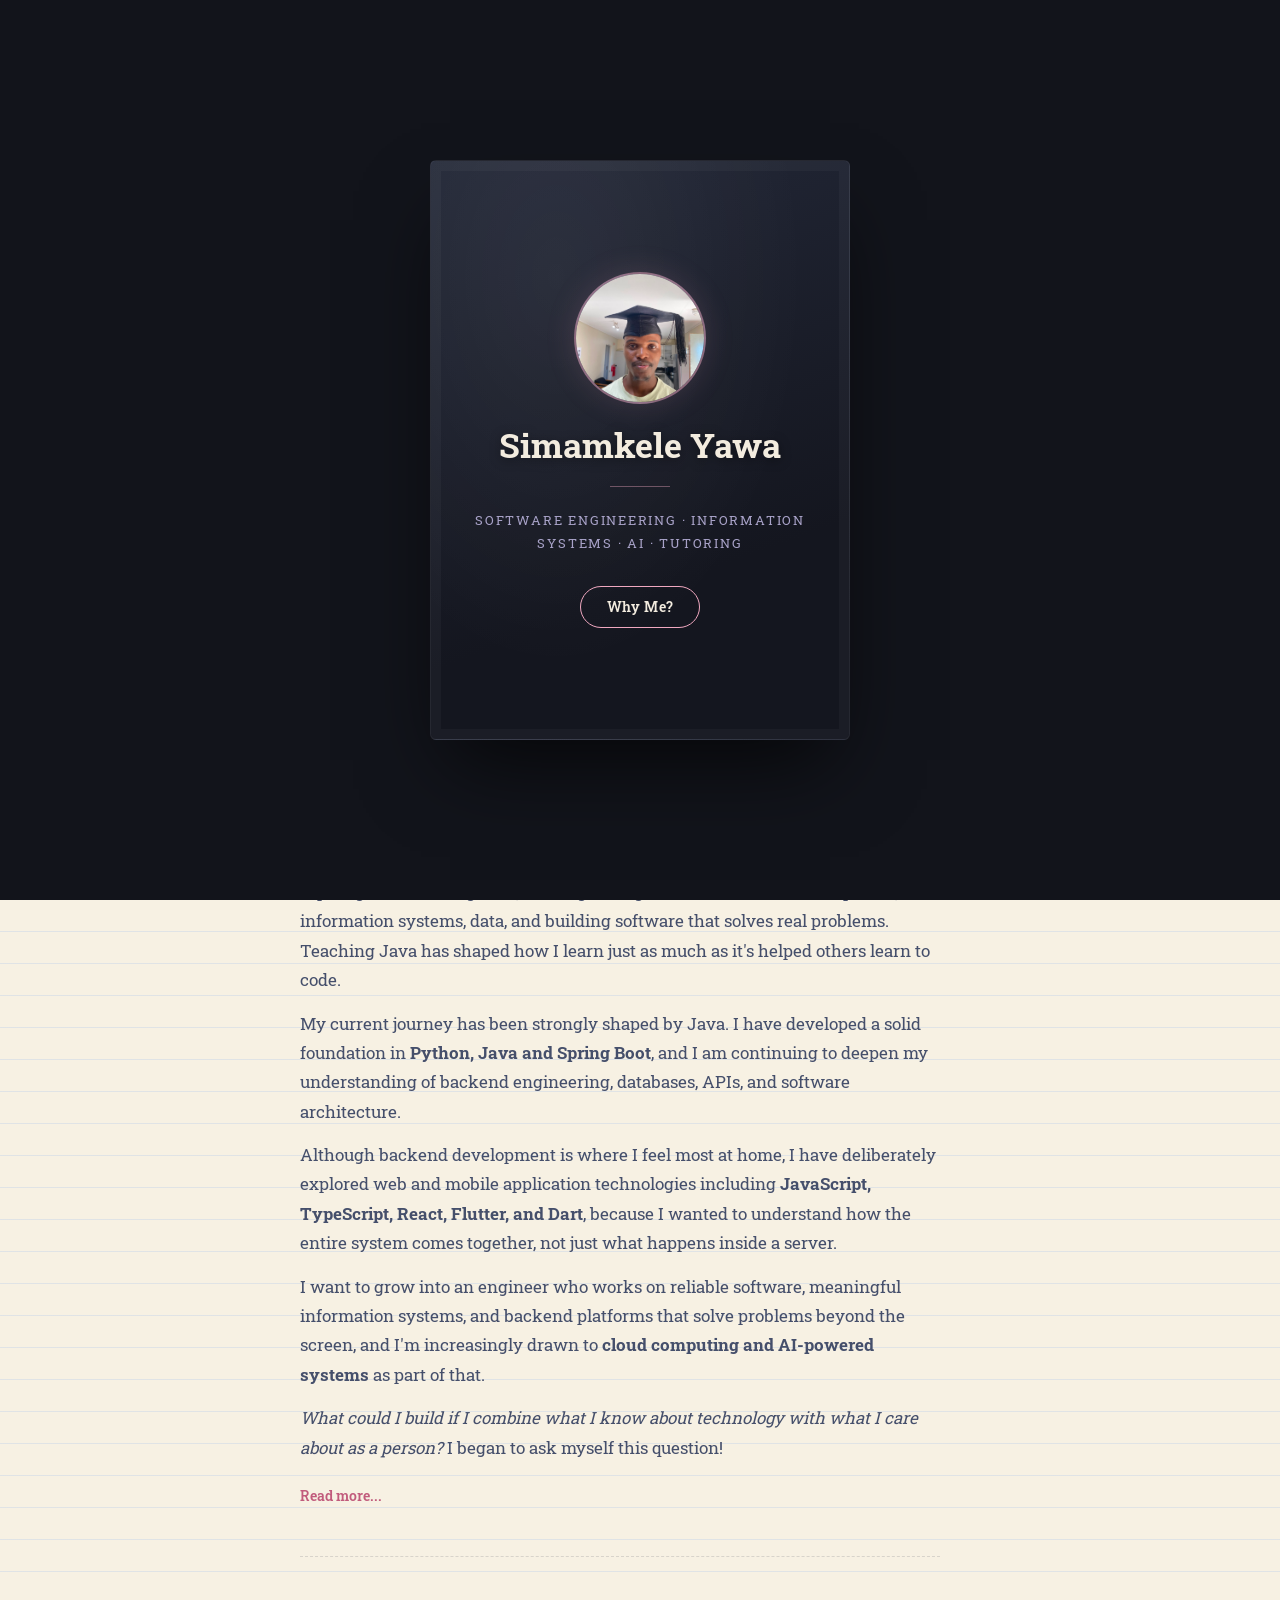
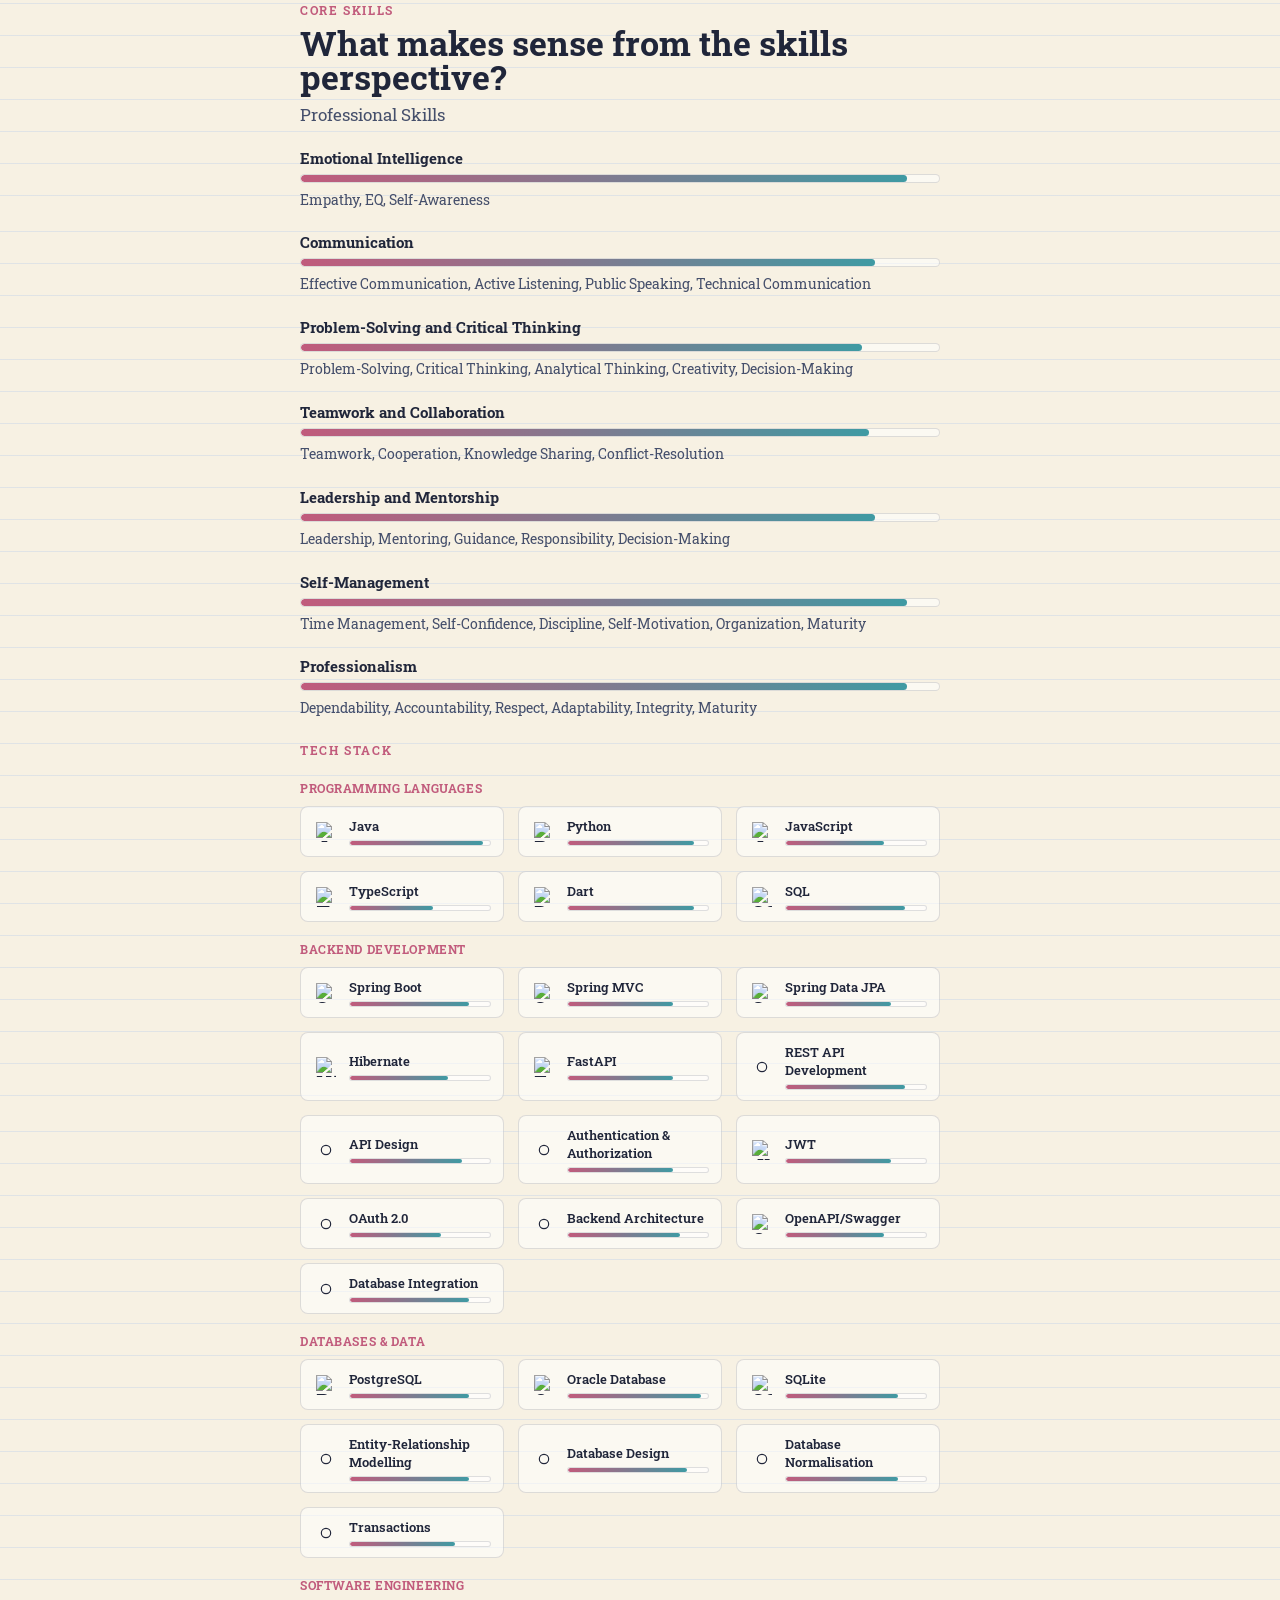
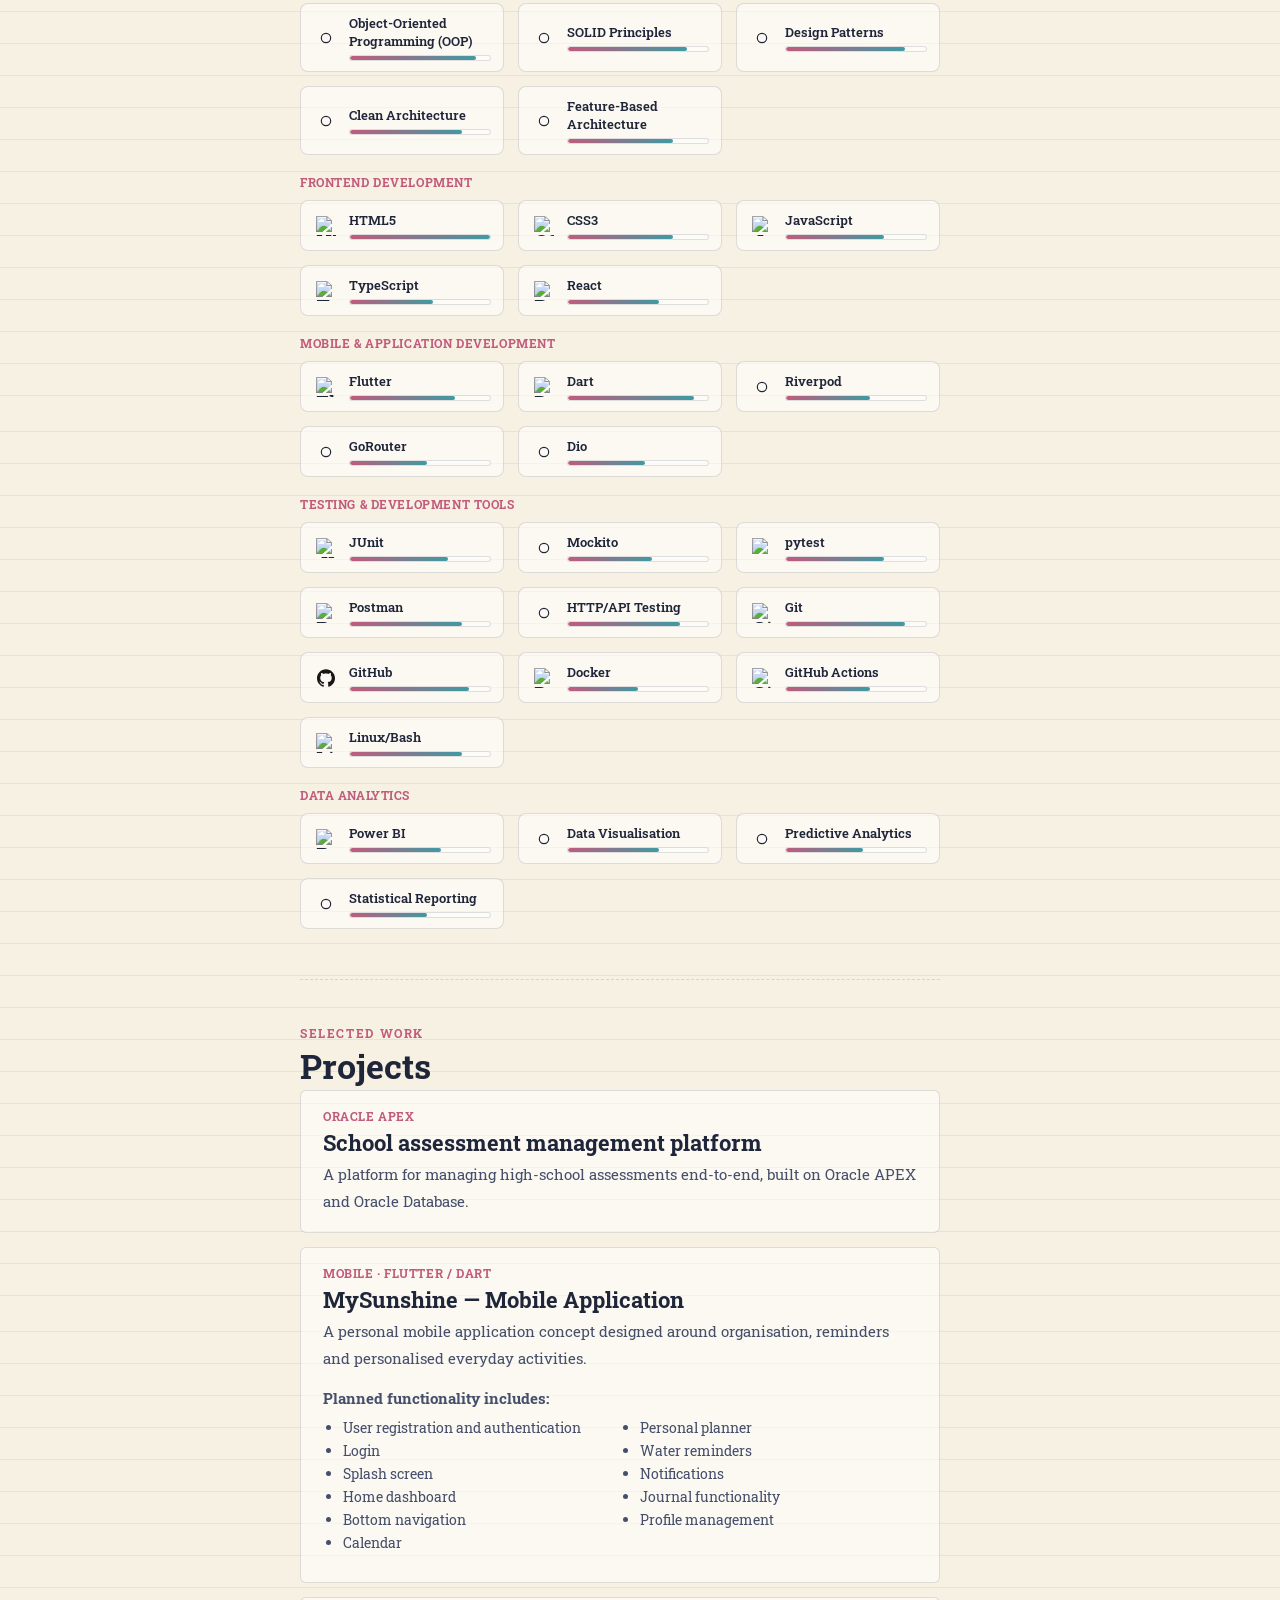
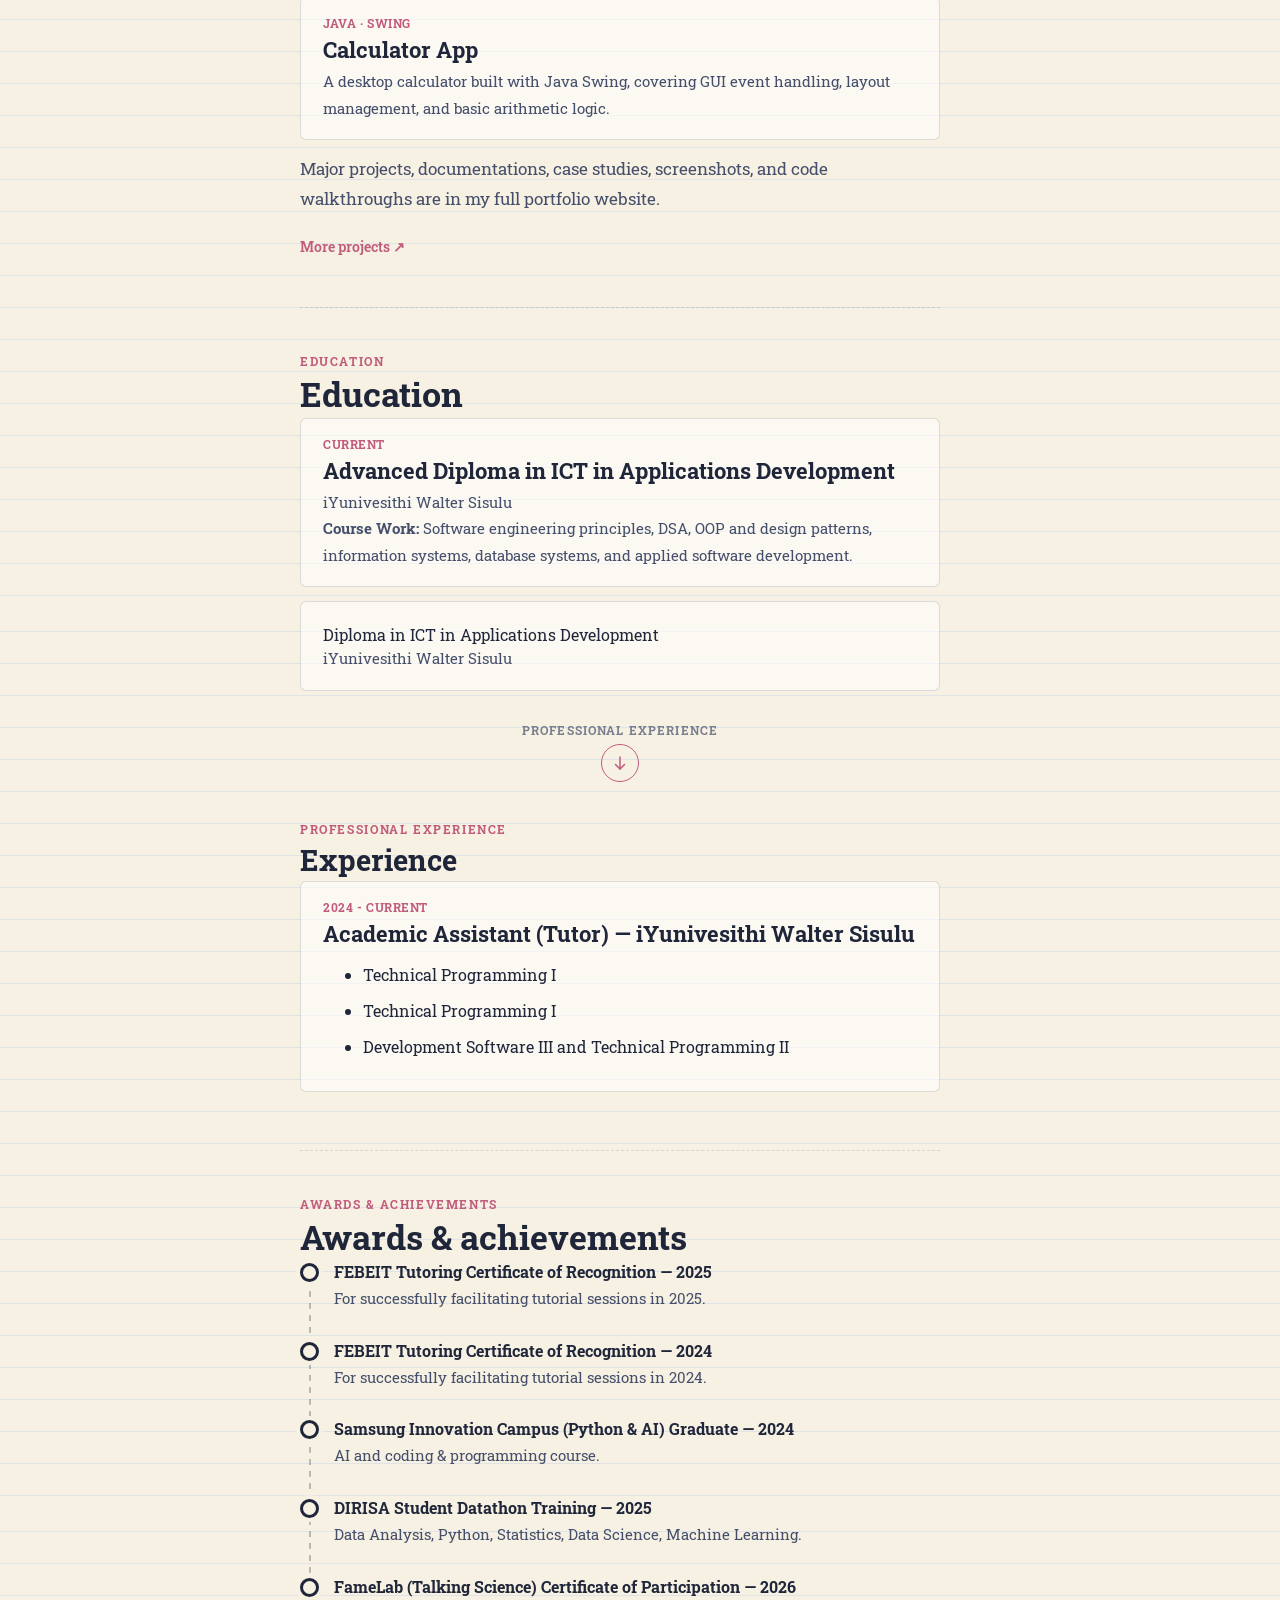
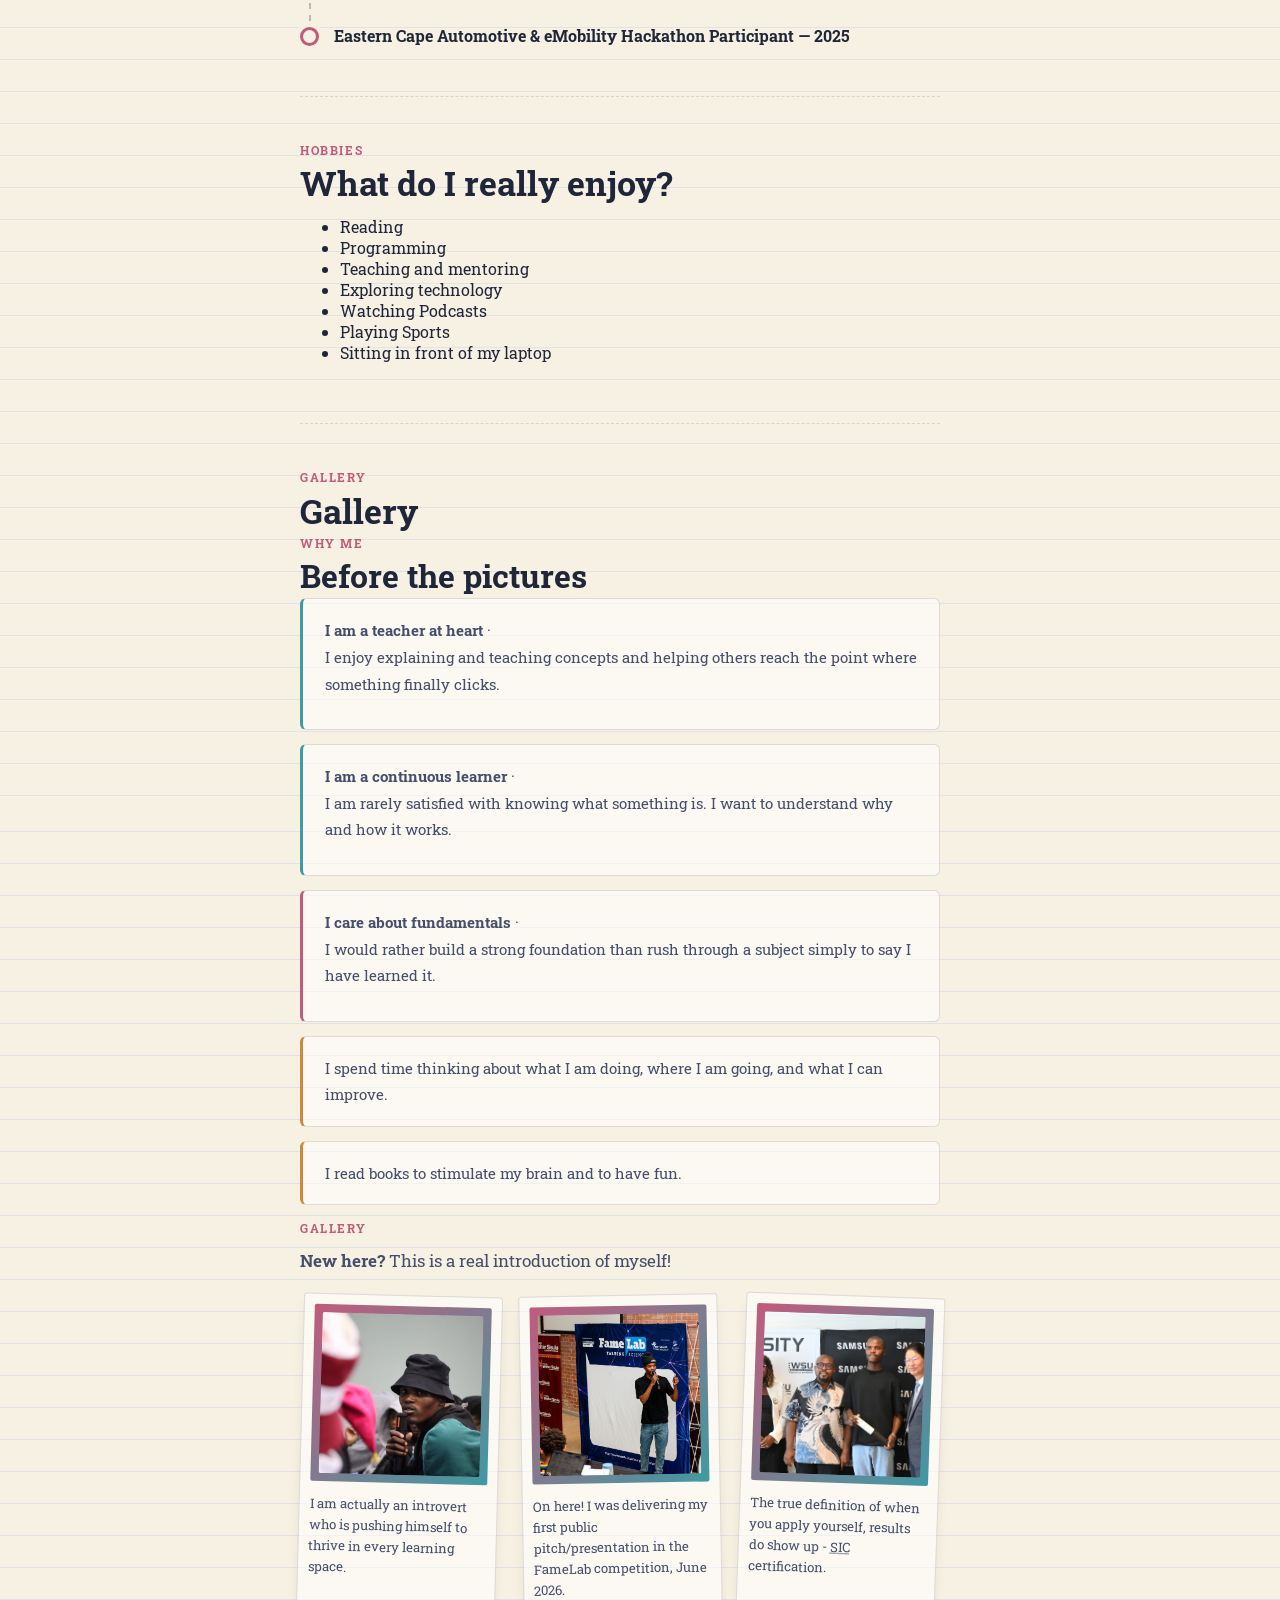
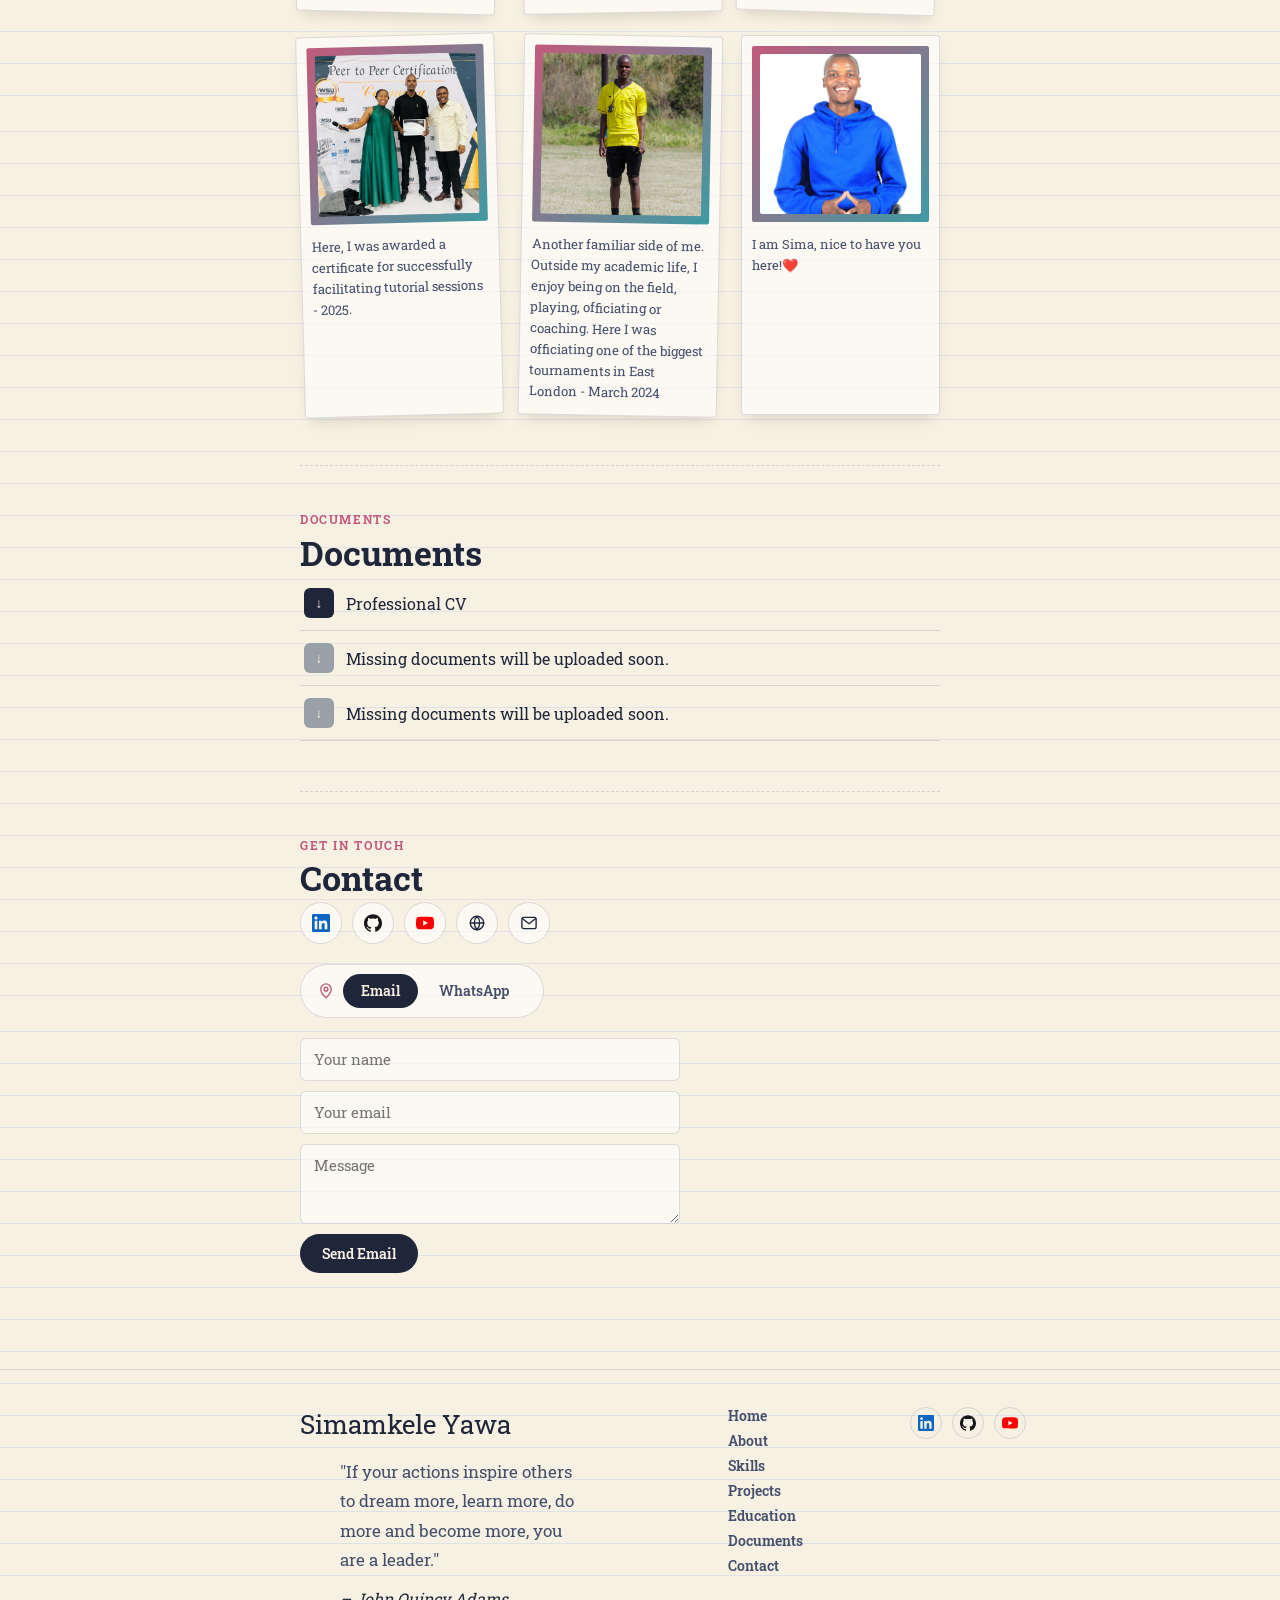
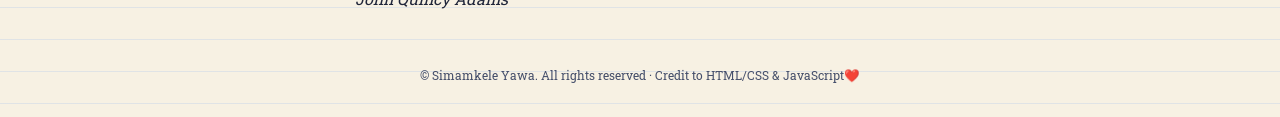
==== commit 9c0c2475: "Update resume and images" ====
--- a/index.html
+++ b/index.html
@@ -473,10 +473,7 @@
     <p class="kicker">gallery</p>
     <p  style="max-width:520px;"><span style="font-weight: bold;">New here?</span> This is a real introduction of myself!</p>
     <div class="polaroid-grid">
-      <figure class="polaroid p1">
-        <div class="photo-box"><img src="gallery-1.jpg" alt="Simamkele Yawa"></div>
-        <figcaption><span >I started....</span></figcaption>
-      </figure>
+      
       <figure class="polaroid p2">
         <div class="photo-box"><img src="images/sima.jpg" alt="Simamkele Yawa Introvert Image"></div>
         <figcaption><span >I am actually an introvert who is pushing himself to thrive in every learning space.</span></figcaption>
@@ -494,6 +491,10 @@
         <figcaption><span >Here,  I was awarded a certificate for successfully facilitating tutorial sessions - 2025.</span></figcaption>
       </figure>
       <figure class="polaroid p6">
+        <div class="photo-box"><img src="images/IMG_0191.jpg" alt="Simamkele Yawa"></div>
+        <figcaption><span>Another familiar side of me. Outside my academic life, I enjoy being on the field, playing, officiating or coaching. Here I was officiating one of the biggest tournaments in East London - March 2024</span></figcaption>
+      </figure>
+      <figure class="polaroid p7">
         <div class="photo-box"><img src="images/SimamkeleYawa.jpg" alt="Simamkele Yawa"></div>
         <figcaption><span>I am Sima, nice to have you here!❤️</span></figcaption>
       </figure>
@@ -604,28 +605,60 @@
 </footer>
 
 <div id="printResume">
-  <h1>Sima</h1>
-  <p>Software Development Tutor, Walter Sisulu University &middot; Advanced Diploma in ICT Applications Development</p>
-  <h2>Profile</h2>
-  <p>Software development tutor at Walter Sisulu University, currently completing an Advanced Diploma in ICT Applications Development. Working toward software and data engineering roles.</p>
+  <div class="pr-header">
+    <h1>Simamkele Yawa</h1>
+    <p class="pr-affil">East London, Eastern Cape &middot; <a href="https://github.com/SIMAMKELE2001">github.com</a> &middot; <a href="https://www.linkedin.com/in/simamkele-yawa">www.linkedin.com</a> &middot; <a href="https://simamkele2001.github.io/ProfessionalPortfolioCV/">www.myportfolio.com</a </p>
+  </div>
+
+  <h2>Professional Profile</h2>
+  <p>
+    I am an Advanced Diploma in ICT in Applications Development student and aspiring Software Engineer, with a growing focus on backend development, information systems, data, and software engineering. I have developed a foundation in Java, Spring Boot, and Python, while also gaining experience with databases, APIs, software architecture, and technologies such as JavaScript, TypeScript, React, Flutter, and Dart. My experience tutoring Java has also shaped how I learn and approach engineering, teaching me the importance of understanding concepts deeply enough to explain them clearly and help others grow in confidence.
+Looking ahead, I want to become a software engineer who builds reliable, scalable, and meaningful systems that solve real-world problems. I am particularly interested in backend engineering, cloud computing, artificial intelligence, data-driven solutions, and AI-powered systems. Rather than simply collecting technologies, I want to understand problems first, systems second, and technology as the tool that connects the two. Beyond technology, I am passionate about teaching, reading, learning, communication, and personal growth, and I aim to continuously develop as an engineer, teacher, communicator, problem solver, and lifelong learner.
+
+  </p>
+
   <h2>Education</h2>
-  <p>Advanced Diploma in ICT Applications Development &mdash; Walter Sisulu University (in progress)</p>
-  <h2>Experience</h2>
-  <p>Software Development Tutor &mdash; Walter Sisulu University (current): tutoring Java programming for fellow students.</p>
-  <h2>Skills</h2>
+  <div class="pr-item">
+    <div class="pr-item-head"><strong>Advanced Diploma in ICT in Applications Development</strong><span>Current</span></div>
+    <p><em>iYunivesithi Sisulu University</em> <br>
+      <span style="font-weight: semi-bold;">Course Work: </span>software engineering principles, DSA, OOP and design patterns, information systems, database systems, and applied software development.</p>
+  </div>
+
+  <div class="pr-item">
+    <div class="pr-item-head"><strong>Diploma in ICT in Applications Development</strong><span>Completed</span></div>
+    <p><em>iYunivesithi Sisulu University</em></p>
+  </div>
+
+  <h2>Professional Experience</h2>
+  <div class="pr-item">
+    <div class="pr-item-head"><strong>Academic Assistant (Tutor)</strong><span>2024 &ndash; Present</span></div>
+    <p><em>iYunivesithi Sisulu University</em> <br>
+      Tutoring Areas:<ul><li>Technical Programming I</li> <li>Technical Programming II</li> <li>Development Software III</li></ul></p>
+  </div>
+
+
+  <h2>Technical Skills</h2>
+  <div class="pr-skills">
+    <div><strong>Programming</strong><span>Java, Python, JavaScript, TypeScript, HTML5, CSS3, Dart</span></div>
+    <div><strong>Frameworks</strong><span>Spring Boot, FastAPI, SQLAlchemy, React, Tailwind CSS, shadcn/ui, Flutter</span></div>
+    <div><strong>Databases</strong><span>Oracle Database, Oracle APEX, PostgreSQL</span></div>
+    <div><strong>Tools &amp; Platforms</strong><span>Git, GitHub, Docker, VS Code, JetBrains, Linux/Bash</span></div>
+  </div>
+
+  <h2>Awards &amp; Achievements</h2>
   <ul>
-    <li>Java &mdash; OOP, SOLID, design patterns, concurrency, Spring Boot</li>
-    <li>Python &mdash; OOP, decorators, generators, asyncio, SQLAlchemy, FastAPI</li>
-    <li>Databases &mdash; Oracle Database, Oracle APEX, PostgreSQL</li>
-    <li>Tools &mdash; Git &amp; GitHub, Linux/Bash</li>
+    <li>FEBEIT Tutoring Certificate of Recognition &mdash; 2025</li>
+    <li>FEBEIT Tutoring Certificate of Recognition &mdash; 2024</li>
+    <li>Samsung Innovation Campus (Python &amp; AI) Graduate &mdash; 2024</li>
+    <li>DIRISA Student Datathon Training &mdash; 2025</li>
+    <li>FameLab (Talking Science) Certificate of Participation &mdash; 2026</li>
+    <li>Eastern Cape Automotive &amp; eMobility Hackathon Participant &mdash; 2025</li>
   </ul>
-  <h2>Projects</h2>
+
+  <h2>Selected Projects</h2>
   <ul>
-    <li>Layered FastAPI + PostgreSQL CRUD service (Neon)</li>
-    <li>Oracle APEX school assessment management platform</li>
+    <li><strong>For my projects visit my portfolio: </strong> </li>
   </ul>
-  <h2>Contact</h2>
-  <p>GitHub: github.com/SIMAMKELE2001</p>
 </div>
 
 <script src="script.js"></script>
--- a/styles.css
+++ b/styles.css
@@ -1395,43 +1395,37 @@
 #printResume {
   display: none;
 }
-@media print {
-  body * {
-    visibility: hidden;
-  }
-  #printResume,
-  #printResume * {
-    visibility: visible;
-  }
-  #printResume {
-    display: block;
-    position: absolute;
-    top: 0;
-    left: 0;
-    width: 100%;
-    padding: 20px;
-    font-family: "Roboto Slab", serif;
-    color: #001858;
-    background: #fff;
-  }
-  #printResume h1 {
-    font-family: "Roboto Slab", serif;
-    font-size: 24px;
-    margin-bottom: 2px;
-  }
-  #printResume h2 {
-    font-family: "Roboto Slab", serif;
-    font-size: 14px;
-    color: #172c66;
-    border-bottom: 1px solid #cdd8ea;
-    padding-bottom: 3px;
-    margin-top: 18px;
-  }
-  #printResume p,
-  #printResume li {
-    font-size: 12.5px;
-    line-height: 1.5;
-  }
+@media print{
+  body *{visibility:hidden;}
+  #printResume, #printResume *{visibility:visible;}
+  #printResume{
+    display:block; position:absolute; top:0; left:0; width:100%;
+    padding:34px 40px; font-family:'Inter',sans-serif; color:#10233f; background:#fff;
+  }
+  #printResume .pr-header{border-bottom:2px solid #10233f; padding-bottom:12px; margin-bottom:16px;}
+  #printResume h1{font-family:'Inter',sans-serif; font-size:26px; font-weight:700; margin:0 0 4px;}
+  #printResume .pr-role{font-size:12.5px; font-weight:600; color:#3f5a99; margin:0 0 3px;}
+  #printResume .pr-affil{font-size:11px; color:#5c7196; margin:0;}
+  #printResume h2{
+    font-family:'Inter',sans-serif; font-size:13px; font-weight:700; letter-spacing:.04em;
+    text-transform:uppercase; color:#172c66; border-bottom:1px solid #cdd8ea;
+    padding-bottom:4px; margin:20px 0 8px;
+  }
+  #printResume p, #printResume li{font-size:12px; line-height:1.55; margin:0 0 6px;}
+  #printResume ul{margin:0 0 4px; padding-left:18px;}
+  #printResume .pr-item{margin-bottom:10px;}
+  #printResume .pr-item-head{
+    display:flex; justify-content:space-between; align-items:baseline;
+    font-size:12.5px; margin-bottom:2px;
+  }
+  #printResume .pr-item-head span{font-size:11px; color:#5c7196; font-weight:600;}
+  #printResume .pr-skills{
+    display:grid; grid-template-columns:1fr 1fr; gap:8px 24px; margin-bottom:4px;
+  }
+  #printResume .pr-skills div{font-size:12px; line-height:1.5;}
+  #printResume .pr-skills strong{display:block; font-size:11px; text-transform:uppercase; letter-spacing:.03em; color:#3f5a99; margin-bottom:2px;}
+  #printResume em{color:#5c7196;}
+  @page{margin:14mm;}
 }
 
 /* COVER */
